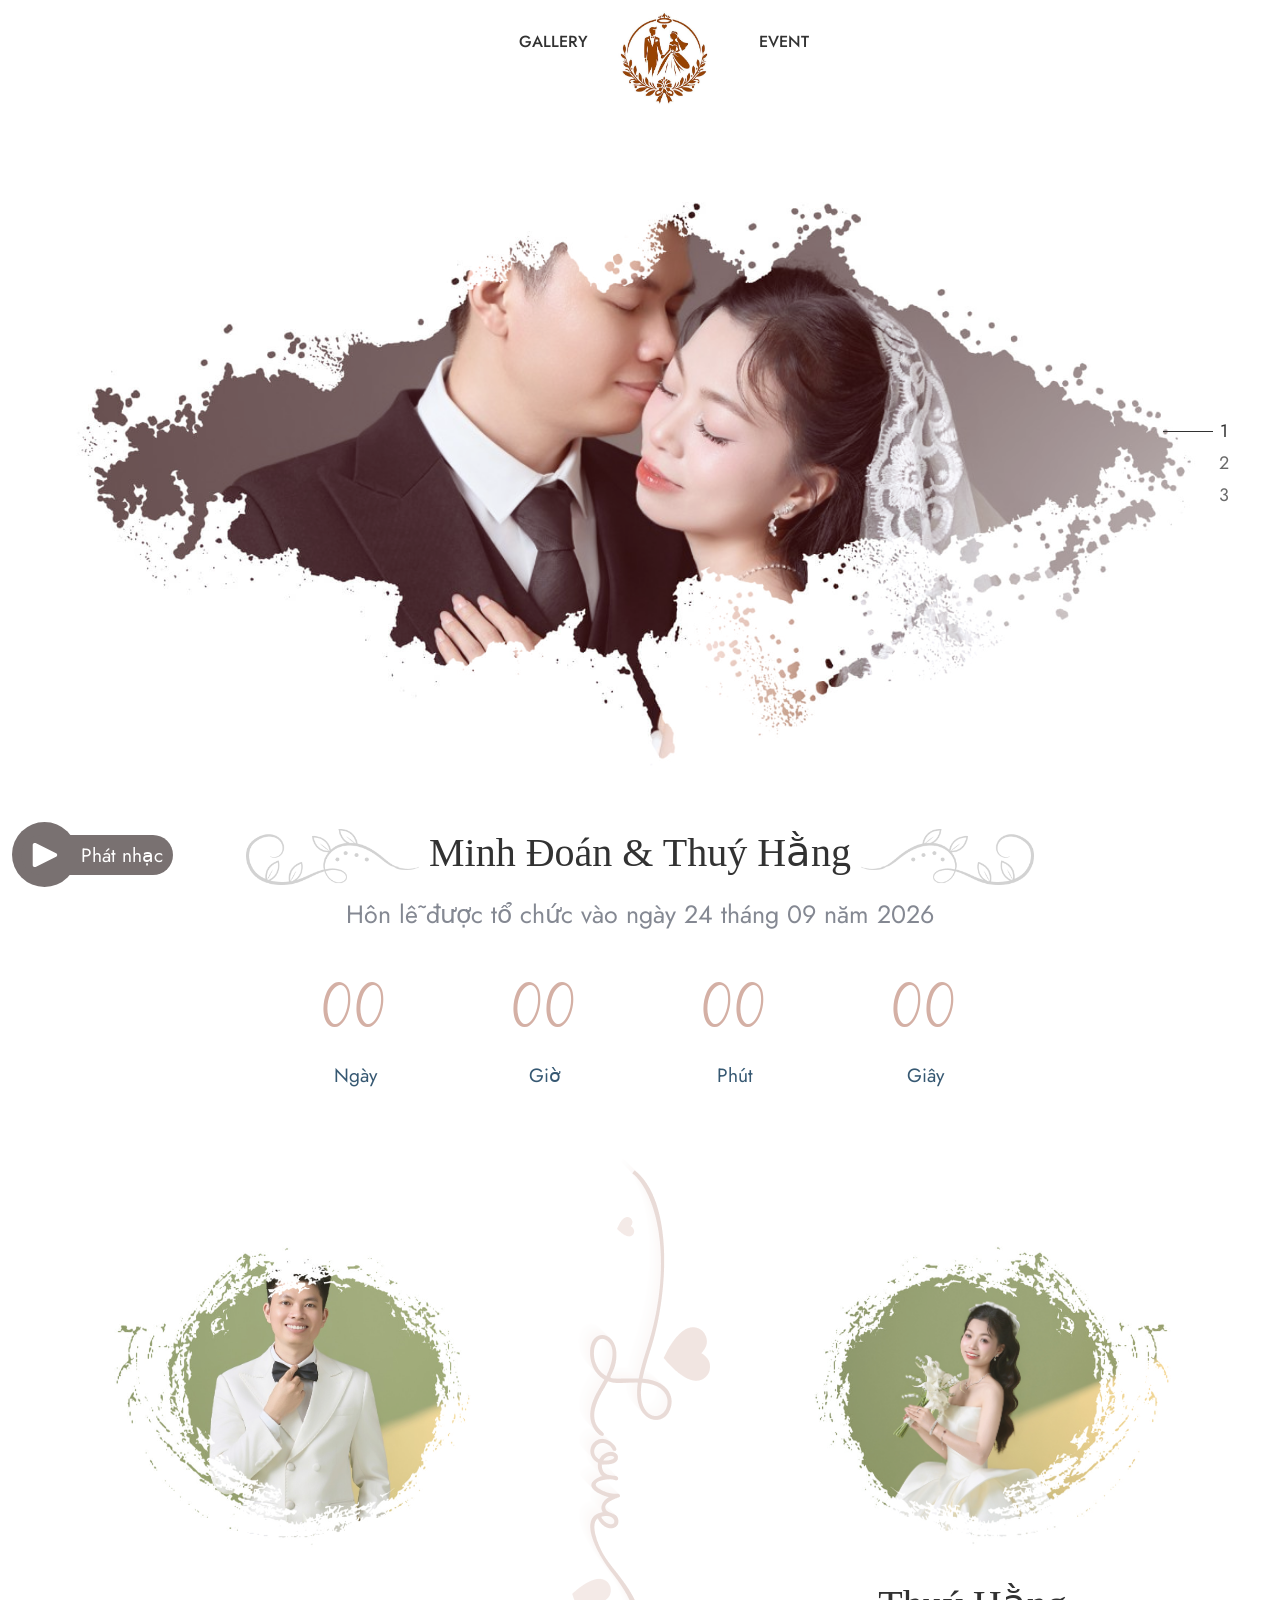
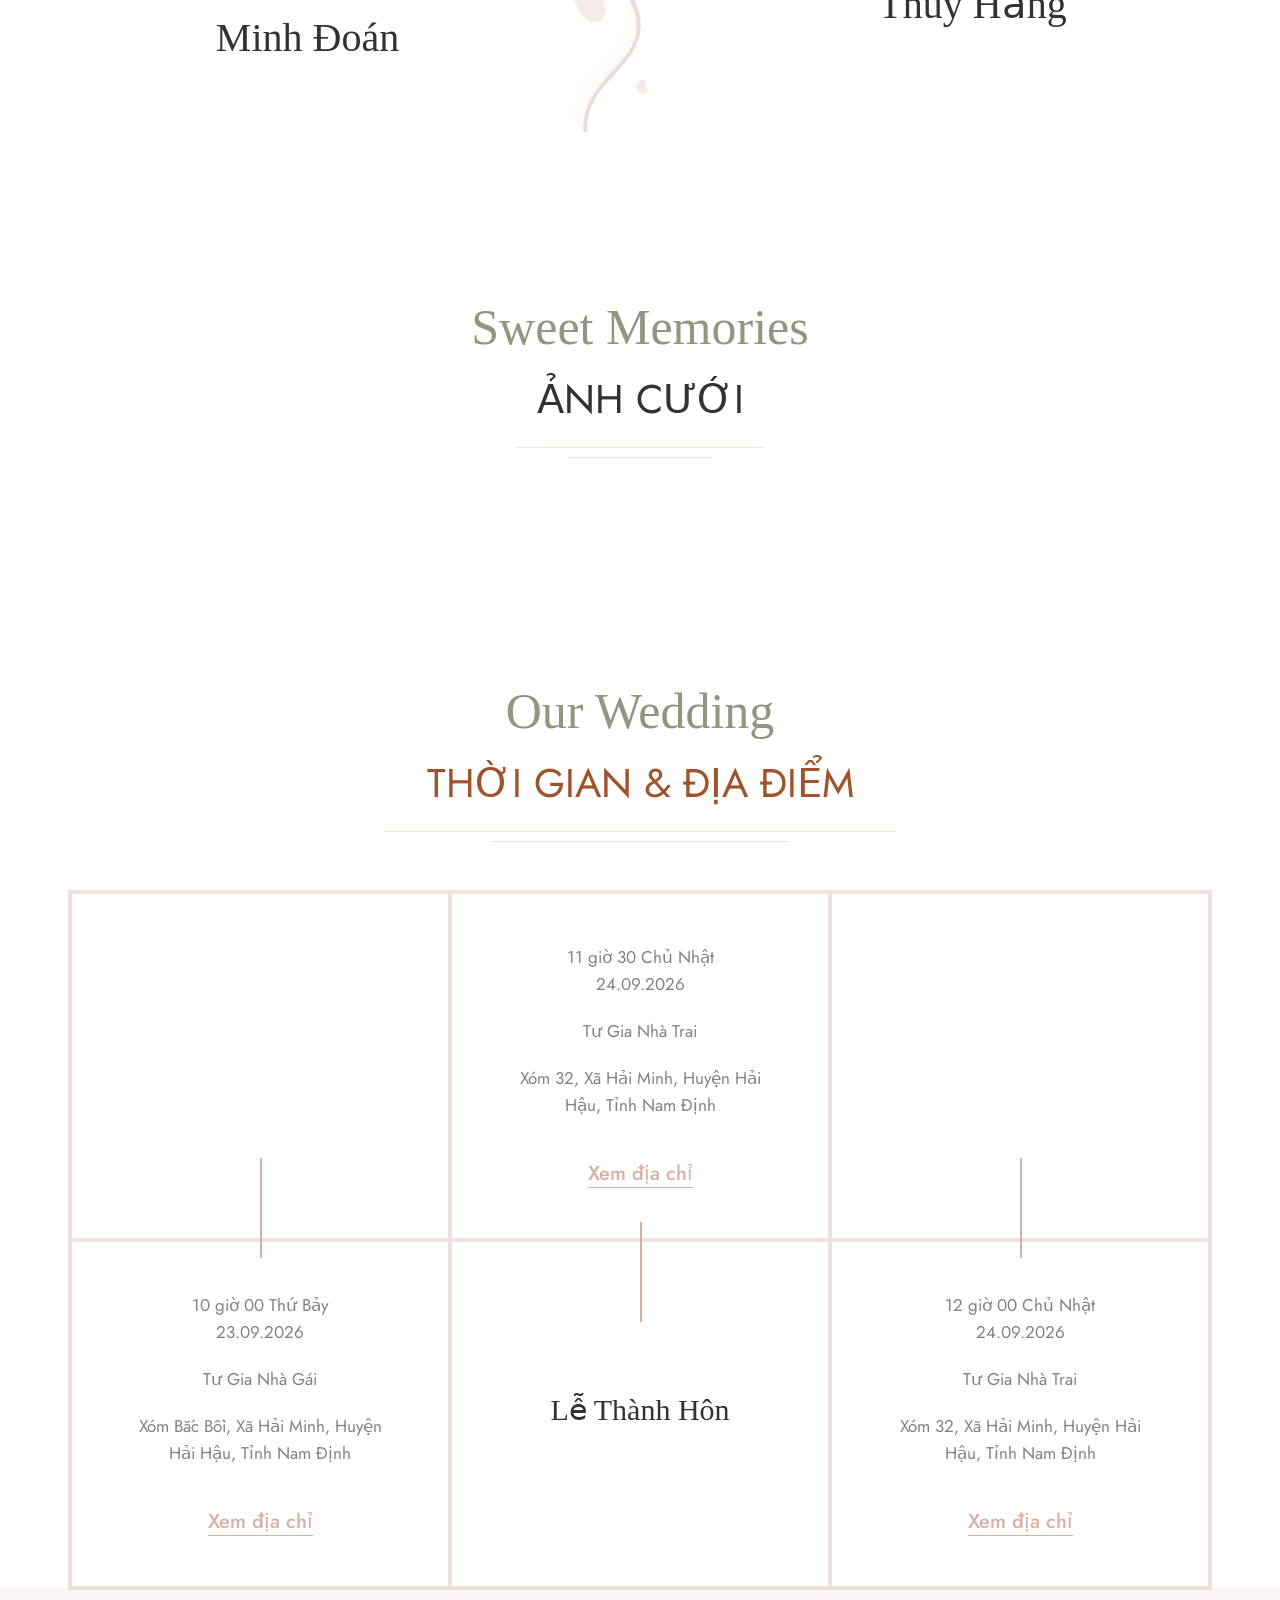
==== index.html @ 6668e382 "Update name images" ====
<!DOCTYPE html>
<html lang="en">
<head>
    <meta charset="utf-8">
    <meta http-equiv="X-UA-Compatible" content="IE=edge">
    <meta name="viewport" content="width=device-width, initial-scale=1">
    <link rel="shortcut icon" type="image/png" href="assets/images/favicon.png">
    <meta property="og:locale" content="vi_VN" />
    <meta property="og:type" content="article" />
    <meta property="og:title" content="Hằng 💕 Đoán" />
    <meta property="og:url" content="https://hangdoan.online" />
    <meta property="og:site_name" content="Hằng 💕 Đoán" />
    <meta property="og:image:width" content="400" />
    <meta property="og:image:height" content="400" />
    <title>Hằng 💕 Đoán</title>
    <link href="assets/css/themify-icons.css" rel="stylesheet">
    <link href="assets/css/font-awesome.min.css" rel="stylesheet">
    <link href="assets/css/flaticon.css" rel="stylesheet">
    <link href="assets/css/magnific-popup.css" rel="stylesheet">
    <link href="assets/css/bootstrap.min.css" rel="stylesheet">
    <link href="assets/css/animate.css" rel="stylesheet">
    <link href="assets/css/owl.carousel.css" rel="stylesheet">
    <link href="assets/css/owl.theme.css" rel="stylesheet">
    <link href="assets/css/slick.css" rel="stylesheet">
    <link href="assets/css/slick-theme.css" rel="stylesheet">
    <link href="assets/css/swiper.min.css" rel="stylesheet">
    <link href="assets/css/nice-select.css" rel="stylesheet">
    <link href="assets/css/owl.transitions.css" rel="stylesheet">
    <link href="assets/css/jquery.fancybox.css" rel="stylesheet">
    <link href="assets/css/odometer-theme-default.css" rel="stylesheet">
    <link href="assets/css/jquery-ui.css" rel="stylesheet">
    <link href="assets/sass/style.css" rel="stylesheet">
    <style>
        /* Thiết lập giao diện cho nút tạm dừng và play */
        .tdk-music {
            position: fixed;
            z-index: 99999;
            left: 0;
            bottom: 0;
            width: 90px;
            height: 90px;
        }
        .tdk-music svg {
            fill: white;
            position: absolute;
            top: calc(50% - 20px);
            left: calc(50% - 20px);
            width: 40px;
            height: 40px;
        }
        .tdk-bg-player {
            width: 65px;
            height: 65px;
            top: 12px;
            left: 12px;
            position: absolute;
            box-shadow: 0 0 0 0 #c31d1d;
            background-color: rgba(121, 113, 113, 1.0);
            border-radius: 50%;
            border: 2px solid transparent;
            transition: all .5s;
            transform-origin: 50% 50%;
        }
        .tdk-player-text {
            color: white;
            white-space: nowrap;
            position: absolute;
            top: 25px;
            left: 21px;
            height: 40px;
            line-height: 40px;
            background-color: rgba(121, 113, 113, 1.0);
            padding: 0 10px 0 60px;
            border-radius: 30px;
        }
        .tdk-music .tdk-icon-pause {
            display: none;
        }
        .tdk-music.playing .tdk-bg-player {
            animation: zoom 1.3s infinite;
        }
        .tdk-music.playing .tdk-icon-play {
            display: none;
        }
        .tdk-music.playing .tdk-icon-pause {
            display: inline;
        }

        @keyframes zoom {
            0% {
                transform: scale(0.9);
            }
            70% {
                transform: scale(1);
                box-shadow: 0 0 0 15px transparent;
            }
            100% {
                transform: scale(0.9);
                box-shadow: 0 0 0 0 transparent;
            }
        }
    </style>


    <!-- Nút tạm dừng và play là hình ảnh SVG -->
    <div class="tdk-music" onclick="toggleMusic()">
        <div class="tdk-bg-player"></div>
        <div class="tdk-player-text">Phát nhạc</div>
        <svg xmlns="http://www.w3.org/2000/svg" class="tdk-icon-play" width="26" height="26" viewBox="0 0 26 26">
            <path d="M20.208,11.857L6.902,5.26C6.499,5.057,6.018,5.079,5.634,5.312c-0.386,0.232-0.619,0.646-0.619,1.09V19.6 c0,0.443,0.233,0.856,0.619,1.089c0.208,0.126,0.444,0.19,0.683,0.19c0.201,0,0.401-0.046,0.586-0.138l13.306-6.599 c0.438-0.218,0.716-0.658,0.716-1.143S20.646,12.075,20.208,11.857z"></path>
        </svg>
        <svg xmlns="http://www.w3.org/2000/svg" class="tdk-icon-pause" width="26" height="26" viewBox="0 0 26 26">
            <path d="M 7 5 C 6.449 5 6 5.449 6 6 L 6 20 C 6 20.551 6.449 21 7 21 L 10 21 C 10.551 21 11 20.551 11 20 L 11 6 C 11 5.449 10.551 5 10 5 L 7 5 z M 16 5 C 15.449 5 15 5.449 15 6 L 15 20 C 15 20.551 15.449 21 16 21 L 19 21 C 19.551 21 20 20.551 20 20 L 20 6 C 20 5.449 19.551 5 19 5 L 16 5 z"></path>
        </svg>
    </div>

    <!-- Trình phát nhạc được ẩn -->
    <audio id="musicPlayer" loop="true" allow="autoplay" autoplay="true" src="assets/IDo.mp3"></audio>

    <script>
        var musicPlayer = document.getElementById("musicPlayer");
        var playPauseButton = document.querySelector(".tdk-music");
        var isPlaying = false; // Ban đầu là không đang phát

        // Hàm để bật hoặc tạm dừng trình phát nhạc và thay đổi hình ảnh của nút
        function toggleMusic() {
            if (isPlaying) {
                musicPlayer.pause();
                playPauseButton.classList.remove("playing");
            } else {
                musicPlayer.play();
                playPauseButton.classList.add("playing");
            }
            isPlaying = !isPlaying; // Chuyển trạng thái đang phát hoặc tạm dừng
        }
    </script>
    <!-- <script>
        // Đặt hàm toggleMusic() vào hàm setTimeout() để chạy sau 3 giây
        setTimeout(function() {
            toggleMusic();
        }, 3000);
    </script> -->

    <script>
        // Phát nhạc ngay khi người dùng nhấp/chạm vào bất kỳ vị trí nào trên trang lần đầu
        function enableAutoplayOnInteraction() {
            musicPlayer.play().then(function() {
                isPlaying = true;
                playPauseButton.classList.add("playing");
            }).catch(function(error) {
                console.log("Phát nhạc bị chặn:", error);
            });

            // Xóa sự kiện sau khi đã kích hoạt lần đầu
            document.removeEventListener('click', enableAutoplayOnInteraction);
            document.removeEventListener('touchstart', enableAutoplayOnInteraction);
        }

        // Lắng nghe sự kiện tương tác đầu tiên
        document.addEventListener('click', enableAutoplayOnInteraction);
        document.addEventListener('touchstart', enableAutoplayOnInteraction);
    </script>
</head>

<body>

    <!-- start page-wrapper -->
    <div class="page-wrapper">
        <!-- start preloader -->
        <div class="preloader">
            <div class="vertical-centered-box">
                <div class="content">
                    <div class="loader-circle"></div>
                    <div class="loader-line-mask">
                        <div class="loader-line"></div>
                    </div>
                    <img src="assets/images/preloader.svg" alt="">
                </div>
            </div>
        </div>
        <!-- end preloader -->
        <!-- Start header -->
        <header id="header">
            <div class="wpo-site-header wpo-header-style-1" id="sticky-header">
                <nav class="navigation navbar navbar-expand-lg navbar-light">
                    <div class="container-fluid">
                        <div class="row align-items-center">
                            <div class="col-md-5 col-5 d-lg-none d-block">
                                <div class="mobail-menu">
                                    <button type="button" class="navbar-toggler open-btn">
                                        <span class="sr-only">Toggle navigation</span>
                                        <span class="icon-bar first-angle"></span>
                                        <span class="icon-bar middle-angle"></span>
                                        <span class="icon-bar last-angle"></span>
                                    </button>
                                </div>
                            </div>
                            <div class="col-lg-2 col-md-6 col-6 d-lg-block d-none">
                                
                            </div>
                            <div class="col-md-7 col-7 d-lg-none dl-block">
                                <div class="navbar-header">
                                    <a class="navbar-brand" href="invitation.html"><img src="assets/images/logo.png" alt="Hằng Đoán Wedding"></a>
                                </div>
                            </div>
                            <div class="col-lg-8 col-md-1 col-1">
                                <div id="navbar" class="collapse navbar-collapse navigation-holder">
                                    <button class="menu-close"><i class="ti-close"></i></button>
                                    <ul class="nav navbar-nav mb-2 mb-lg-0">
                                        <li><a href="index.html#gallery">Gallery</a></li>
                                        <li><a href="index.html#event">Event</a></li>
                                        
                                    </ul>

                                </div><!-- end of nav-collapse -->
                            </div>
                        </div>
                    </div><!-- end of container -->
                </nav>
            </div>
        </header>
        <!-- end of header -->
        <!-- start of hero -->
        <section class="wpo-hero-slider wpo-hero-style-3">
            <h2 class="hidden">some</h2>
            <div class="swiper-container">
                <div class="swiper-wrapper">
                    <div class="swiper-slide">
                        <div class="slide-inner slide-bg-image" data-background="assets/images/slider/slide-1.jpg">
                        </div> <!-- end slide-inner -->
                    </div> <!-- end swiper-slide -->

                    <div class="swiper-slide">
                        <div class="slide-inner slide-bg-image" data-background="assets/images/slider/slide-2.jpg">
                        </div> <!-- end slide-inner -->
                    </div> <!-- end swiper-slide -->

                    <div class="swiper-slide">
                        <div class="slide-inner slide-bg-image" data-background="assets/images/slider/slide-3.jpg">
                        </div> <!-- end slide-inner -->
                    </div> <!-- end swiper-slide -->

                </div>
                <!-- end swiper-wrapper -->

                <!-- swipper controls -->
                <div class="swiper-pagination"></div>
            </div>
        </section>
        <!-- end of hero slider -->
        <!-- start wpo-wedding-date -->
        <section class="wpo-wedding-date">
            <div class="container">
                <h2 class="wow fadeInUp" data-wow-duration="1000ms">
                    <span class="shape-1"><img src="assets/images/slider/shape.png" alt=""></span>
                    Minh Đoán & Thuý Hằng
                    <span class="shape-2"><img src="assets/images/slider/shape2.png" alt=""> </span>
                </h2>
                <p class="wow fadeInUp" data-wow-duration="1200ms">Hôn lễ được tổ chức vào ngày 24 tháng 09 năm 2026</p>
                <div class="row wow fadeInUp" data-wow-duration="1400ms">
                    <div class="col col-xs-12">
                        <div class="clock-grids">
                            <div id="clock" data-date="2026/09/24 11:00"></div>
                        </div>
                    </div>
                </div>
            </div> <!-- end container -->
        </section>
        <!-- end wpo-wedding-date -->
        <!-- start couple-section -->
        <section class="wpo-couple-section section-padding" id="couple">
            <div class="container">
                <div class="couple-area clearfix">
                    <div class="row align-items-center">
                        <div class="col col-md-5 col-12">
                            <div class="couple-item wow fadeInLeftSlow" data-wow-duration="1700ms">
                                <div class="couple-img">
                                    <img src="assets/images/couple/ChuRe.jpg" alt="" style="max-width: 400px; max-height: 400px;">
                                </div>
                                <div class="couple-text">
                                    <h3>Minh Đoán</h3>
                                </div>
                            </div>
                        </div>
                        <div class="col col-md-2 col-12">
                            <div class="middle-couple-shape wow fadeInUp" data-wow-duration="1000ms">
                                <div class="shape">
                                    <img src="assets/images/couple/shape.png" alt="">
                                </div>
                            </div>
                        </div>
                        <div class="col col-md-5 col-12">
                            <div class="couple-item wow fadeInRightSlow" data-wow-duration="1700ms">
                                <div class="couple-img">
                                    <img src="assets/images/couple/CoDau.jpg" alt="" style="max-width: 400px; max-height: 400px;">
                                </div>
                                <div class="couple-text">
                                    <h3>Thuý Hằng</h3>                                   
                                </div>
                            </div>
                        </div>
                    </div>
                </div>
            </div> <!-- end container -->
        </section>
        <!-- end couple-section -->
        
        <!-- end story-section -->
        <!-- start wpo-portfolio-section -->
        <section class="wpo-portfolio-section-s2 pb-0 section-padding" id="gallery">
            <div class="container">
                <div class="wpo-section-title">
                    <h4><a href="https://photos.app.goo.gl/itR26jXCSneDteoV9" style="color: #939580;">Sweet Memories</a></h4>
                    <h2>Ảnh cưới</h2>
                </div>
                <div class="sortable-gallery">
                    <div class="gallery-filters"></div>
                    <div class="row">
                        <div class="col-lg-12">
                            <div class="portfolio-grids gallery-container clearfix">                                
                                <div class="grid">
                                    <div class="img-holder">
                                        <a href="assets/images/portfolio/1.jpg" class="fancybox"
                                            data-fancybox-group="gall-1">
                                            <img src="assets/images/portfolio/1.jpg" alt class="img img-responsive">
                                            <div class="hover-content">
                                                <i class="ti-plus"></i>
                                            </div>
                                        </a>
                                    </div>
                                </div>

                                <div class="grid">
                                    <div class="img-holder">
                                        <a href="assets/images/portfolio/1.jpg" class="fancybox"
                                            data-fancybox-group="gall-1">
                                            <img src="assets/images/portfolio/2.jpg" alt class="img img-responsive">
                                            <div class="hover-content">
                                                <i class="ti-plus"></i>
                                            </div>
                                        </a>
                                    </div>
                                </div>

                                <div class="grid">
                                    <div class="img-holder">
                                        <a href="assets/images/portfolio/3.jpg" class="fancybox"
                                            data-fancybox-group="gall-1">
                                            <img src="assets/images/portfolio/3.jpg" alt class="img img-responsive">
                                            <div class="hover-content">
                                                <i class="ti-plus"></i>
                                            </div>
                                        </a>
                                    </div>
                                </div>
                                
                                
                                <div class="grid">
                                    <div class="img-holder">
                                        <a href="assets/images/portfolio/4.jpg" class="fancybox"
                                            data-fancybox-group="gall-1">
                                            <img src="assets/images/portfolio/4.jpg" alt class="img img-responsive">
                                            <div class="hover-content">
                                                <i class="ti-plus"></i>
                                            </div>
                                        </a>
                                    </div>
                                </div>                                
                            </div>
                        </div>
                    </div>
                </div>
                
            </div> <!-- end container -->
        </section>
        <!-- end wpo-portfolio-section -->


        <!-- start wpo-event-section -->
        <section class="wpo-event-section section-padding pb-0" id="event">
            <div class="container">
                <div class="wpo-section-title">
                    <h4>Our Wedding</h4>
                    <h2><a href="invitation.html" style="color: sienna;">Thời gian & địa điểm</a></h2>
                </div>
                <div class="wpo-event-wrap">
                    <div class="row">
                        <div class="col col-lg-4 col-md-6 col-12">
                            <div class="wpo-event-item">
                                <div class="wpo-event-img">
                                    <img src="assets/images/event/1.jpg" alt="">
                                </div>
                                <div class="wpo-event-text">
                                    <ul>
                                        <li>10 giờ 00 Thứ Bảy <br/> 23.09.2026</li>
                                        <li>Tư Gia Nhà Gái</li>
                                        <li>Xóm Bắc Bồi, Xã Hải Minh, Huyện Hải Hậu, Tỉnh Nam Định</li>
                                        <li> <a target="_blank" href="https://maps.app.goo.gl/AHfvJBQJt8uPPumu7">Xem địa chỉ</a></li>
                                    </ul>
                                </div>
                            </div>
                        </div>
                        <div class="col col-lg-4 col-md-6 col-12">
                            <div class="wpo-event-item">
                                <div class="wpo-event-img">
                                    <img src="assets/images/event/2.jpg" alt="">
                                    <div class="title"><h2>Lễ Thành Hôn</h2></div>
                                </div>
                                <div class="wpo-event-text">
                                    <ul>
                                        <li>11 giờ 30 Chủ Nhật 
                                            <br/>24.09.2026</li>
                                        <li>Tư Gia Nhà Trai</li>
                                        <li>Xóm 32, Xã Hải Minh, Huyện Hải Hậu, Tỉnh Nam Định</li> 
                                        <li> <a target="_blank"
                                                href="https://maps.app.goo.gl/AHfvJBQJt8uPPumu7">Xem địa chỉ</a></li>
                                    </ul>
                                </div>
                            </div>
                        </div>
                        <div class="col col-lg-4 col-md-6 col-12">
                            <div class="wpo-event-item">
                                <div class="wpo-event-img">
                                    <img src="assets/images/event/3.jpg" alt="">
                                </div>
                                <div class="wpo-event-text">
                                    <ul>
                                        <li>12 giờ 00 Chủ Nhật 
                                            <br/>24.09.2026</li>
                                        <li>Tư Gia Nhà Trai</li>
                                        <li>Xóm 32, Xã Hải Minh, Huyện Hải Hậu, Tỉnh Nam Định</li> 
                                        <li> <a target="_blank"
                                                href="https://maps.app.goo.gl/AHfvJBQJt8uPPumu7">Xem địa chỉ</a></li>
                                    </ul>
                                </div>
                            </div>
                        </div>
                    </div>
                </div>

            </div> <!-- end container -->
        </section>
        <!-- end wpo-event-section -->
        <div class="wpo-site-footer text-center" >
            <div class="container">
                <div class="row">
                    <div class="col-12">
                        <div class="footer-image">
                            <a class="logo" href="index.html"><img src="assets/images/qr.png" alt="" style="max-width: 200px; display: none;"></a>
                        </div>
                    </div>
                </div>
            </div>
        </div>
    </div>
    <!-- end of page-wrapper -->
    <div class="snowflakes" aria-hidden="true">
        <div class="snowflake" style="font-size: 15px;">♥️</div>
        <div class="snowflake">❅</div>
        <div class="snowflake" style="font-size: 10px;">♥️ </div>
        <div class="snowflake">❅</div>
        <div class="snowflake" style="font-size: 16px;">♥️</div>
        <div class="snowflake" style="font-size: 22px;">♥️</div>
        <div class="snowflake" style="font-size: 18px;">♥️</div>
        <div class="snowflake" style="font-size: 20px;">♥️</div>
        <div class="snowflake" style="font-size: 16px;">♥️</div>
        <div class="snowflake" style="font-size: 20px;">♥️</div>
        </div>
        <style>
          @-webkit-keyframes snowflakes-fall {
            0% {top:-10%}
            100% {top:100%}
          }
          @-webkit-keyframes snowflakes-shake {
            0%,100% {-webkit-transform:translateX(0);transform:translateX(0)}
            50% {-webkit-transform:translateX(80px);transform:translateX(80px)}
          }
          @keyframes snowflakes-fall {
            0% {top:-10%}
            100% {top:100%}
          }
          @keyframes snowflakes-shake {
            0%,100%{ transform:translateX(0)}
            50% {transform:translateX(80px)}
          }
          .snowflake {
            color: #fff;
            font-size: 1em;
            font-family: Arial, sans-serif;
            text-shadow: 0 0 5px #000;
            position:fixed;
            top:-10%;
            z-index:9999;
            -webkit-user-select:none;
            -moz-user-select:none;
            -ms-user-select:none;
            user-select:none;
            cursor:default;
            -webkit-animation-name:snowflakes-fall,snowflakes-shake;
            -webkit-animation-duration:10s,3s;
            -webkit-animation-timing-function:linear,ease-in-out;
            -webkit-animation-iteration-count:infinite,infinite;
            -webkit-animation-play-state:running,running;
            animation-name:snowflakes-fall,snowflakes-shake;
            animation-duration:10s,3s;
            animation-timing-function:linear,ease-in-out;
            animation-iteration-count:infinite,infinite;
            animation-play-state:running,running;
          }
          .snowflake:nth-of-type(0){
            left:1%;-webkit-animation-delay:0s,0s;animation-delay:0s,0s
          }
          .snowflake:nth-of-type(1){
            left:10%;-webkit-animation-delay:1s,1s;animation-delay:1s,1s
          }
          .snowflake:nth-of-type(2){
            left:20%;-webkit-animation-delay:6s,.5s;animation-delay:6s,.5s
          }
          .snowflake:nth-of-type(3){
            left:30%;-webkit-animation-delay:4s,2s;animation-delay:4s,2s
          }
          .snowflake:nth-of-type(4){
            left:40%;-webkit-animation-delay:2s,2s;animation-delay:2s,2s
          }
          .snowflake:nth-of-type(5){
            left:50%;-webkit-animation-delay:8s,3s;animation-delay:8s,3s
          }
          .snowflake:nth-of-type(6){
            left:60%;-webkit-animation-delay:6s,2s;animation-delay:6s,2s
          }
          .snowflake:nth-of-type(7){
            left:70%;-webkit-animation-delay:2.5s,1s;animation-delay:2.5s,1s
          }
          .snowflake:nth-of-type(8){
            left:80%;-webkit-animation-delay:1s,0s;animation-delay:1s,0s
          }
          .snowflake:nth-of-type(9){
            left:90%;-webkit-animation-delay:3s,1.5s;animation-delay:3s,1.5s
          }
          .snowflake:nth-of-type(10){
            left:25%;-webkit-animation-delay:2s,0s;animation-delay:2s,0s
          }
          .snowflake:nth-of-type(11){
            left:65%;-webkit-animation-delay:4s,2.5s;animation-delay:4s,2.5s
          }


        </style></div>
    <!-- All JavaScript files
    ================================================== -->
    <script src="assets/js/jquery.min.js"></script>
    <script src="assets/js/bootstrap.bundle.min.js"></script>
    <!-- Plugins for this template -->
    <script src="assets/js/modernizr.custom.js"></script>
    <script src="assets/js/jquery.dlmenu.js"></script>
    <script src="assets/js/jquery-plugin-collection.js"></script>
    <!-- Custom script for this template -->
    <script src="assets/js/script.js"></script>

</body>


</html>
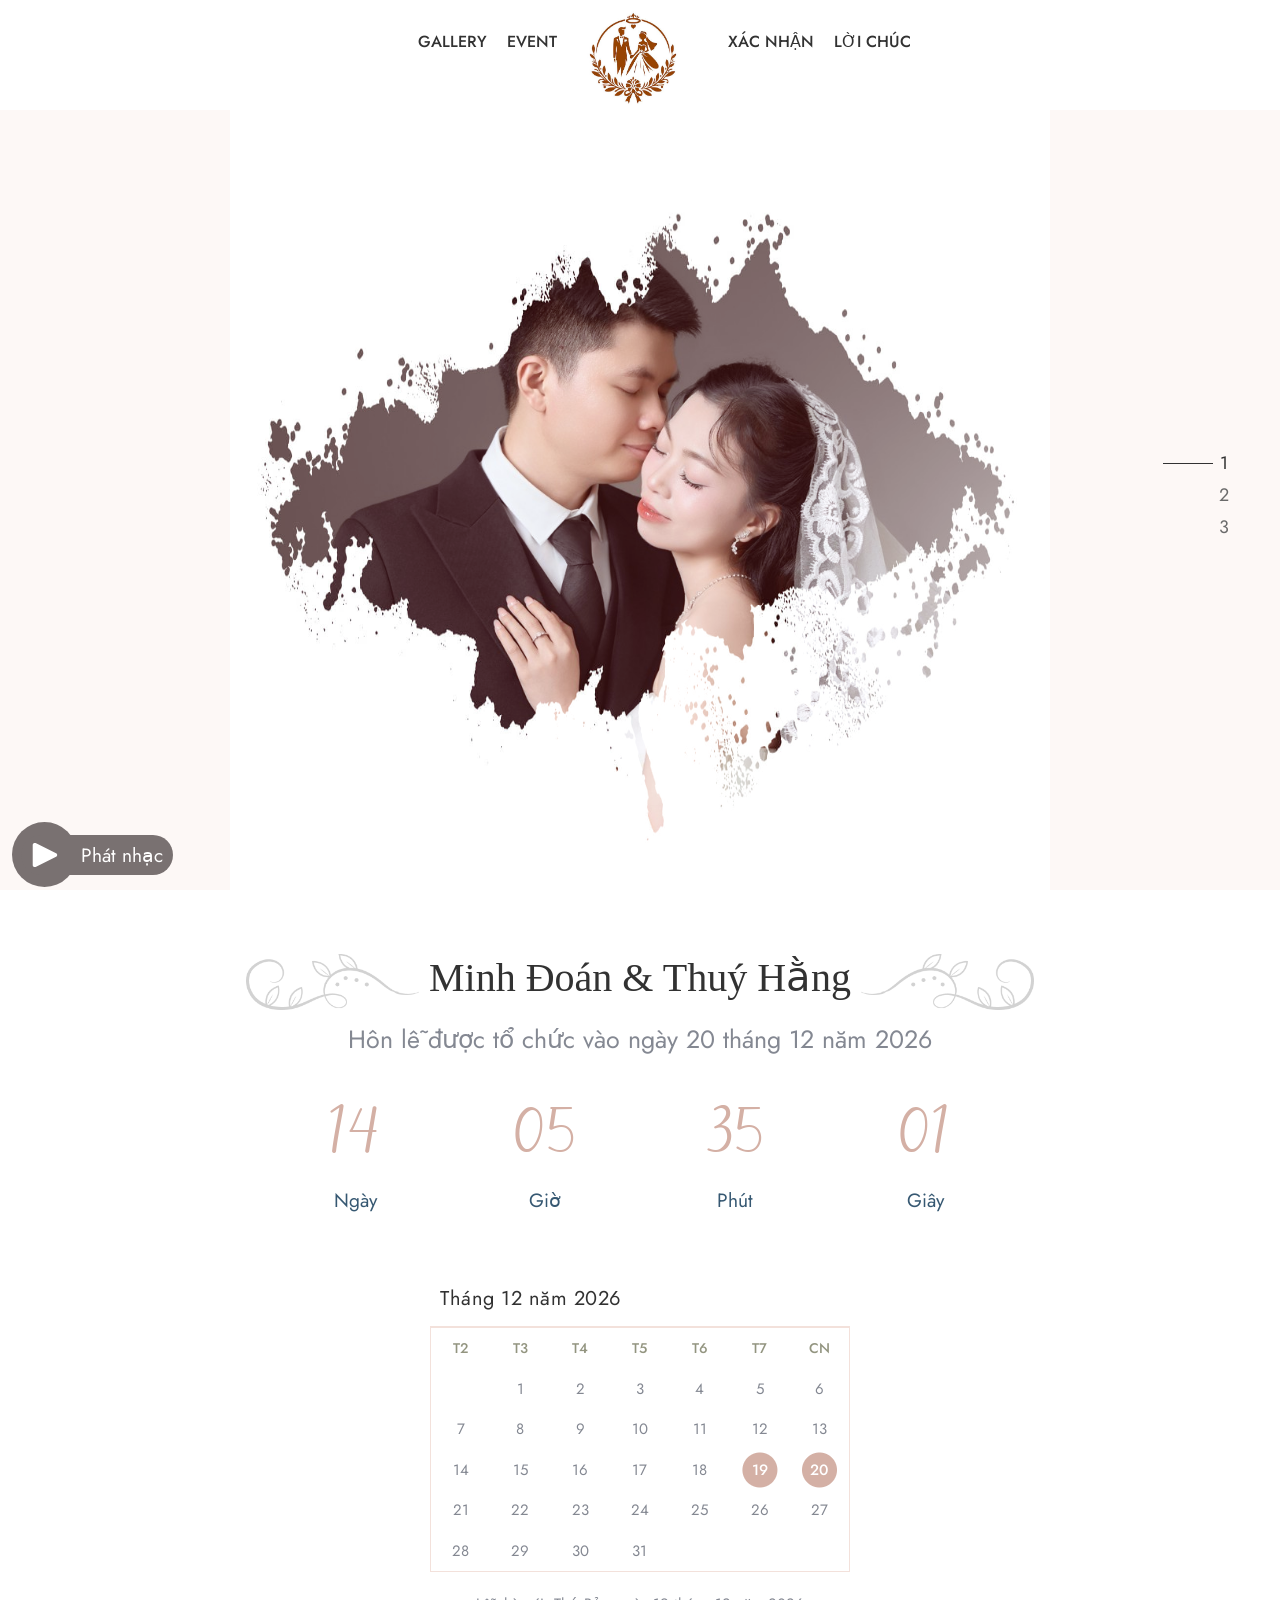
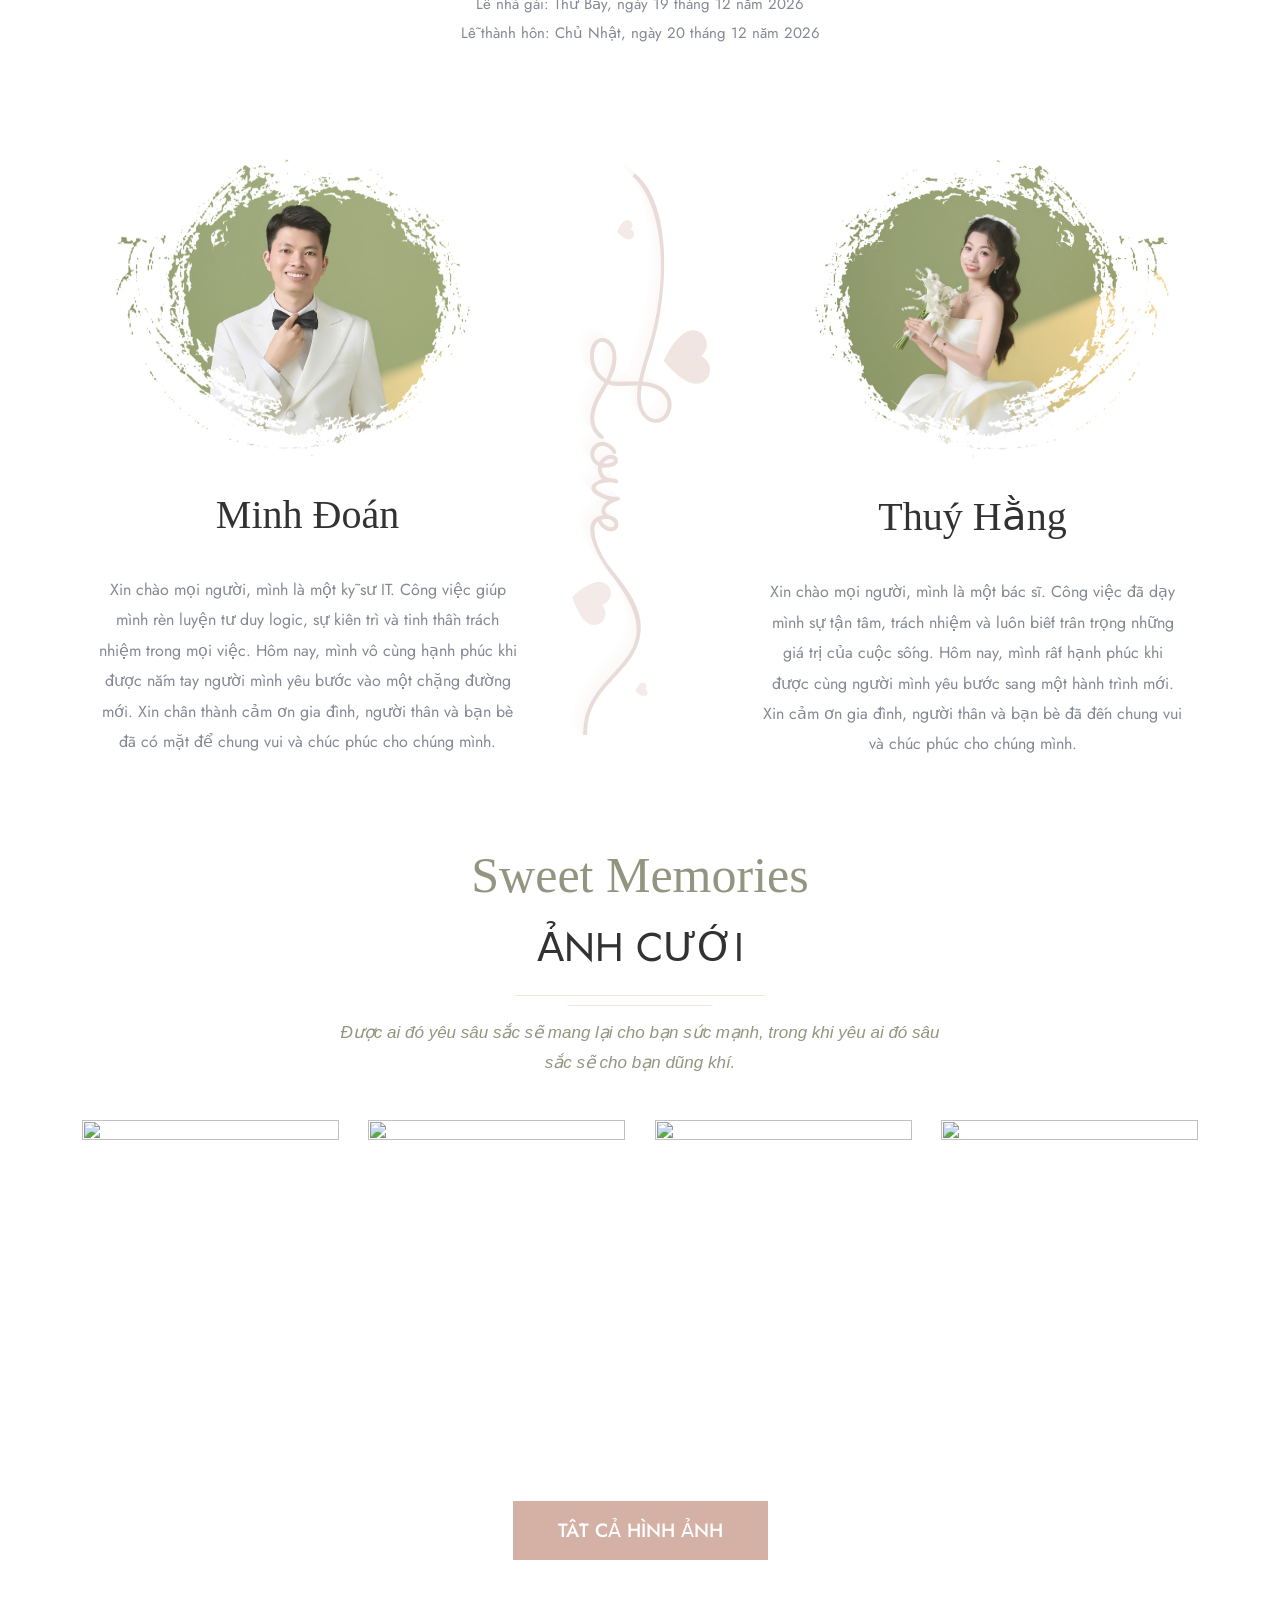
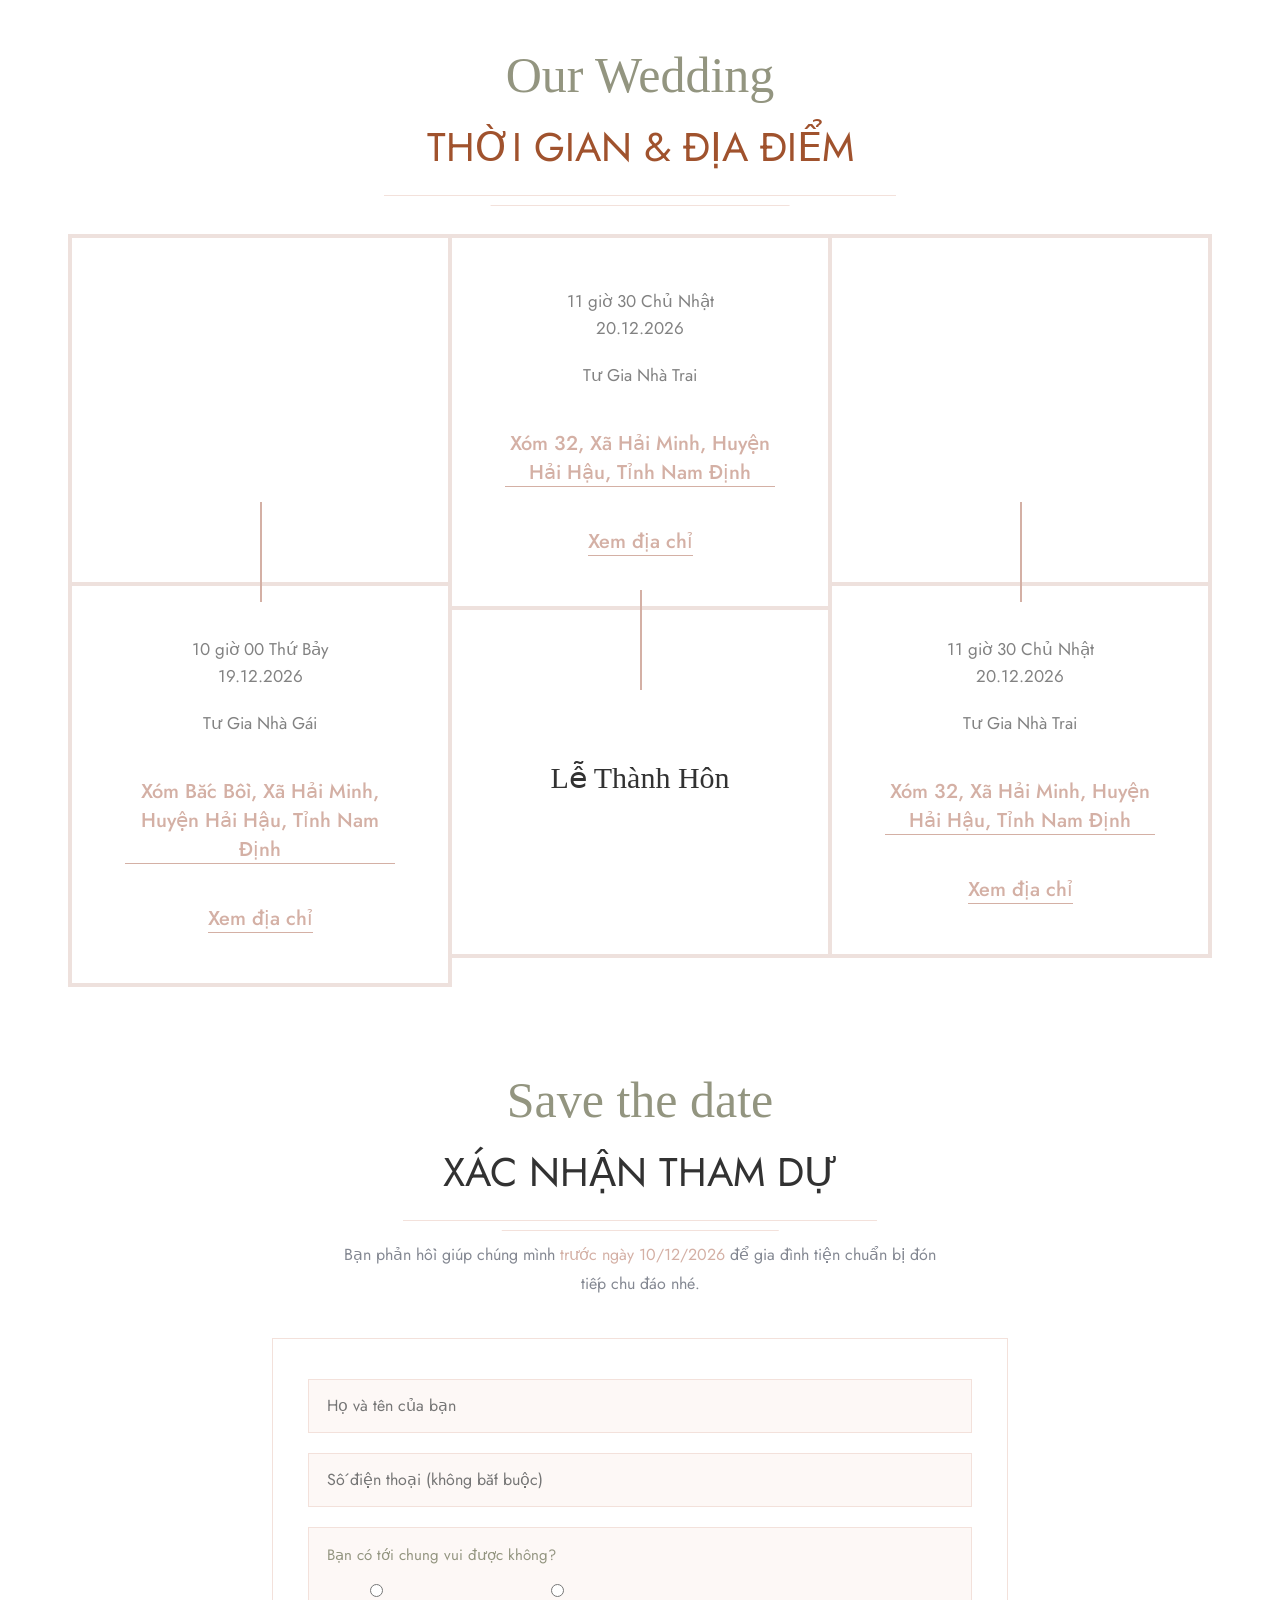
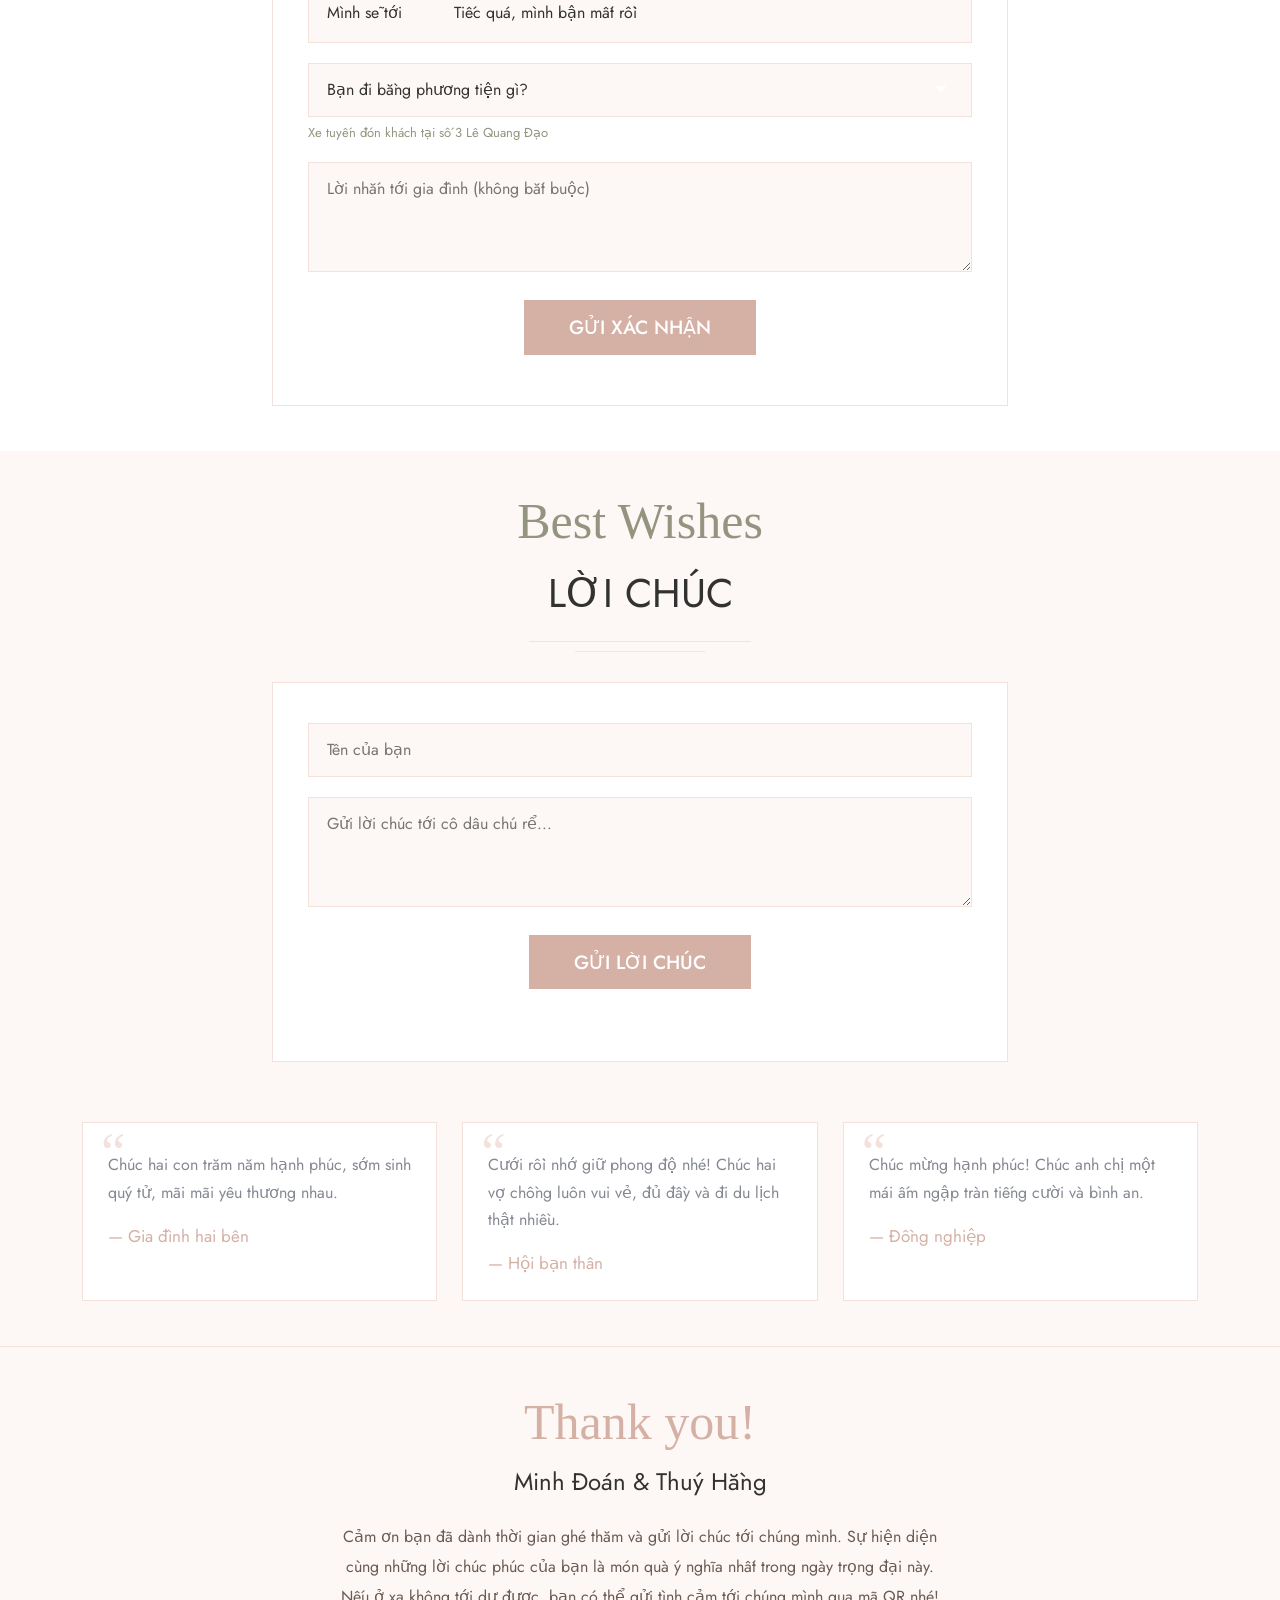
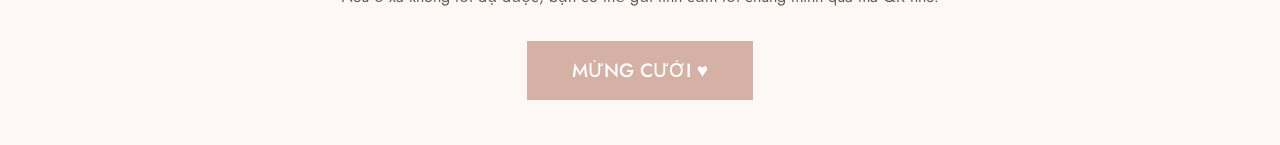
==== commit f5a9b10f: "update loi chuc" ====
--- a/index.html
+++ b/index.html
@@ -30,6 +30,7 @@
     <link href="assets/css/odometer-theme-default.css" rel="stylesheet">
     <link href="assets/css/jquery-ui.css" rel="stylesheet">
     <link href="assets/sass/style.css" rel="stylesheet">
+    <link href="assets/css/wedding-custom.css" rel="stylesheet">
     <style>
         /* Thiết lập giao diện cho nút tạm dừng và play */
         .tdk-music {
@@ -209,7 +210,9 @@
                                     <ul class="nav navbar-nav mb-2 mb-lg-0">
                                         <li><a href="index.html#gallery">Gallery</a></li>
                                         <li><a href="index.html#event">Event</a></li>
-                                        
+                                        <li><a href="index.html#rsvp">Xác nhận</a></li>
+                                        <li><a href="index.html#wishes">Lời chúc</a></li>
+
                                     </ul>
 
                                 </div><!-- end of nav-collapse -->
@@ -256,12 +259,18 @@
                     Minh Đoán & Thuý Hằng
                     <span class="shape-2"><img src="assets/images/slider/shape2.png" alt=""> </span>
                 </h2>
-                <p class="wow fadeInUp" data-wow-duration="1200ms">Hôn lễ được tổ chức vào ngày 24 tháng 09 năm 2026</p>
+                <p class="wow fadeInUp" data-wow-duration="1200ms">Hôn lễ được tổ chức vào ngày 20 tháng 12 năm 2026</p>
                 <div class="row wow fadeInUp" data-wow-duration="1400ms">
                     <div class="col col-xs-12">
                         <div class="clock-grids">
-                            <div id="clock" data-date="2026/09/24 11:00"></div>
-                        </div>
+                            <div id="clock" data-date="2026/12/20 11:30"></div>
+                        </div>
+                    </div>
+                </div>
+                <div class="row wow fadeInUp" data-wow-duration="1600ms">
+                    <div class="col col-xs-12">
+                        <!-- Bảng lịch tự dựng từ WEDDING_DAY trong wedding-config.js -->
+                        <div class="wedding-calendar" id="wedding-calendar"></div>
                     </div>
                 </div>
             </div> <!-- end container -->
@@ -279,6 +288,7 @@
                                 </div>
                                 <div class="couple-text">
                                     <h3>Minh Đoán</h3>
+                                    <p class="couple-intro" id="groom-intro"></p>
                                 </div>
                             </div>
                         </div>
@@ -295,7 +305,8 @@
                                     <img src="assets/images/couple/CoDau.jpg" alt="" style="max-width: 400px; max-height: 400px;">
                                 </div>
                                 <div class="couple-text">
-                                    <h3>Thuý Hằng</h3>                                   
+                                    <h3>Thuý Hằng</h3>
+                                    <p class="couple-intro" id="bride-intro"></p>
                                 </div>
                             </div>
                         </div>
@@ -307,11 +318,13 @@
         
         <!-- end story-section -->
         <!-- start wpo-portfolio-section -->
-        <section class="wpo-portfolio-section-s2 pb-0 section-padding" id="gallery">
+        <section class="wpo-portfolio-section-s2 section-padding" id="gallery">
             <div class="container">
                 <div class="wpo-section-title">
-                    <h4><a href="https://photos.app.goo.gl/itR26jXCSneDteoV9" style="color: #939580;">Sweet Memories</a></h4>
+                    <h4><a href="gallery.html" style="color: #939580;">Sweet Memories</a></h4>
                     <h2>Ảnh cưới</h2>
+                    <p class="gallery-quote">Được ai đó yêu sâu sắc sẽ mang lại cho bạn sức mạnh,
+                        trong khi yêu ai đó sâu sắc sẽ cho bạn dũng khí.</p>
                 </div>
                 <div class="sortable-gallery">
                     <div class="gallery-filters"></div>
@@ -332,7 +345,7 @@
 
                                 <div class="grid">
                                     <div class="img-holder">
-                                        <a href="assets/images/portfolio/1.jpg" class="fancybox"
+                                        <a href="assets/images/portfolio/2.jpg" class="fancybox"
                                             data-fancybox-group="gall-1">
                                             <img src="assets/images/portfolio/2.jpg" alt class="img img-responsive">
                                             <div class="hover-content">
@@ -370,14 +383,16 @@
                         </div>
                     </div>
                 </div>
-                
+                <div class="gallery-more text-center">
+                    <a class="theme-btn" href="gallery.html">Tất cả hình ảnh</a>
+                </div>
             </div> <!-- end container -->
         </section>
         <!-- end wpo-portfolio-section -->
 
 
         <!-- start wpo-event-section -->
-        <section class="wpo-event-section section-padding pb-0" id="event">
+        <section class="wpo-event-section section-padding" id="event">
             <div class="container">
                 <div class="wpo-section-title">
                     <h4>Our Wedding</h4>
@@ -392,10 +407,12 @@
                                 </div>
                                 <div class="wpo-event-text">
                                     <ul>
-                                        <li>10 giờ 00 Thứ Bảy <br/> 23.09.2026</li>
+                                        <li>10 giờ 00 Thứ Bảy <br/> 19.12.2026</li>
                                         <li>Tư Gia Nhà Gái</li>
-                                        <li>Xóm Bắc Bồi, Xã Hải Minh, Huyện Hải Hậu, Tỉnh Nam Định</li>
-                                        <li> <a target="_blank" href="https://maps.app.goo.gl/AHfvJBQJt8uPPumu7">Xem địa chỉ</a></li>
+                                        <li><a target="_blank" rel="noopener" data-map="nha-gai"
+                                                href="https://www.google.com/maps/search/?api=1&amp;query=20.2488723,106.2575322">Xóm Bắc Bồi, Xã Hải Minh, Huyện Hải Hậu, Tỉnh Nam Định</a></li>
+                                        <li> <a target="_blank" rel="noopener" data-map="nha-gai"
+                                                href="https://www.google.com/maps/search/?api=1&amp;query=20.2488723,106.2575322">Xem địa chỉ</a></li>
                                     </ul>
                                 </div>
                             </div>
@@ -408,11 +425,12 @@
                                 </div>
                                 <div class="wpo-event-text">
                                     <ul>
-                                        <li>11 giờ 30 Chủ Nhật 
-                                            <br/>24.09.2026</li>
+                                        <li>11 giờ 30 Chủ Nhật
+                                            <br/>20.12.2026</li>
                                         <li>Tư Gia Nhà Trai</li>
-                                        <li>Xóm 32, Xã Hải Minh, Huyện Hải Hậu, Tỉnh Nam Định</li> 
-                                        <li> <a target="_blank"
+                                        <li><a target="_blank" rel="noopener" data-map="nha-trai"
+                                                href="https://maps.app.goo.gl/AHfvJBQJt8uPPumu7">Xóm 32, Xã Hải Minh, Huyện Hải Hậu, Tỉnh Nam Định</a></li>
+                                        <li> <a target="_blank" rel="noopener" data-map="nha-trai"
                                                 href="https://maps.app.goo.gl/AHfvJBQJt8uPPumu7">Xem địa chỉ</a></li>
                                     </ul>
                                 </div>
@@ -425,11 +443,12 @@
                                 </div>
                                 <div class="wpo-event-text">
                                     <ul>
-                                        <li>12 giờ 00 Chủ Nhật 
-                                            <br/>24.09.2026</li>
+                                        <li>11 giờ 30 Chủ Nhật
+                                            <br/>20.12.2026</li>
                                         <li>Tư Gia Nhà Trai</li>
-                                        <li>Xóm 32, Xã Hải Minh, Huyện Hải Hậu, Tỉnh Nam Định</li> 
-                                        <li> <a target="_blank"
+                                        <li><a target="_blank" rel="noopener" data-map="nha-trai"
+                                                href="https://maps.app.goo.gl/AHfvJBQJt8uPPumu7">Xóm 32, Xã Hải Minh, Huyện Hải Hậu, Tỉnh Nam Định</a></li>
+                                        <li> <a target="_blank" rel="noopener" data-map="nha-trai"
                                                 href="https://maps.app.goo.gl/AHfvJBQJt8uPPumu7">Xem địa chỉ</a></li>
                                     </ul>
                                 </div>
@@ -441,17 +460,105 @@
             </div> <!-- end container -->
         </section>
         <!-- end wpo-event-section -->
-        <div class="wpo-site-footer text-center" >
+
+        <!-- start wpo-rsvp-section -->
+        <section class="wpo-rsvp-section section-padding" id="rsvp">
             <div class="container">
+                <div class="wpo-section-title">
+                    <h4>Save the date</h4>
+                    <h2>Xác nhận tham dự</h2>
+                    <p class="rsvp-lead">Bạn phản hồi giúp chúng mình <span id="rsvp-deadline"></span>
+                        để gia đình tiện chuẩn bị đón tiếp chu đáo nhé.</p>
+                </div>
+
+                <div class="row justify-content-center">
+                    <div class="col-lg-8 col-12">
+                        <form class="wishes-form rsvp-form" id="rsvp-form" novalidate>
+                            <div class="wishes-form-row">
+                                <input type="text" id="rsvp-name" maxlength="60" autocomplete="name"
+                                    placeholder="Họ và tên của bạn">
+                            </div>
+                            <div class="wishes-form-row">
+                                <input type="tel" id="rsvp-phone" maxlength="20" autocomplete="tel"
+                                    placeholder="Số điện thoại (không bắt buộc)">
+                            </div>
+                            <div class="wishes-form-row rsvp-choice">
+                                <span class="rsvp-label">Bạn có tới chung vui được không?</span>
+                                <label><input type="radio" name="attend" value="Có"> Mình sẽ tới</label>
+                                <label><input type="radio" name="attend" value="Không"> Tiếc quá, mình bận mất rồi</label>
+                            </div>
+                            <div class="wishes-form-row" id="rsvp-transport-row">
+                                <select id="rsvp-transport">
+                                    <option value="">Bạn đi bằng phương tiện gì?</option>
+                                </select>
+                                <span class="rsvp-hint">Xe tuyến đón khách tại số 3 Lê Quang Đạo</span>
+                            </div>
+                            <div class="wishes-form-row">
+                                <textarea id="rsvp-message" rows="2" maxlength="300"
+                                    placeholder="Lời nhắn tới gia đình (không bắt buộc)"></textarea>
+                            </div>
+                            <div class="wishes-form-row text-center">
+                                <button type="submit" class="theme-btn">Gửi xác nhận</button>
+                            </div>
+                            <p class="wishes-note" id="rsvp-note" role="status" aria-live="polite"></p>
+                        </form>
+                    </div>
+                </div>
+            </div> <!-- end container -->
+        </section>
+        <!-- end wpo-rsvp-section -->
+
+        <!-- start wpo-wishes-section -->
+        <section class="wpo-wishes-section section-padding" id="wishes">
+            <div class="container">
+                <div class="wpo-section-title">
+                    <h4>Best Wishes</h4>
+                    <h2>Lời chúc</h2>
+                </div>
+                <div class="row justify-content-center">
+                    <div class="col-lg-8 col-12">
+                        <form class="wishes-form" id="wishes-form" novalidate>
+                            <div class="wishes-form-row">
+                                <input type="text" id="wish-name" maxlength="40" placeholder="Tên của bạn"
+                                    autocomplete="name">
+                            </div>
+                            <div class="wishes-form-row">
+                                <textarea id="wish-message" rows="3" maxlength="300"
+                                    placeholder="Gửi lời chúc tới cô dâu chú rể..."></textarea>
+                            </div>
+                            <div class="wishes-form-row text-center">
+                                <button type="submit" class="theme-btn">Gửi lời chúc</button>
+                            </div>
+                            <p class="wishes-note" id="wishes-note" role="status" aria-live="polite"></p>
+                        </form>
+                    </div>
+                </div>
                 <div class="row">
                     <div class="col-12">
-                        <div class="footer-image">
-                            <a class="logo" href="index.html"><img src="assets/images/qr.png" alt="" style="max-width: 200px; display: none;"></a>
-                        </div>
+                        <div class="wishes-list" id="wishes-list"></div>
+                    </div>
+                </div>
+            </div> <!-- end container -->
+        </section>
+        <!-- end wpo-wishes-section -->
+
+        <!-- start wpo-thankyou-section: lời cảm ơn + hộp mừng cưới gộp làm một -->
+        <section class="wpo-thankyou-section">
+            <div class="container">
+                <div class="row justify-content-center">
+                    <div class="col-lg-8 col-12 text-center">
+                        <h2 class="thankyou-title">Thank you!</h2>
+                        <p class="thankyou-names">Minh Đoán &amp; Thuý Hằng</p>
+                        <p class="thankyou-text">Cảm ơn bạn đã dành thời gian ghé thăm và gửi lời chúc
+                            tới chúng mình. Sự hiện diện cùng những lời chúc phúc của bạn là món quà
+                            ý nghĩa nhất trong ngày trọng đại này. Nếu ở xa không tới dự được, bạn có
+                            thể gửi tình cảm tới chúng mình qua mã QR nhé!</p>
+                        <button type="button" class="theme-btn" id="gift-open">Mừng cưới ♥</button>
                     </div>
                 </div>
             </div>
-        </div>
+        </section>
+        <!-- end wpo-thankyou-section -->
     </div>
     <!-- end of page-wrapper -->
     <div class="snowflakes" aria-hidden="true">
@@ -546,6 +653,26 @@
 
 
         </style></div>
+    <!-- start popup mã QR mừng cưới -->
+    <div class="gift-modal" id="gift-modal" role="dialog" aria-modal="true" aria-labelledby="gift-modal-title" hidden>
+        <div class="gift-modal-overlay" data-gift-close></div>
+        <div class="gift-modal-box">
+            <button type="button" class="gift-modal-close" data-gift-close aria-label="Đóng">&times;</button>
+            <h3 id="gift-modal-title">Hộp mừng cưới</h3>
+            <p class="gift-intro" id="gift-modal-intro"></p>
+            <div class="gift-qr">
+                <img id="gift-qr-img" src="assets/images/QR.jpg" alt="Mã QR mừng cưới">
+            </div>
+            <ul class="gift-info">
+                <li id="gift-row-bank"><span>Ngân hàng</span><strong id="gift-bank"></strong></li>
+                <li id="gift-row-owner"><span>Chủ tài khoản</span><strong id="gift-owner"></strong></li>
+                <li id="gift-row-account"><span>Số tài khoản</span><strong id="gift-account"></strong></li>
+            </ul>
+            <button type="button" class="gift-copy" id="gift-copy">Sao chép số tài khoản</button>
+        </div>
+    </div>
+    <!-- end popup mã QR mừng cưới -->
+
     <!-- All JavaScript files
     ================================================== -->
     <script src="assets/js/jquery.min.js"></script>
@@ -556,6 +683,9 @@
     <script src="assets/js/jquery-plugin-collection.js"></script>
     <!-- Custom script for this template -->
     <script src="assets/js/script.js"></script>
+    <!-- Cấu hình đám cưới (link maps, thông tin mừng cưới, lời chúc mẫu) -->
+    <script src="assets/js/wedding-config.js"></script>
+    <script src="assets/js/wedding-custom.js"></script>
 
 </body>
 
--- a/assets/css/wedding-custom.css
+++ b/assets/css/wedding-custom.css
@@ -0,0 +1,877 @@
+/* =========================================================================
+   Giao diện bổ sung: Lời chúc + Hộp mừng cưới (QR) + Chỉnh khung ảnh
+   Bảng màu bám theo theme: #D4B0A5 (chính) / #939580 (phụ) / #F3E1DB (viền)
+   ========================================================================= */
+
+/* ---------- Các thông số dễ chỉnh ----------
+   Muốn ảnh to/nhỏ hơn nữa thì sửa mấy con số ở đây là đủ.            */
+:root {
+    --hero-width: 820px;       /* bề ngang khung ảnh slider đầu trang          */
+    --hero-height: 780px;      /* chiều cao khung ảnh slider (desktop)         */
+    --hero-ratio: 0.95;        /* chiều cao / bề ngang khung, dùng cho mobile  */
+    --hero-fit: cover;         /* cover = lấp đầy khung, cắt rìa.
+                                  Đổi thành contain nếu muốn thấy trọn ảnh    */
+    --gallery-ratio: 3 / 4;    /* tỉ lệ khung ảnh cưới: rộng / cao             */
+    --gallery-ratio-mobile: 3 / 4;
+    --gallery-focus: center;   /* phần ảnh được giữ lại khi cắt.
+                                  Đổi thành "center top" nếu muốn ưu tiên mặt */
+}
+
+/* ---------- Slider đầu trang ----------
+   Ảnh cưới gần vuông (khoảng 1040x1015) nhưng khung slider mặc định chiếm 90%
+   bề ngang màn hình. Với background-size: cover, trình duyệt phải phóng ảnh
+   gần 2 lần để phủ hết bề ngang -> mặt bị zoom to và cắt mất nửa chiều cao.
+   Khung mới 820x780 gần đúng tỉ lệ ảnh nên ảnh chỉ còn khoảng 0.78 lần cỡ
+   gốc và gần như không bị cắt, đồng thời viền mờ bg.jpg ôm sát ảnh.           */
+.wpo-hero-slider.wpo-hero-style-3 {
+    height: var(--hero-height);   /* dự phòng cho trình duyệt cũ */
+    /* Màn hình hẹp hơn khung thì chiều cao co theo tỉ lệ ảnh, nhờ vậy
+       ảnh không bị cắt hai bên trên điện thoại. */
+    height: min(var(--hero-height), calc(100vw * var(--hero-ratio)));
+    background: #FDF8F6;       /* nền kem cho khoảng trống hai bên */
+}
+
+/* Căn giữa bằng left/right + margin auto, KHÔNG dùng transform:
+   Swiper chạy hiệu ứng fade nên nó tự ghi đè transform của slide,
+   dùng translateX(-50%) ở đây sẽ bị mất và ảnh bị đẩy lệch sang phải. */
+.wpo-hero-slider.wpo-hero-style-3 .slide-inner {
+    left: 0;
+    right: 0;
+    width: auto;
+    max-width: var(--hero-width);
+    margin-left: auto;
+    margin-right: auto;
+    background-size: var(--hero-fit);
+    background-repeat: no-repeat;
+    background-position: center;
+}
+
+/* Lớp viền mờ có sẵn của theme (bg.jpg) kéo vừa đúng khung mới
+   để viền ôm đều cả bốn cạnh thay vì bị cắt hai bên. */
+.wpo-hero-slider.wpo-hero-style-3 .slide-inner:after {
+    background-size: 100% 100%;
+}
+
+/* ---------- Mục "Ảnh cưới": các ô bằng nhau, ảnh khít khung ----------
+   Ảnh gốc là ảnh dọc (khoảng 670x1010) nên khi kéo full chiều rộng ô thì rất
+   cao. Đưa về khung tỉ lệ cố định, ảnh lấp đầy ô và cắt bớt phần thừa.       */
+.wpo-portfolio-section-s2 .portfolio-grids .grid .img-holder a {
+    display: block;   /* bỏ khoảng hở dưới ảnh, lớp phủ khi rê chuột khít ảnh */
+}
+
+.wpo-portfolio-section-s2 .portfolio-grids .grid .img-holder img {
+    width: 100%;
+    height: auto;
+    aspect-ratio: var(--gallery-ratio);
+    -o-object-fit: cover;
+       object-fit: cover;
+    -o-object-position: var(--gallery-focus);
+       object-position: var(--gallery-focus);
+    display: block;
+}
+
+/* Màn hình nhỏ vẫn giữ 2 cột để ảnh không chiếm trọn chiều cao điện thoại */
+@media (max-width: 575px) {
+    .wpo-portfolio-section-s2 .portfolio-grids .grid {
+        width: 50%;
+    }
+
+    .wpo-portfolio-section-s2 .portfolio-grids .grid .img-holder img {
+        aspect-ratio: var(--gallery-ratio-mobile);
+    }
+}
+
+/* ---------- Bảng lịch tháng cưới ---------- */
+.wedding-calendar {
+    max-width: 420px;
+    margin: 45px auto 0;
+}
+
+.wedding-calendar-table {
+    width: 100%;
+    border-collapse: collapse;
+    background: #fff;
+    border: 1px solid #F3E1DB;
+}
+
+.wedding-calendar-table caption {
+    caption-side: top;
+    padding: 16px 10px 12px;
+    font-size: 20px;
+    color: #323232;
+    letter-spacing: .5px;
+    background: #fff;
+    border-bottom: 1px solid #F3E1DB;
+}
+
+.wedding-calendar-table th {
+    padding: 10px 0;
+    font-size: 14px;
+    font-weight: 500;
+    color: #939580;
+    text-transform: uppercase;
+}
+
+.wedding-calendar-table td {
+    padding: 9px 0;
+    text-align: center;
+    font-size: 15px;
+    color: #848892;
+    width: 14.28%;
+}
+
+.wedding-calendar-table td.is-empty {
+    color: transparent;
+}
+
+/* Vòng tròn vẽ bằng radial-gradient để nằm dưới chữ mà không cần z-index âm
+   (z-index âm sẽ bị nền trắng của bảng che mất). */
+.wedding-calendar-table td.is-marked {
+    color: #fff;
+    font-weight: 500;
+    background-image: radial-gradient(circle at center, #D4B0A5 0, #D4B0A5 17px, transparent 18px);
+    background-repeat: no-repeat;
+    background-position: center;
+}
+
+.wedding-calendar-legend {
+    list-style: none;
+    margin: 18px 0 0;
+    padding: 0;
+    text-align: center;
+}
+
+.wedding-calendar-legend li {
+    font-size: 15px;
+    color: #848892;
+    line-height: 1.9em;
+}
+
+@media (max-width: 575px) {
+    .wedding-calendar {
+        margin-top: 30px;
+    }
+
+    .wedding-calendar-table td {
+        padding: 7px 0;
+        font-size: 14px;
+    }
+
+    .wedding-calendar-table td.is-marked {
+        background-image: radial-gradient(circle at center, #D4B0A5 0, #D4B0A5 15px, transparent 16px);
+    }
+}
+
+/* ---------- Lời ngỏ của cô dâu & chú rể ---------- */
+.couple-text .couple-intro {
+    font-size: 16px;
+    line-height: 1.9em;
+    color: #848892;
+    max-width: 420px;
+    margin: 0 auto;
+    text-align: center;
+}
+
+@media (max-width: 767px) {
+    .couple-text .couple-intro {
+        font-size: 15px;
+        margin-bottom: 30px;
+    }
+}
+
+/* ---------- Câu trích và nút xem toàn bộ album ---------- */
+.wpo-section-title .gallery-quote {
+    max-width: 620px;
+    margin: 22px auto 0;
+    font-size: 17px;
+    line-height: 1.8em;
+    color: #939580;
+    font-style: italic;
+}
+
+.gallery-more {
+    margin-top: 10px;
+}
+
+/* ---------- Trang album ảnh cưới (gallery.html) ---------- */
+.wpo-album-section {
+    background: #FDF8F6;
+}
+
+.wpo-section-title .album-count {
+    margin: 14px 0 0;
+    font-size: 15px;
+    color: #939580;
+}
+
+.album-grid {
+    display: grid;
+    grid-template-columns: repeat(auto-fill, minmax(230px, 1fr));
+    gap: 20px;
+}
+
+@media (max-width: 767px) {
+    .album-grid {
+        grid-template-columns: repeat(auto-fill, minmax(140px, 1fr));
+        gap: 12px;
+    }
+}
+
+.album-item {
+    display: block;
+    width: 100%;
+    padding: 0;
+    border: 1px solid #F3E1DB;
+    background: #fff;
+    cursor: pointer;
+    overflow: hidden;
+    position: relative;
+    aspect-ratio: 2 / 3;
+}
+
+.album-item img {
+    width: 100%;
+    height: 100%;
+    -o-object-fit: cover;
+       object-fit: cover;
+    display: block;
+    -webkit-transition: -webkit-transform .45s ease;
+    transition: transform .45s ease;
+}
+
+.album-item:hover img,
+.album-item:focus img {
+    -webkit-transform: scale(1.06);
+            transform: scale(1.06);
+}
+
+.album-item:focus-visible {
+    outline: 2px solid #D4B0A5;
+    outline-offset: 2px;
+}
+
+.album-back {
+    margin-top: 55px;
+}
+
+/* ---------- Khung xem ảnh phóng to ---------- */
+.album-viewer {
+    position: fixed;
+    top: 0;
+    left: 0;
+    width: 100%;
+    height: 100%;
+    z-index: 100000;
+    display: -webkit-box;
+    display: -ms-flexbox;
+    display: flex;
+    -webkit-box-align: center;
+        -ms-flex-align: center;
+            align-items: center;
+    -webkit-box-pack: center;
+        -ms-flex-pack: center;
+            justify-content: center;
+}
+
+.album-viewer[hidden] {
+    display: none;
+}
+
+.album-viewer-overlay {
+    position: absolute;
+    top: 0;
+    left: 0;
+    width: 100%;
+    height: 100%;
+    background: rgba(30, 26, 24, .92);
+}
+
+.album-viewer-figure {
+    position: relative;
+    margin: 0;
+    padding: 0 60px;
+    text-align: center;
+    max-width: 100%;
+}
+
+@media (max-width: 767px) {
+    .album-viewer-figure {
+        padding: 0 12px;
+    }
+}
+
+.album-viewer-figure img {
+    max-width: 100%;
+    max-height: 84vh;
+    display: block;
+    margin: 0 auto;
+}
+
+.album-viewer-figure figcaption {
+    color: #F3E1DB;
+    font-size: 14px;
+    letter-spacing: 1px;
+    margin-top: 14px;
+}
+
+.album-viewer-close {
+    position: absolute;
+    top: 12px;
+    right: 20px;
+    z-index: 2;
+    background: none;
+    border: 0;
+    color: #fff;
+    font-size: 40px;
+    line-height: 1;
+    padding: 4px 12px;
+    cursor: pointer;
+    opacity: .8;
+}
+
+.album-nav {
+    position: absolute;
+    top: 50%;
+    z-index: 2;
+    -webkit-transform: translateY(-50%);
+            transform: translateY(-50%);
+    background: rgba(255, 255, 255, .12);
+    border: 0;
+    color: #fff;
+    font-size: 22px;
+    line-height: 1;
+    width: 46px;
+    height: 46px;
+    border-radius: 50%;
+    cursor: pointer;
+    -webkit-transition: background .3s;
+    transition: background .3s;
+}
+
+.album-nav:hover,
+.album-viewer-close:hover {
+    background: rgba(212, 176, 165, .85);
+    opacity: 1;
+}
+
+.album-prev {
+    left: 22px;
+}
+
+.album-next {
+    right: 22px;
+}
+
+@media (max-width: 767px) {
+    .album-nav {
+        width: 38px;
+        height: 38px;
+        font-size: 18px;
+    }
+
+    .album-prev {
+        left: 8px;
+    }
+
+    .album-next {
+        right: 8px;
+    }
+}
+
+/* =========================================================================
+   KHOẢNG CÁCH GIỮA CÁC MỤC
+   Theme để .section-padding là 120px trên và dưới, lại đặt thêm padding riêng
+   cho từng mục (couple 50, portfolio 100, event 90) nên khoảng cách giữa các
+   mục chênh nhau từ 55px tới 170px, nhìn chỗ hẫng chỗ sát.
+   Ở đây quy về một mức chung: mỗi mục cách nhau đúng 2 x --section-gap.
+   Muốn toàn trang thoáng hơn hay sát hơn, chỉ cần sửa 3 con số bên dưới.
+   ========================================================================= */
+:root {
+    --section-gap: 45px;          /* màn hình lớn   -> hai mục cách nhau 90px */
+    --section-gap-md: 35px;       /* máy tính bảng  -> 70px */
+    --section-gap-sm: 28px;       /* điện thoại     -> 56px */
+}
+
+.wpo-couple-section.section-padding,
+.wpo-portfolio-section-s2.section-padding,
+.wpo-event-section.section-padding,
+.wpo-rsvp-section.section-padding,
+.wpo-wishes-section.section-padding,
+.wpo-album-section.section-padding {
+    padding-top: var(--section-gap);
+    padding-bottom: var(--section-gap);
+}
+
+.wpo-thankyou-section {
+    background: #FDF8F6;
+    padding: var(--section-gap) 0;
+    border-top: 1px solid #F3E1DB;
+}
+
+/* Mục tên + đếm ngược + lịch: theme không cho padding nào nên nó dính sát
+   ảnh slider phía trên. */
+.wpo-wedding-date {
+    padding-top: var(--section-gap);
+    padding-bottom: var(--section-gap);
+}
+
+/* Tiêu đề mục cách nội dung 60px, quá rộng so với khoảng cách mới giữa các
+   mục. Kéo lại cho cân. */
+.wpo-section-title,
+.wpo-section-title-s2 {
+    margin-bottom: 40px;
+}
+
+@media (max-width: 767px) {
+    .wpo-section-title,
+    .wpo-section-title-s2 {
+        margin-bottom: 28px;
+    }
+}
+
+@media (max-width: 991px) {
+    .wpo-couple-section.section-padding,
+    .wpo-portfolio-section-s2.section-padding,
+    .wpo-event-section.section-padding,
+    .wpo-rsvp-section.section-padding,
+    .wpo-wishes-section.section-padding,
+    .wpo-album-section.section-padding {
+        padding-top: var(--section-gap-md);
+        padding-bottom: var(--section-gap-md);
+    }
+
+    .wpo-thankyou-section,
+    .wpo-wedding-date {
+        padding-top: var(--section-gap-md);
+        padding-bottom: var(--section-gap-md);
+    }
+}
+
+@media (max-width: 767px) {
+    .wpo-couple-section.section-padding,
+    .wpo-portfolio-section-s2.section-padding,
+    .wpo-event-section.section-padding,
+    .wpo-rsvp-section.section-padding,
+    .wpo-wishes-section.section-padding,
+    .wpo-album-section.section-padding {
+        padding-top: var(--section-gap-sm);
+        padding-bottom: var(--section-gap-sm);
+    }
+
+    .wpo-thankyou-section,
+    .wpo-wedding-date {
+        padding-top: var(--section-gap-sm);
+        padding-bottom: var(--section-gap-sm);
+    }
+}
+
+.wpo-thankyou-section .thankyou-title {
+    font-size: 50px;
+    color: #D4B0A5;
+    margin: 0 0 8px;
+}
+
+@media (max-width: 575px) {
+    .wpo-thankyou-section .thankyou-title {
+        font-size: 36px;
+    }
+}
+
+.wpo-thankyou-section .thankyou-names {
+    font-size: 24px;
+    color: #323232;
+    margin: 0 0 18px;
+}
+
+.wpo-thankyou-section .thankyou-text {
+    font-size: 16px;
+    line-height: 1.9em;
+    max-width: 620px;
+    /* Nâu ấm thay cho màu xám #848892 của theme: trên nền hồng nhạt này màu
+       xám chỉ đạt tương phản 3.4:1 nên chữ bị mờ. */
+    color: #6B5A52;
+    margin: 0 auto 28px;
+}
+
+.wpo-thankyou-section .theme-btn {
+    cursor: pointer;
+}
+
+/* ---------- Xác nhận tham dự (RSVP) ---------- */
+.wpo-rsvp-section {
+    background: #fff;
+}
+
+.wpo-section-title .rsvp-lead {
+    max-width: 620px;
+    margin: 20px auto 0;
+    font-size: 16px;
+    color: #848892;
+}
+
+.wpo-section-title .rsvp-lead span {
+    color: #D4B0A5;
+}
+
+/* Form RSVP dùng chung class .wishes-form vốn có margin-bottom 60px để tách
+   với danh sách lời chúc. Ở đây dưới form không có gì nên bỏ khoảng đó đi. */
+.wishes-form.rsvp-form {
+    margin-bottom: 0;
+}
+
+/* Dòng thông báo khi chưa có nội dung thì không chiếm chỗ */
+.rsvp-form .wishes-note:empty {
+    min-height: 0;
+    margin-top: 0;
+}
+
+.rsvp-form select {
+    width: 100%;
+    background: #FDF8F6;
+    border: 1px solid #F3E1DB;
+    color: #323232;
+    font-family: "Jost", sans-serif;
+    font-size: 16px;
+    padding: 14px 18px;
+    outline: none;
+    -webkit-appearance: none;
+       -moz-appearance: none;
+            appearance: none;
+    background-image: url(../images/select-icon.png);
+    background-repeat: no-repeat;
+    background-position: right 18px center;
+}
+
+.rsvp-form select:focus {
+    border-color: #D4B0A5;
+}
+
+.rsvp-choice {
+    background: #FDF8F6;
+    border: 1px solid #F3E1DB;
+    padding: 16px 18px;
+}
+
+.rsvp-choice .rsvp-label {
+    display: block;
+    font-size: 15px;
+    color: #939580;
+    margin-bottom: 10px;
+}
+
+.rsvp-choice label {
+    display: inline-block;
+    font-size: 16px;
+    color: #323232;
+    margin: 0 22px 0 0;
+    cursor: pointer;
+}
+
+.rsvp-choice input[type="radio"] {
+    margin-right: 6px;
+    accent-color: #D4B0A5;
+    vertical-align: middle;
+}
+
+@media (max-width: 575px) {
+    .rsvp-choice label {
+        display: block;
+        margin: 0 0 8px;
+    }
+}
+
+.rsvp-hint {
+    display: block;
+    font-size: 13px;
+    color: #939580;
+    margin-top: 6px;
+}
+
+/* ---------- Section lời chúc ---------- */
+.wpo-wishes-section {
+    background: #FDF8F6;
+}
+
+.wishes-form {
+    background: #fff;
+    border: 1px solid #F3E1DB;
+    padding: 40px 35px 30px;
+    margin-bottom: 60px;
+}
+
+@media (max-width: 575px) {
+    .wishes-form {
+        padding: 25px 20px 20px;
+        margin-bottom: 40px;
+    }
+}
+
+.wishes-form-row {
+    margin-bottom: 20px;
+}
+
+.wishes-form input,
+.wishes-form textarea {
+    width: 100%;
+    background: #FDF8F6;
+    border: 1px solid #F3E1DB;
+    color: #323232;
+    font-family: "Jost", sans-serif;
+    font-size: 16px;
+    padding: 14px 18px;
+    outline: none;
+    -webkit-transition: border-color .3s;
+    transition: border-color .3s;
+}
+
+.wishes-form input:focus,
+.wishes-form textarea:focus {
+    border-color: #D4B0A5;
+}
+
+.wishes-form textarea {
+    resize: vertical;
+    min-height: 110px;
+}
+
+.wishes-form .theme-btn {
+    cursor: pointer;
+    padding: 13px 45px;
+}
+
+.wishes-note {
+    font-size: 15px;
+    text-align: center;
+    margin: 15px 0 0;
+    min-height: 22px;
+    color: #939580;
+}
+
+.wishes-note.is-error {
+    color: #c0705c;
+}
+
+/* ---------- Danh sách lời chúc ---------- */
+.wishes-list {
+    display: -ms-grid;
+    display: grid;
+    grid-template-columns: repeat(auto-fill, minmax(280px, 1fr));
+    gap: 25px;
+}
+
+.wish-card {
+    position: relative;
+    background: #fff;
+    border: 1px solid #F3E1DB;
+    padding: 28px 25px 22px;
+}
+
+.wish-card:before {
+    content: "\201C";
+    position: absolute;
+    top: 2px;
+    left: 18px;
+    font-size: 55px;
+    line-height: 1;
+    color: #F3E1DB;
+    font-family: Georgia, serif;
+}
+
+.wish-card .wish-message {
+    font-size: 16px;
+    line-height: 1.7em;
+    color: #848892;
+    margin: 0 0 15px;
+    word-wrap: break-word;
+    overflow-wrap: break-word;
+}
+
+.wish-card .wish-name {
+    font-size: 17px;
+    color: #D4B0A5;
+    margin: 0;
+    word-wrap: break-word;
+    overflow-wrap: break-word;
+}
+
+.wish-card .wish-name:before {
+    content: "\2014\00a0";
+}
+
+.wish-card .wish-remove {
+    position: absolute;
+    top: 8px;
+    right: 10px;
+    background: none;
+    border: 0;
+    color: #d3c9c4;
+    font-size: 20px;
+    line-height: 1;
+    padding: 4px 6px;
+    cursor: pointer;
+}
+
+.wish-card .wish-remove:hover {
+    color: #c0705c;
+}
+
+.wishes-empty {
+    text-align: center;
+    color: #939580;
+}
+
+/* ---------- Popup mã QR ---------- */
+.gift-modal {
+    position: fixed;
+    top: 0;
+    left: 0;
+    width: 100%;
+    height: 100%;
+    z-index: 100000;
+    display: -webkit-box;
+    display: -ms-flexbox;
+    display: flex;
+    -webkit-box-align: center;
+        -ms-flex-align: center;
+            align-items: center;
+    -webkit-box-pack: center;
+        -ms-flex-pack: center;
+            justify-content: center;
+    padding: 20px;
+}
+
+.gift-modal[hidden] {
+    display: none;
+}
+
+.gift-modal-overlay {
+    position: absolute;
+    top: 0;
+    left: 0;
+    width: 100%;
+    height: 100%;
+    background: rgba(50, 50, 50, .65);
+}
+
+.gift-modal-box {
+    position: relative;
+    background: #fff;
+    border: 1px solid #F3E1DB;
+    width: 100%;
+    max-width: 420px;
+    max-height: 90vh;
+    overflow-y: auto;
+    padding: 35px 30px 30px;
+    text-align: center;
+    -webkit-animation: giftModalIn .3s ease-out;
+            animation: giftModalIn .3s ease-out;
+}
+
+@-webkit-keyframes giftModalIn {
+    from { opacity: 0; -webkit-transform: translateY(20px); transform: translateY(20px); }
+    to   { opacity: 1; -webkit-transform: translateY(0); transform: translateY(0); }
+}
+
+@keyframes giftModalIn {
+    from { opacity: 0; transform: translateY(20px); }
+    to   { opacity: 1; transform: translateY(0); }
+}
+
+.gift-modal-box h3 {
+    font-size: 30px;
+    margin: 0 0 12px;
+}
+
+.gift-modal-box .gift-intro {
+    font-size: 15px;
+    line-height: 1.7em;
+    margin: 0 0 22px;
+}
+
+.gift-modal-close {
+    position: absolute;
+    top: 8px;
+    right: 12px;
+    background: none;
+    border: 0;
+    font-size: 28px;
+    line-height: 1;
+    color: #b9b0ac;
+    cursor: pointer;
+    padding: 4px 8px;
+}
+
+.gift-modal-close:hover {
+    color: #D4B0A5;
+}
+
+.gift-qr {
+    display: inline-block;
+    border: 1px solid #F3E1DB;
+    padding: 10px;
+    margin-bottom: 22px;
+}
+
+.gift-qr img {
+    display: block;
+    width: 100%;
+    max-width: 280px;   /* đủ lớn để điện thoại quét được từ màn hình */
+    height: auto;
+}
+
+.gift-info {
+    list-style: none;
+    margin: 0;
+    padding: 0;
+    text-align: left;
+    border-top: 1px solid #F3E1DB;
+}
+
+.gift-info li {
+    display: -webkit-box;
+    display: -ms-flexbox;
+    display: flex;
+    -webkit-box-align: center;
+        -ms-flex-align: center;
+            align-items: center;
+    -webkit-box-pack: justify;
+        -ms-flex-pack: justify;
+            justify-content: space-between;
+    gap: 12px;
+    padding: 12px 2px;
+    border-bottom: 1px solid #F3E1DB;
+    font-size: 15px;
+}
+
+.gift-info li span {
+    color: #939580;
+    white-space: nowrap;
+}
+
+.gift-info li strong {
+    color: #323232;
+    font-weight: 500;
+    text-align: right;
+    word-break: break-all;
+}
+
+.gift-copy {
+    background: #D4B0A5;
+    color: #fff;
+    border: 0;
+    font-family: "Jost", sans-serif;
+    font-size: 13px;
+    padding: 7px 16px;
+    margin-top: 18px;
+    cursor: pointer;
+    -webkit-transition: opacity .3s;
+    transition: opacity .3s;
+}
+
+.gift-copy:hover {
+    opacity: .85;
+}
+
+body.gift-modal-open {
+    overflow: hidden;
+}
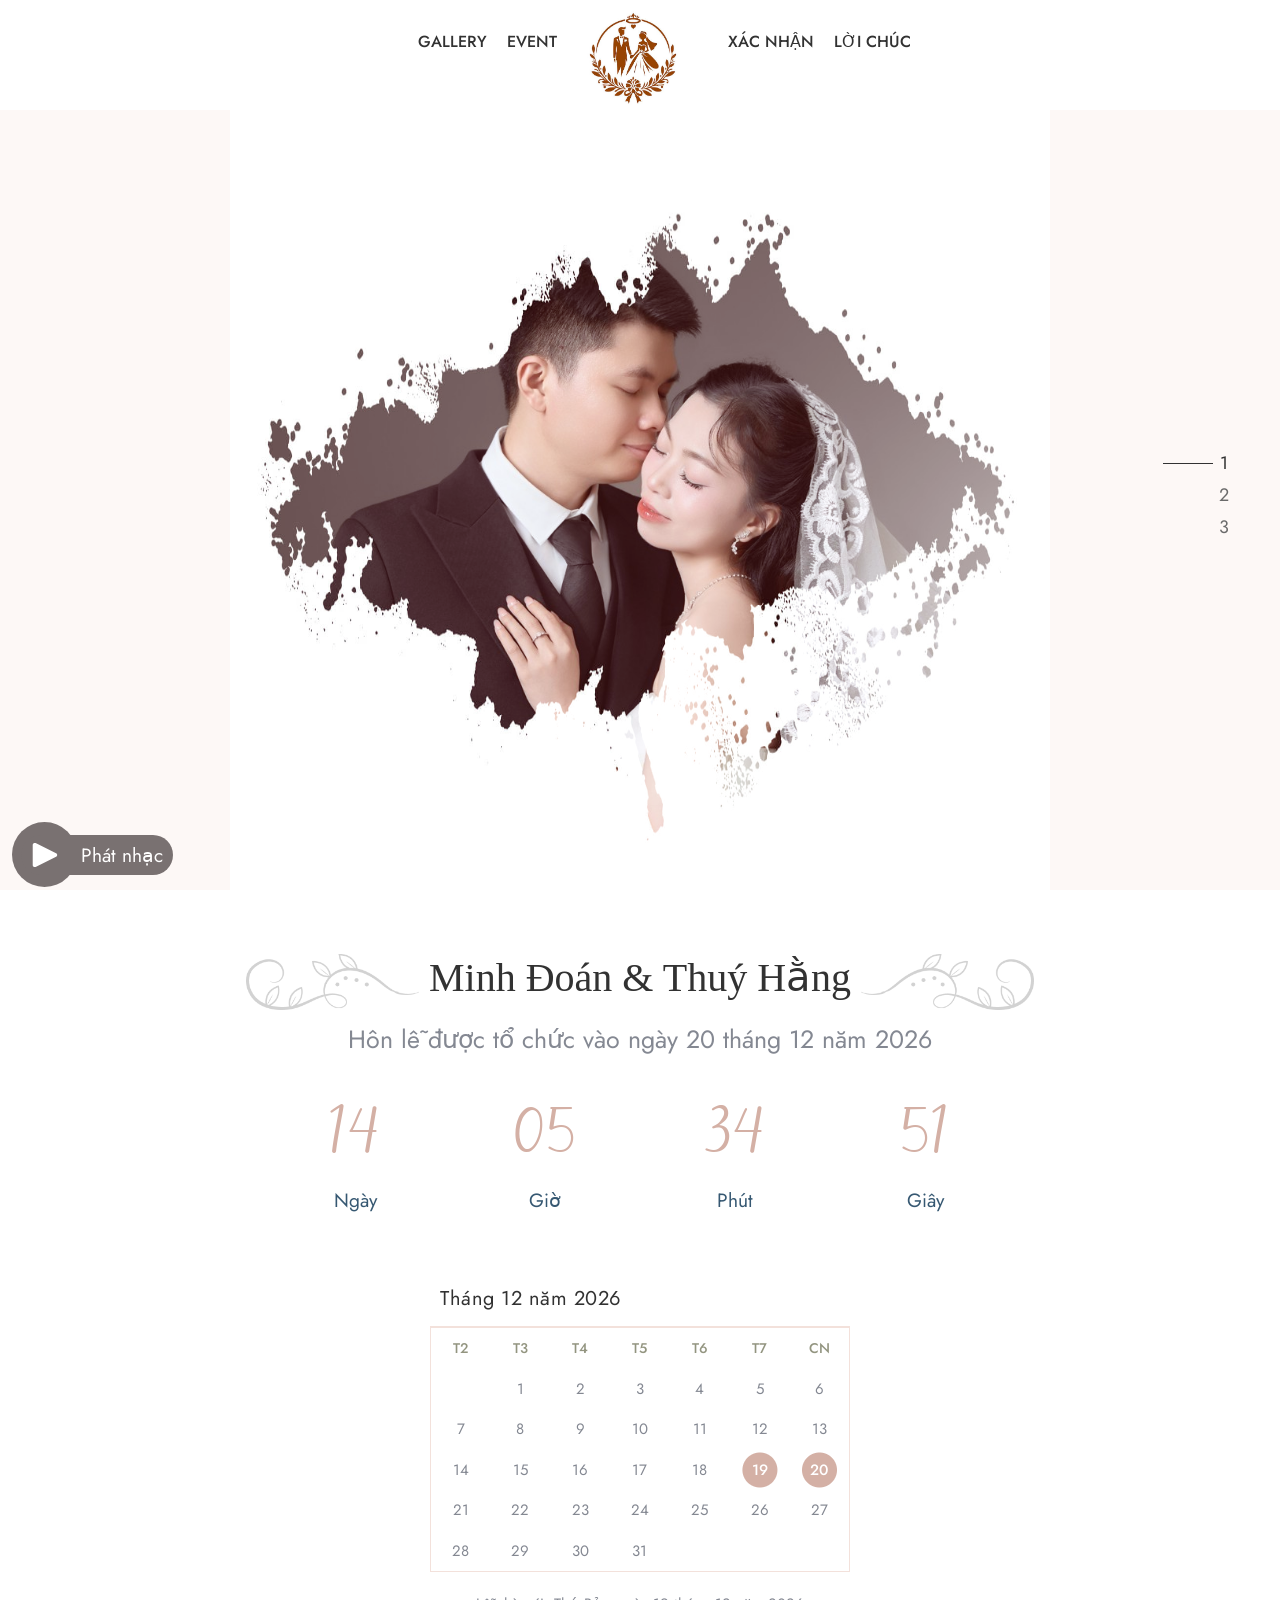
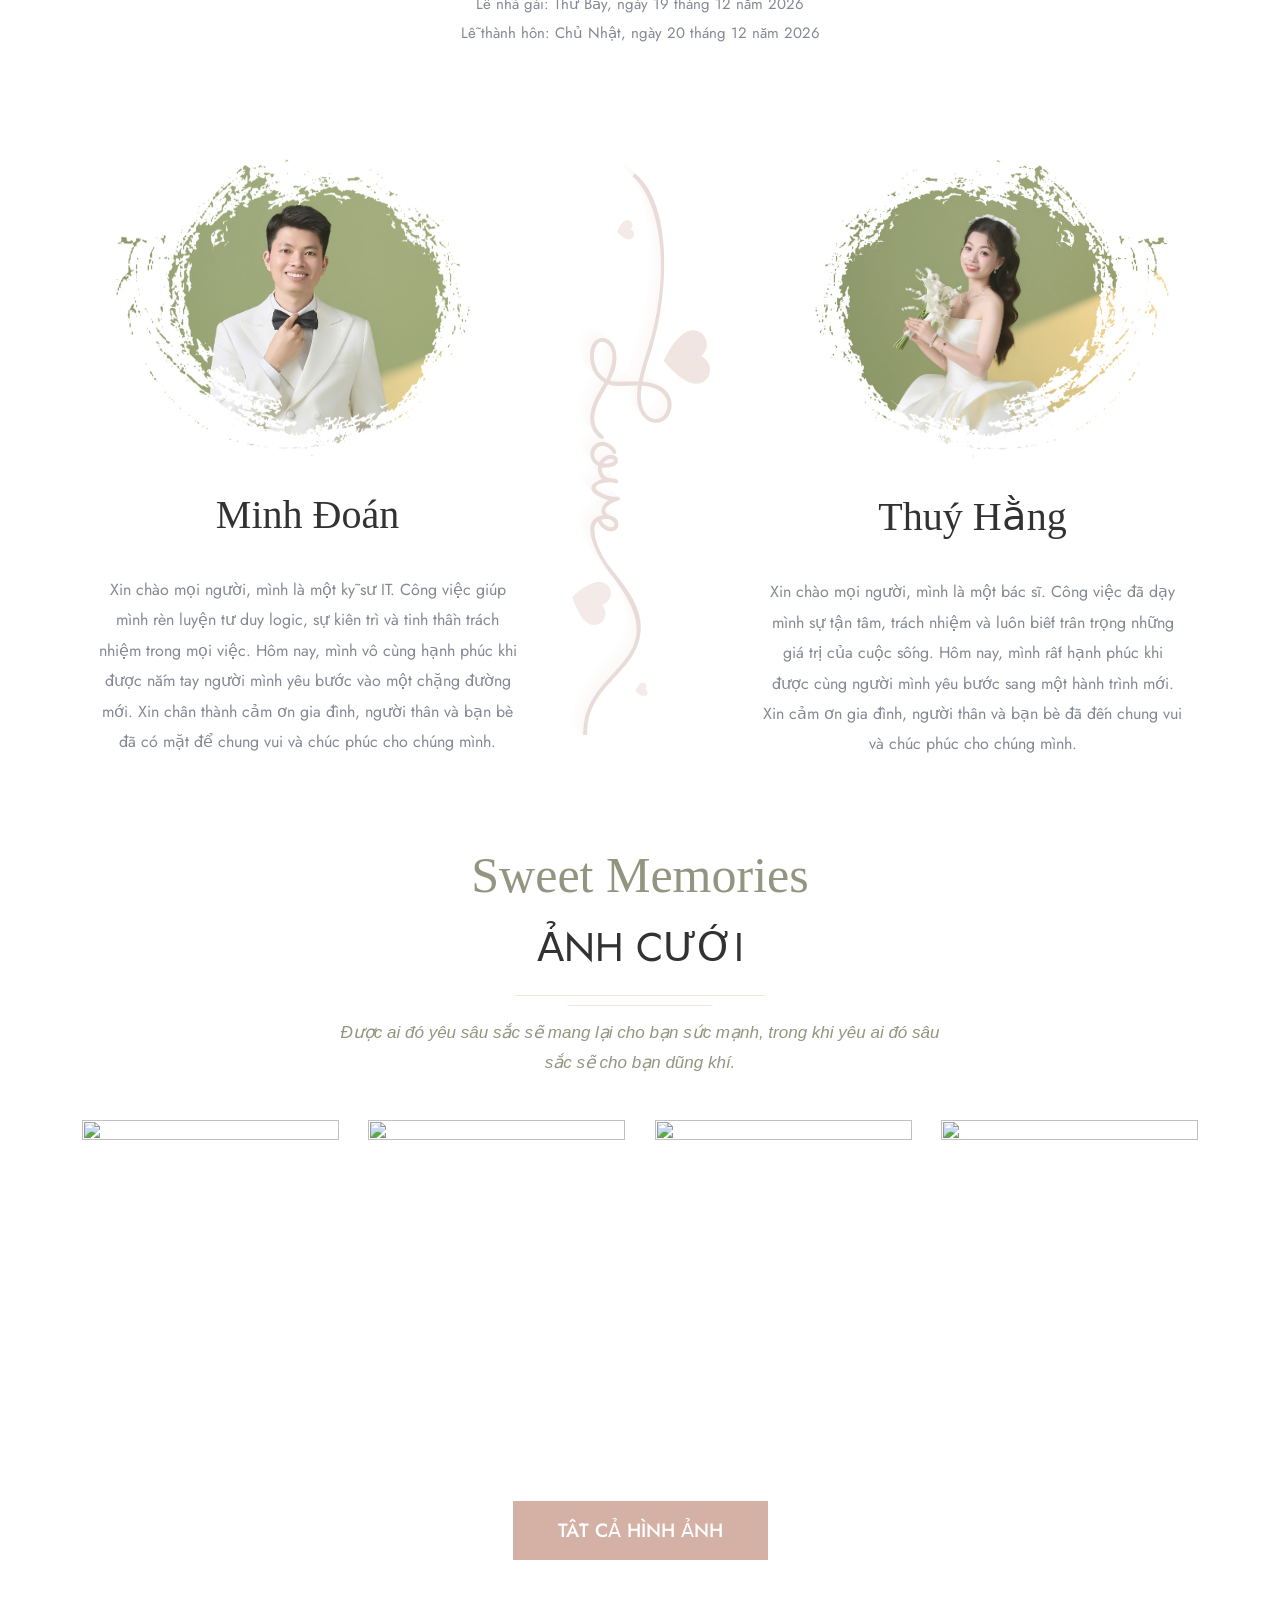
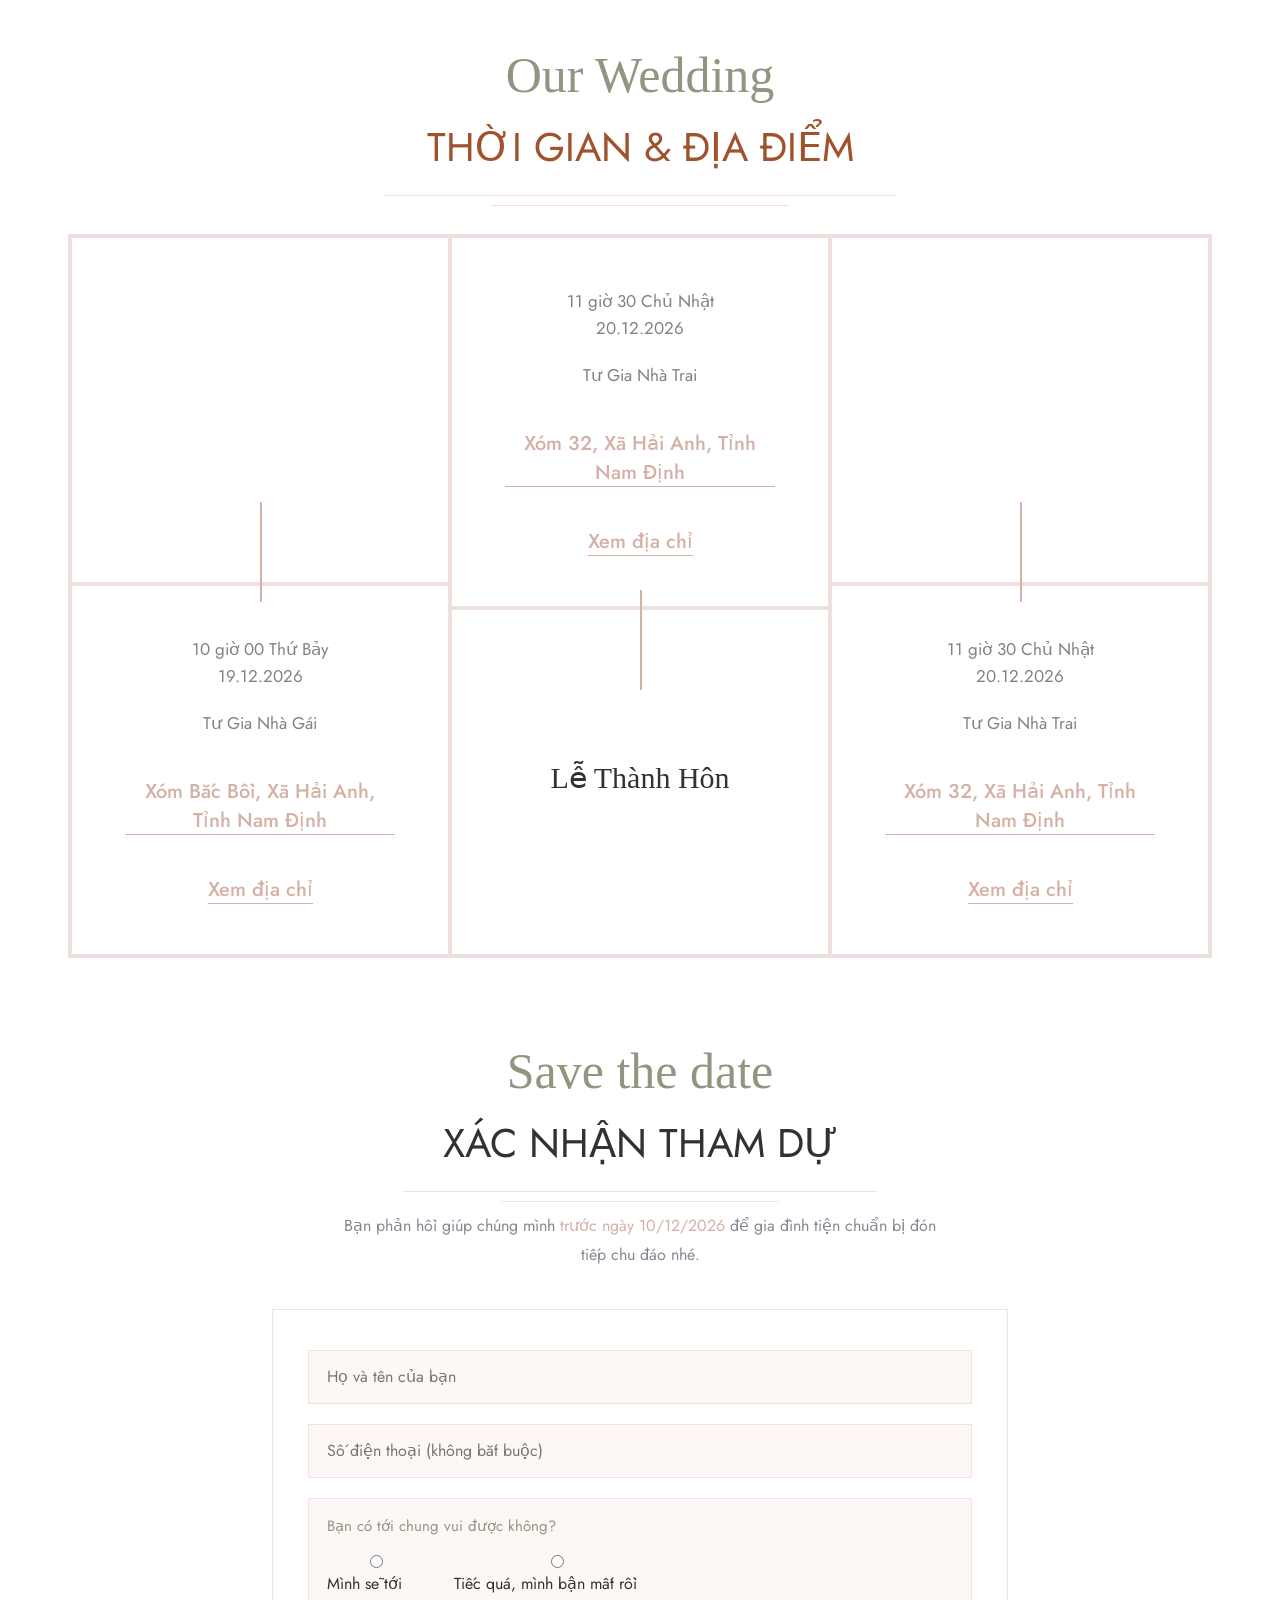
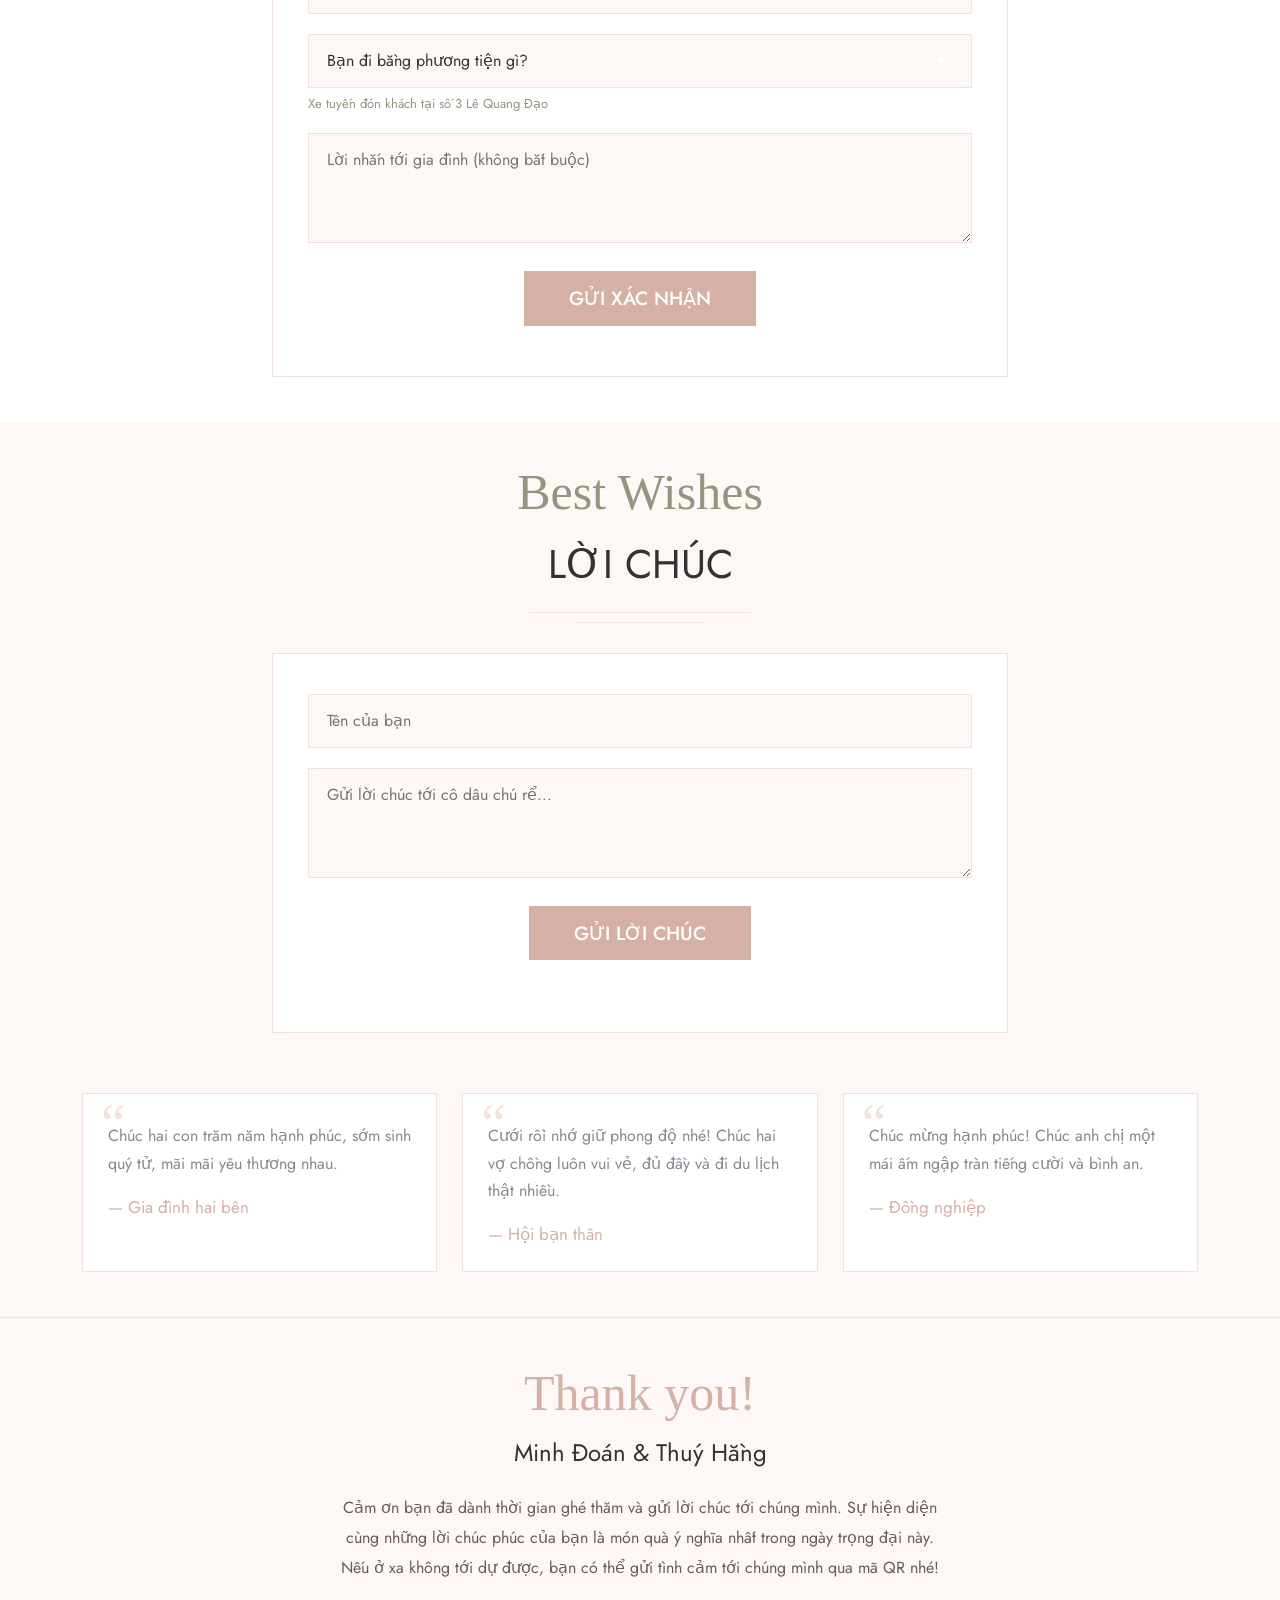
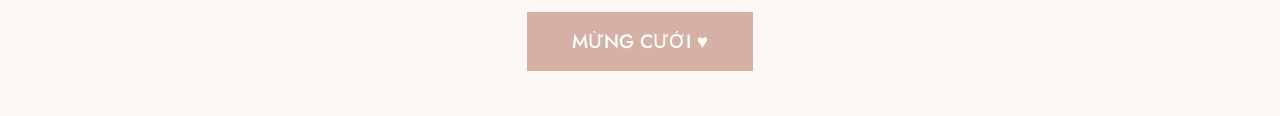
==== commit 0df8725e: "update lich" ====
--- a/index.html
+++ b/index.html
@@ -410,7 +410,7 @@
                                         <li>10 giờ 00 Thứ Bảy <br/> 19.12.2026</li>
                                         <li>Tư Gia Nhà Gái</li>
                                         <li><a target="_blank" rel="noopener" data-map="nha-gai"
-                                                href="https://www.google.com/maps/search/?api=1&amp;query=20.2488723,106.2575322">Xóm Bắc Bồi, Xã Hải Minh, Huyện Hải Hậu, Tỉnh Nam Định</a></li>
+                                                href="https://www.google.com/maps/search/?api=1&amp;query=20.2488723,106.2575322">Xóm Bắc Bồi, Xã Hải Anh, Tỉnh Nam Định</a></li>
                                         <li> <a target="_blank" rel="noopener" data-map="nha-gai"
                                                 href="https://www.google.com/maps/search/?api=1&amp;query=20.2488723,106.2575322">Xem địa chỉ</a></li>
                                     </ul>
@@ -429,7 +429,7 @@
                                             <br/>20.12.2026</li>
                                         <li>Tư Gia Nhà Trai</li>
                                         <li><a target="_blank" rel="noopener" data-map="nha-trai"
-                                                href="https://maps.app.goo.gl/AHfvJBQJt8uPPumu7">Xóm 32, Xã Hải Minh, Huyện Hải Hậu, Tỉnh Nam Định</a></li>
+                                                href="https://maps.app.goo.gl/AHfvJBQJt8uPPumu7">Xóm 32, Xã Hải Anh, Tỉnh Nam Định</a></li>
                                         <li> <a target="_blank" rel="noopener" data-map="nha-trai"
                                                 href="https://maps.app.goo.gl/AHfvJBQJt8uPPumu7">Xem địa chỉ</a></li>
                                     </ul>
@@ -447,7 +447,7 @@
                                             <br/>20.12.2026</li>
                                         <li>Tư Gia Nhà Trai</li>
                                         <li><a target="_blank" rel="noopener" data-map="nha-trai"
-                                                href="https://maps.app.goo.gl/AHfvJBQJt8uPPumu7">Xóm 32, Xã Hải Minh, Huyện Hải Hậu, Tỉnh Nam Định</a></li>
+                                                href="https://maps.app.goo.gl/AHfvJBQJt8uPPumu7">Xóm 32, Xã Hải Anh, Tỉnh Nam Định</a></li>
                                         <li> <a target="_blank" rel="noopener" data-map="nha-trai"
                                                 href="https://maps.app.goo.gl/AHfvJBQJt8uPPumu7">Xem địa chỉ</a></li>
                                     </ul>
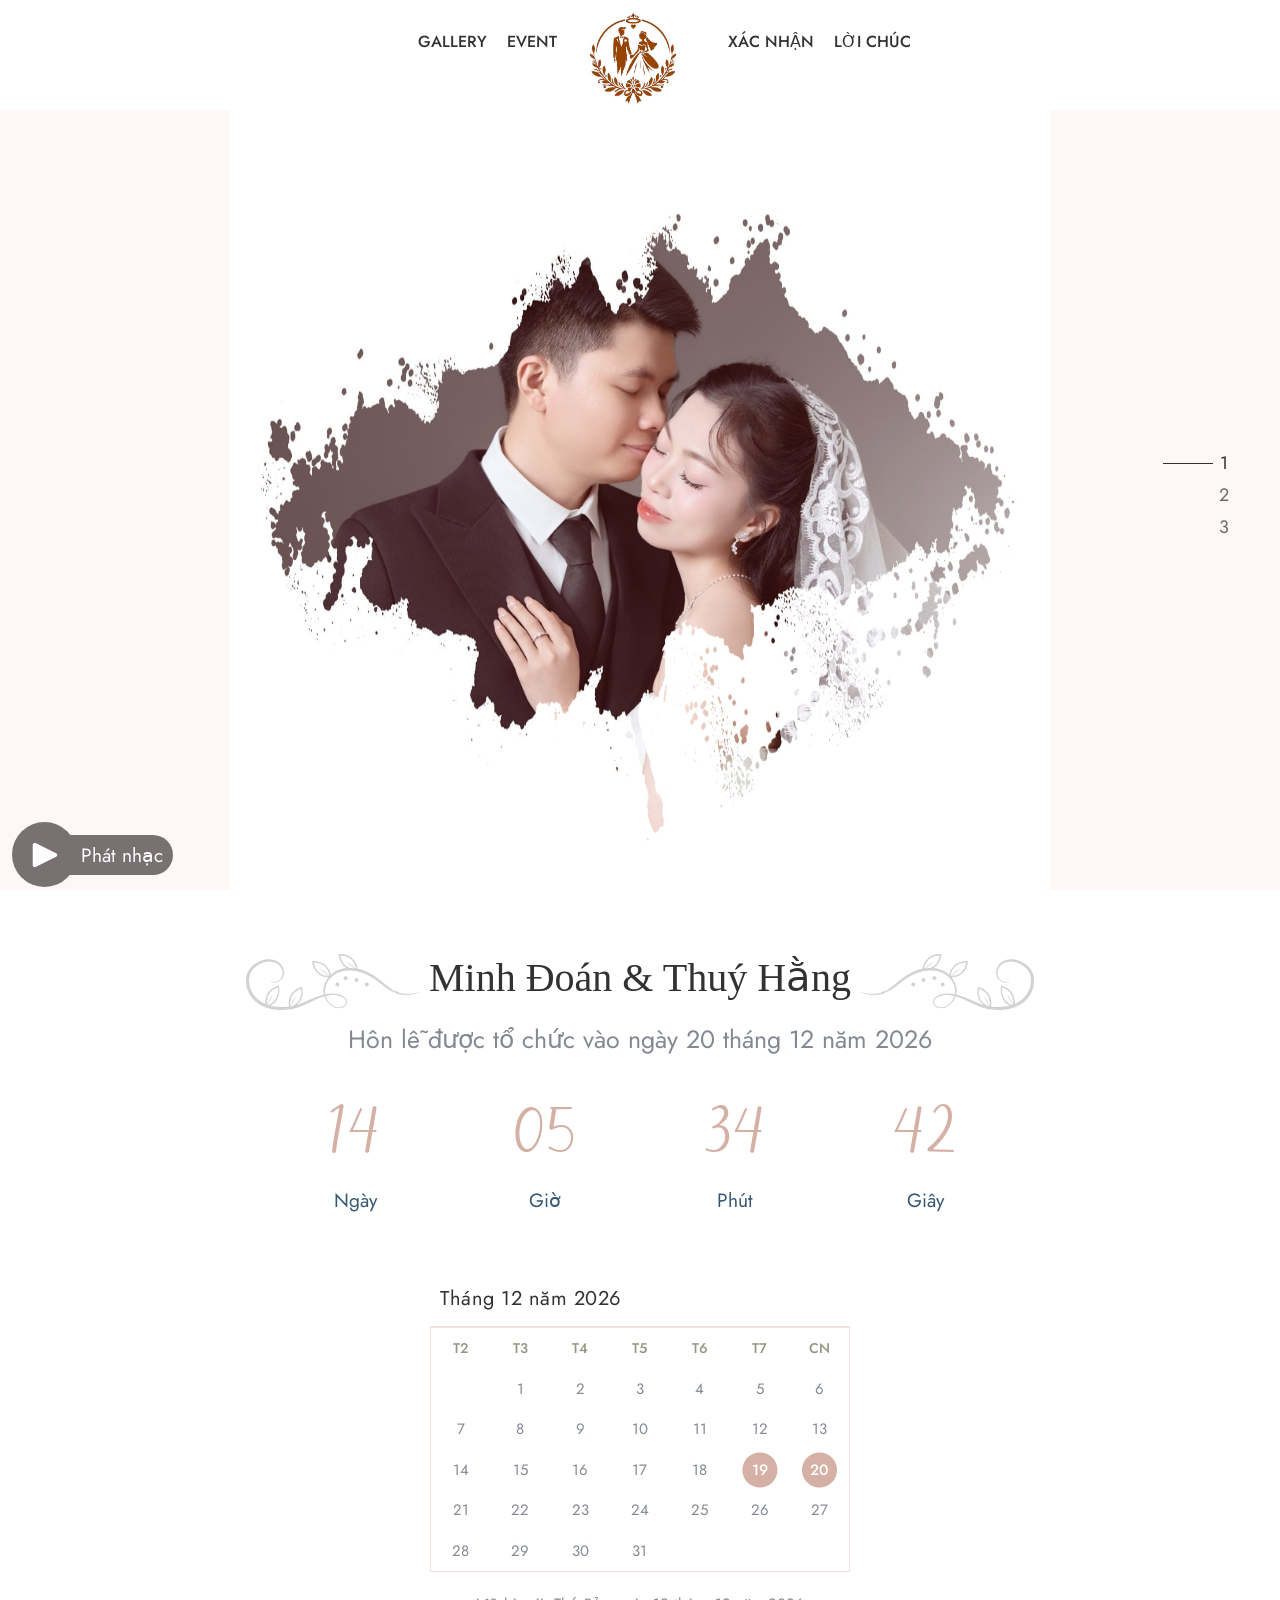
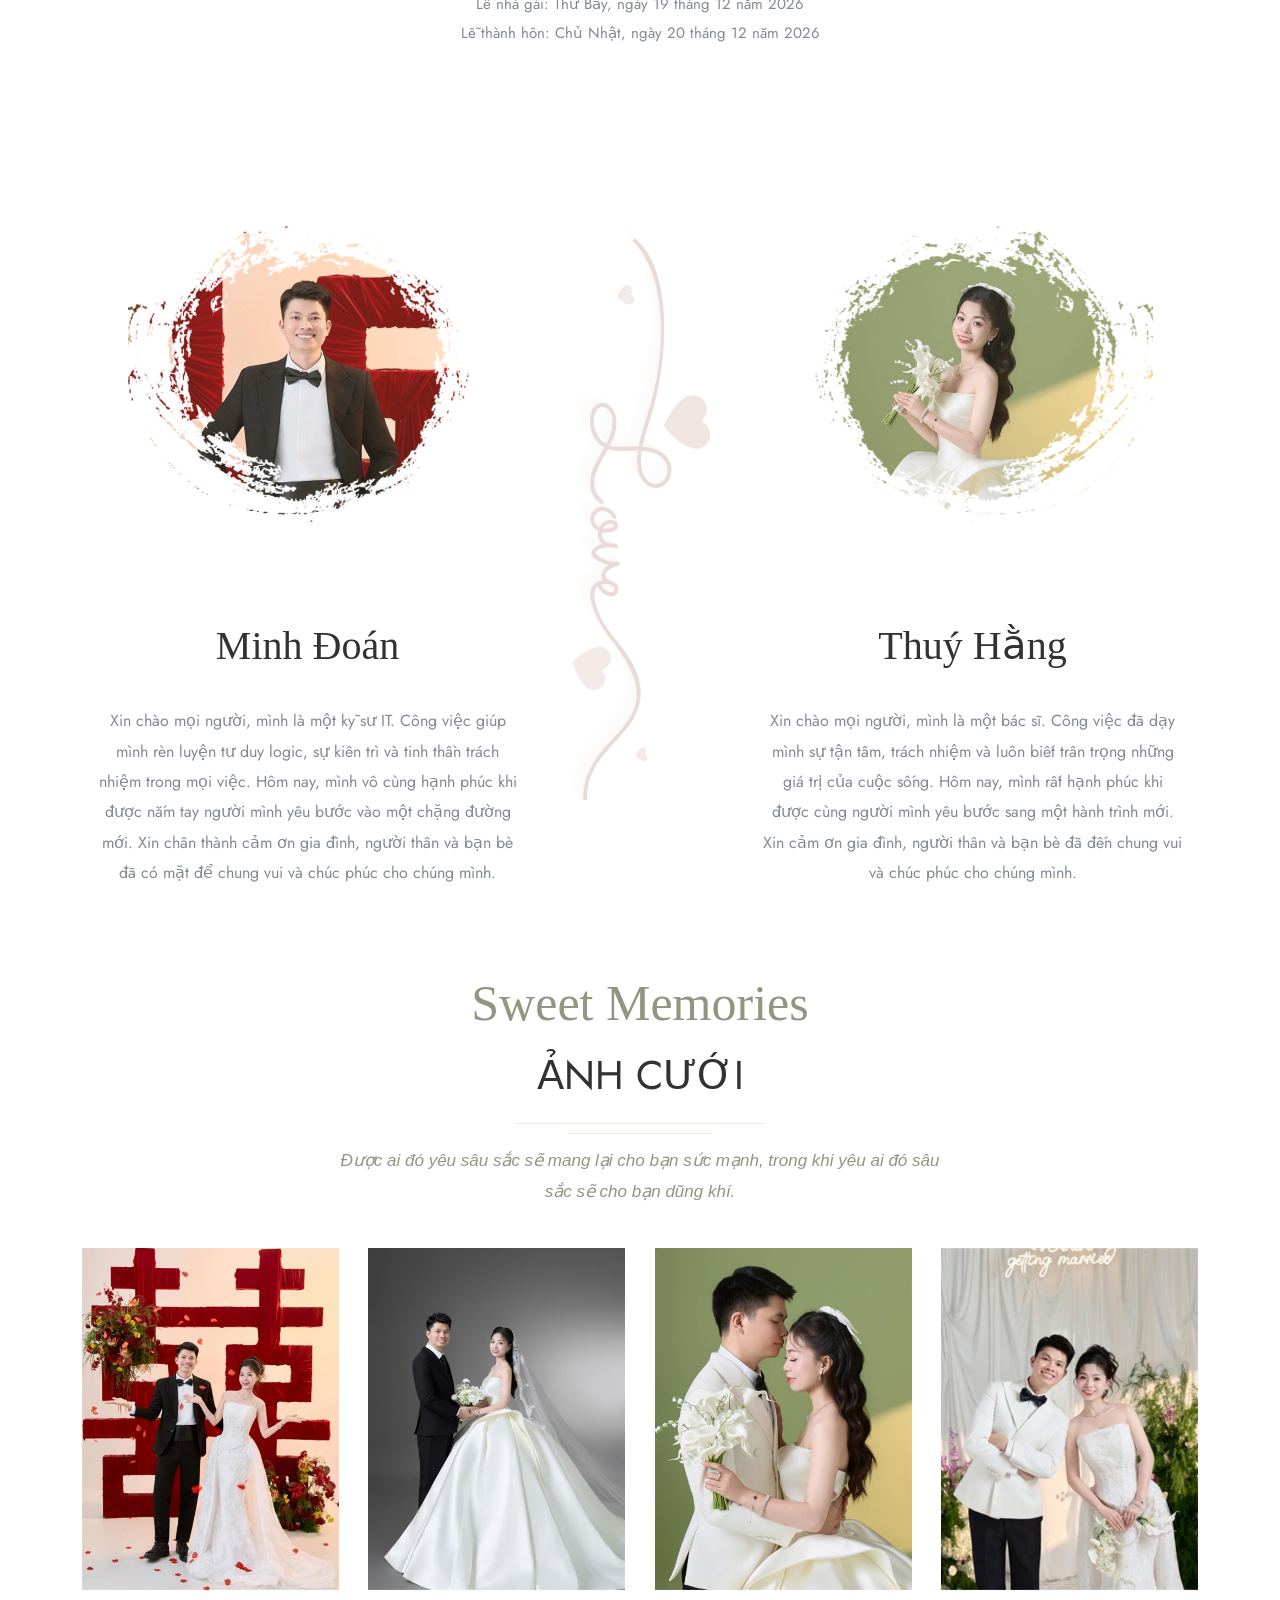
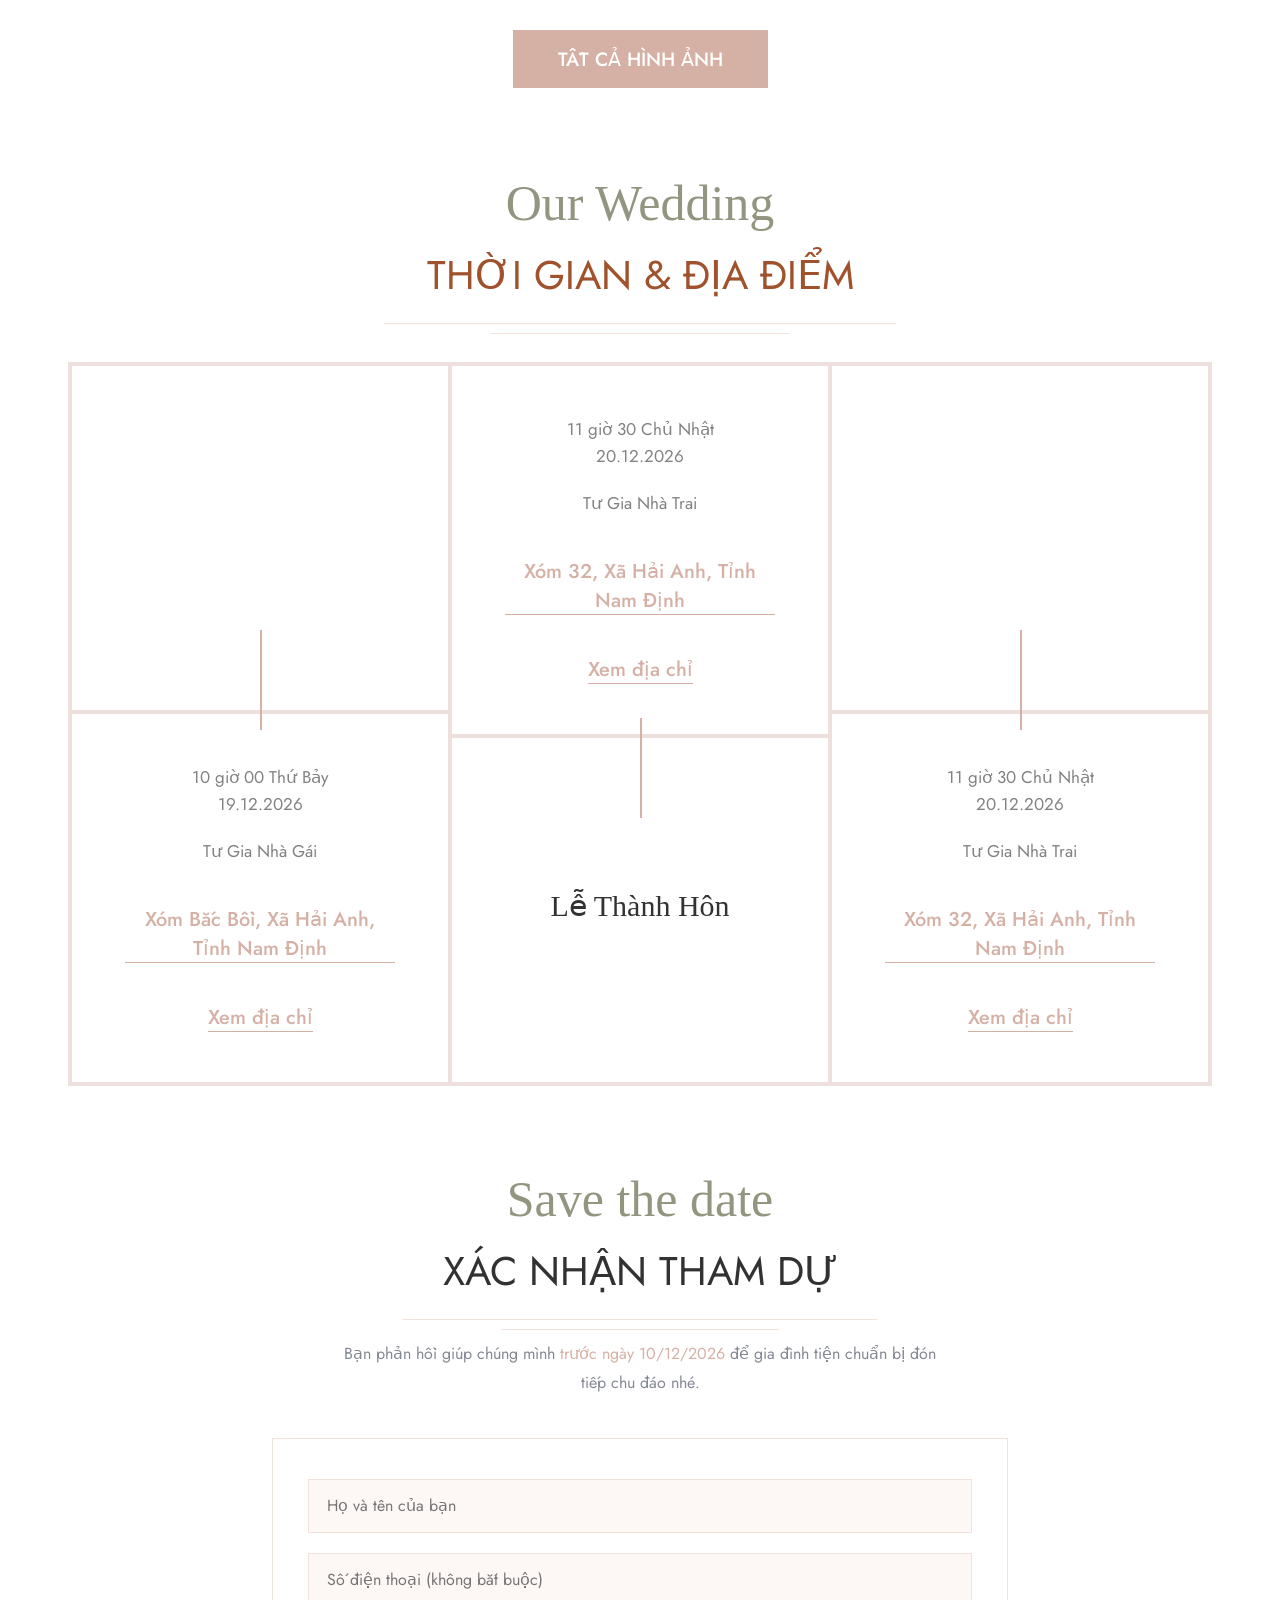
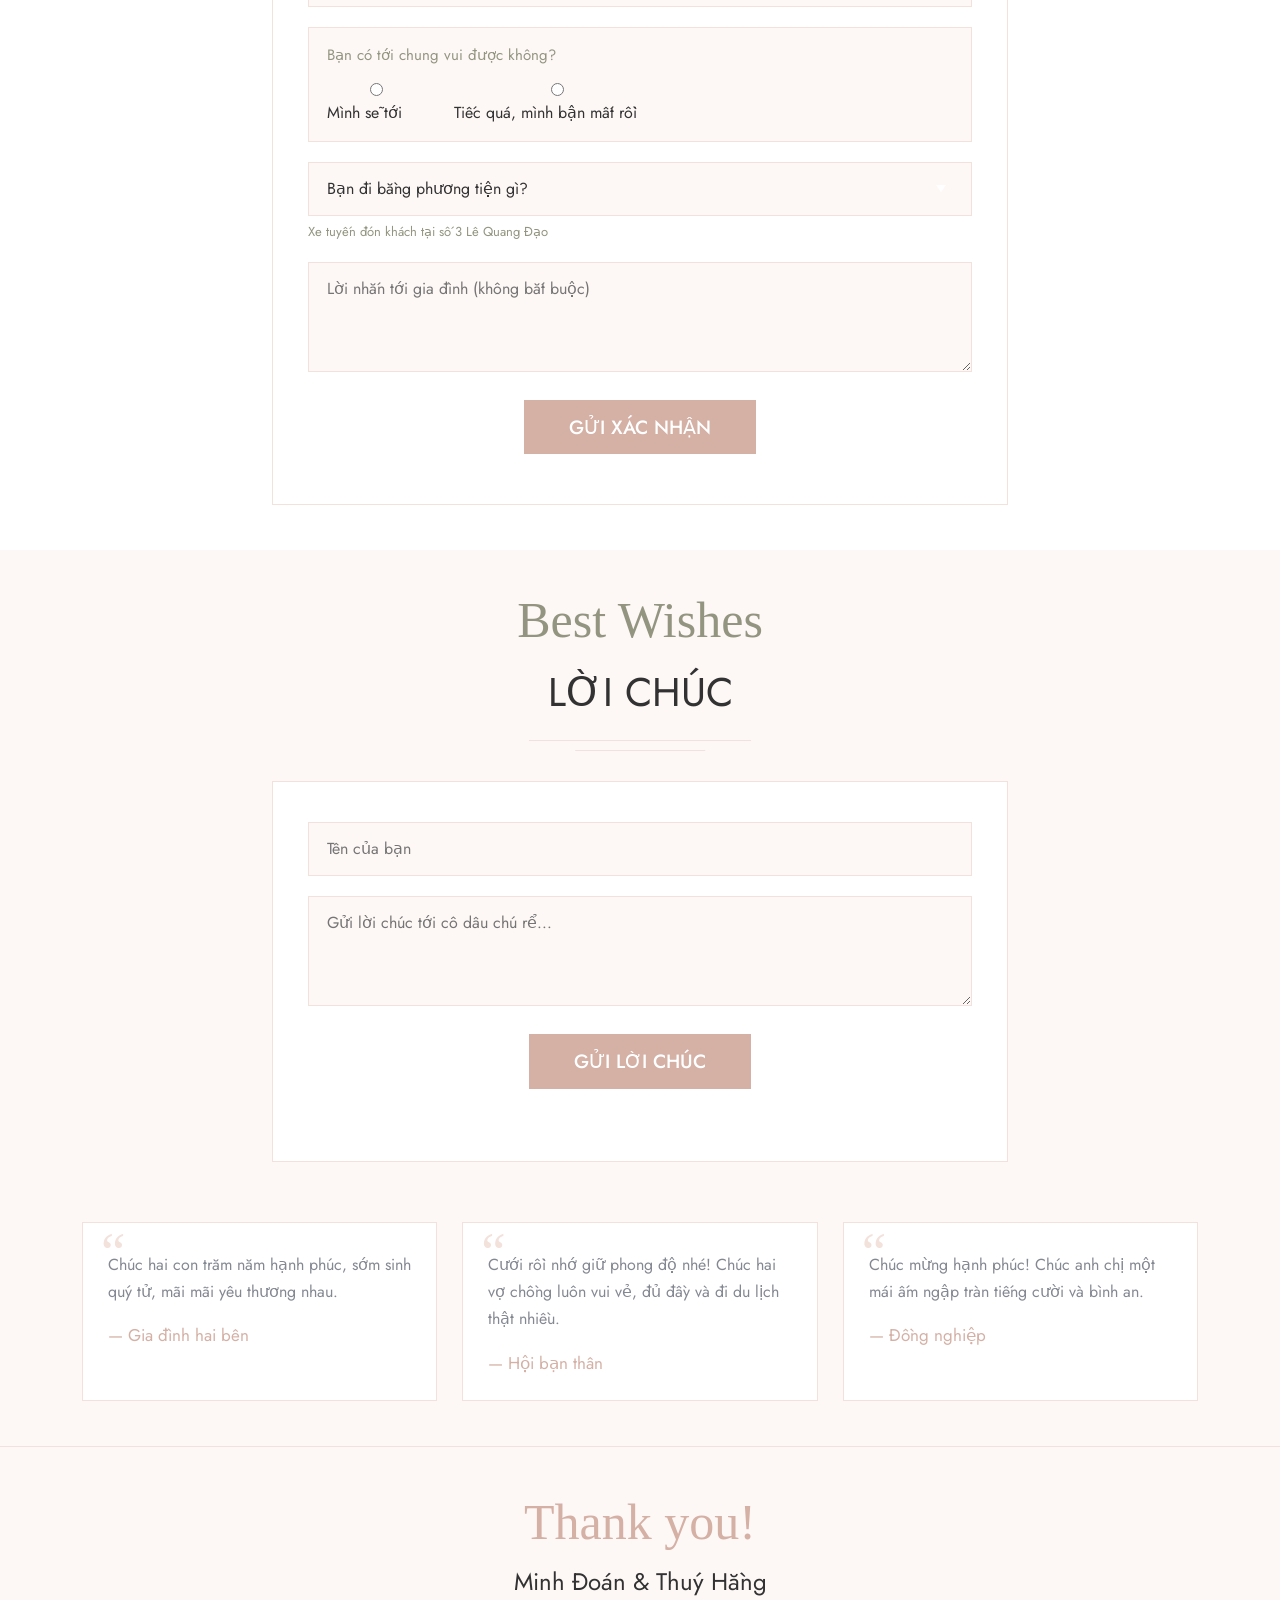
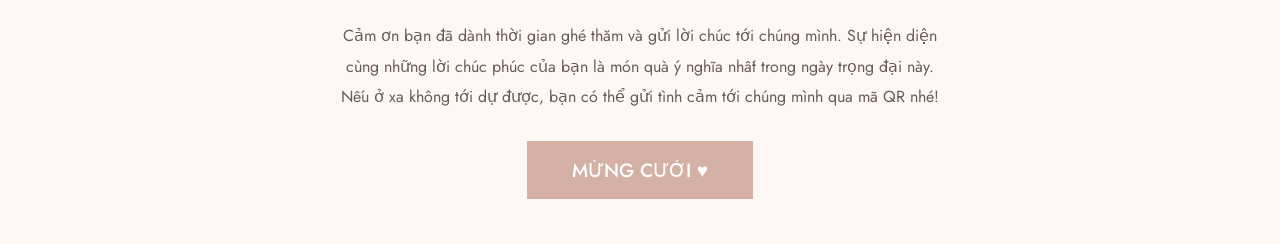
==== commit 8b35f329: "update hien thi anh" ====
--- a/index.html
+++ b/index.html
@@ -284,7 +284,7 @@
                         <div class="col col-md-5 col-12">
                             <div class="couple-item wow fadeInLeftSlow" data-wow-duration="1700ms">
                                 <div class="couple-img">
-                                    <img src="assets/images/couple/ChuRe.jpg" alt="" style="max-width: 400px; max-height: 400px;">
+                                    <img src="assets/images/couple/ChuRe.jpg" alt="Chú rể Minh Đoán">
                                 </div>
                                 <div class="couple-text">
                                     <h3>Minh Đoán</h3>
@@ -302,7 +302,7 @@
                         <div class="col col-md-5 col-12">
                             <div class="couple-item wow fadeInRightSlow" data-wow-duration="1700ms">
                                 <div class="couple-img">
-                                    <img src="assets/images/couple/CoDau.jpg" alt="" style="max-width: 400px; max-height: 400px;">
+                                    <img src="assets/images/couple/CoDau.jpg" alt="Cô dâu Thuý Hằng">
                                 </div>
                                 <div class="couple-text">
                                     <h3>Thuý Hằng</h3>
@@ -330,55 +330,52 @@
                     <div class="gallery-filters"></div>
                     <div class="row">
                         <div class="col-lg-12">
-                            <div class="portfolio-grids gallery-container clearfix">                                
+                            <!-- 4 ô ảnh, mỗi ô gắn một nhóm phông nền trong WEDDING_PREVIEW.
+                                 Ảnh do wedding-custom.js đổ vào và tự đổi theo thời gian. -->
+                            <div class="portfolio-grids gallery-container clearfix">
                                 <div class="grid">
                                     <div class="img-holder">
-                                        <a href="assets/images/portfolio/1.jpg" class="fancybox"
-                                            data-fancybox-group="gall-1">
-                                            <img src="assets/images/portfolio/1.jpg" alt class="img img-responsive">
-                                            <div class="hover-content">
+                                        <button type="button" class="preview-item" data-slot="0">
+                                            <img alt="Ảnh cưới" class="img img-responsive">
+                                            <span class="hover-content">
                                                 <i class="ti-plus"></i>
-                                            </div>
-                                        </a>
+                                            </span>
+                                        </button>
                                     </div>
                                 </div>
 
                                 <div class="grid">
                                     <div class="img-holder">
-                                        <a href="assets/images/portfolio/2.jpg" class="fancybox"
-                                            data-fancybox-group="gall-1">
-                                            <img src="assets/images/portfolio/2.jpg" alt class="img img-responsive">
-                                            <div class="hover-content">
+                                        <button type="button" class="preview-item" data-slot="1">
+                                            <img alt="Ảnh cưới" class="img img-responsive">
+                                            <span class="hover-content">
                                                 <i class="ti-plus"></i>
-                                            </div>
-                                        </a>
+                                            </span>
+                                        </button>
                                     </div>
                                 </div>
 
                                 <div class="grid">
                                     <div class="img-holder">
-                                        <a href="assets/images/portfolio/3.jpg" class="fancybox"
-                                            data-fancybox-group="gall-1">
-                                            <img src="assets/images/portfolio/3.jpg" alt class="img img-responsive">
-                                            <div class="hover-content">
+                                        <button type="button" class="preview-item" data-slot="2">
+                                            <img alt="Ảnh cưới" class="img img-responsive">
+                                            <span class="hover-content">
                                                 <i class="ti-plus"></i>
-                                            </div>
-                                        </a>
+                                            </span>
+                                        </button>
                                     </div>
                                 </div>
-                                
-                                
+
                                 <div class="grid">
                                     <div class="img-holder">
-                                        <a href="assets/images/portfolio/4.jpg" class="fancybox"
-                                            data-fancybox-group="gall-1">
-                                            <img src="assets/images/portfolio/4.jpg" alt class="img img-responsive">
-                                            <div class="hover-content">
+                                        <button type="button" class="preview-item" data-slot="3">
+                                            <img alt="Ảnh cưới" class="img img-responsive">
+                                            <span class="hover-content">
                                                 <i class="ti-plus"></i>
-                                            </div>
-                                        </a>
+                                            </span>
+                                        </button>
                                     </div>
-                                </div>                                
+                                </div>
                             </div>
                         </div>
                     </div>
@@ -653,6 +650,19 @@
 
 
         </style></div>
+    <!-- start khung xem ảnh phóng to (dùng cho 4 ảnh xem trước) -->
+    <div class="album-viewer" id="album-viewer" role="dialog" aria-modal="true" aria-label="Xem ảnh cưới" hidden>
+        <div class="album-viewer-overlay" data-album="close"></div>
+        <button type="button" class="album-viewer-close" data-album="close" aria-label="Đóng">&times;</button>
+        <button type="button" class="album-nav album-prev" data-album="prev" aria-label="Ảnh trước">&#10094;</button>
+        <button type="button" class="album-nav album-next" data-album="next" aria-label="Ảnh sau">&#10095;</button>
+        <figure class="album-viewer-figure">
+            <img id="album-viewer-img" alt="">
+            <figcaption id="album-counter"></figcaption>
+        </figure>
+    </div>
+    <!-- end khung xem ảnh phóng to -->
+
     <!-- start popup mã QR mừng cưới -->
     <div class="gift-modal" id="gift-modal" role="dialog" aria-modal="true" aria-labelledby="gift-modal-title" hidden>
         <div class="gift-modal-overlay" data-gift-close></div>
--- a/assets/css/wedding-custom.css
+++ b/assets/css/wedding-custom.css
@@ -55,8 +55,49 @@
 /* ---------- Mục "Ảnh cưới": các ô bằng nhau, ảnh khít khung ----------
    Ảnh gốc là ảnh dọc (khoảng 670x1010) nên khi kéo full chiều rộng ô thì rất
    cao. Đưa về khung tỉ lệ cố định, ảnh lấp đầy ô và cắt bớt phần thừa.       */
-.wpo-portfolio-section-s2 .portfolio-grids .grid .img-holder a {
+.wpo-portfolio-section-s2 .portfolio-grids .grid .img-holder a,
+.wpo-portfolio-section-s2 .portfolio-grids .grid .img-holder .preview-item {
     display: block;   /* bỏ khoảng hở dưới ảnh, lớp phủ khi rê chuột khít ảnh */
+}
+
+/* ---------- Bốn ô ảnh tự đổi ----------
+   Mỗi ô chứa hai thẻ ảnh chồng khít lên nhau. Khi đổi, ảnh mới hiện dần đè
+   lên ảnh cũ (cross-fade) nên mắt không thấy khoảng trống hay cú nháy nào.
+   Khung giữ tỉ lệ cố định để hai lớp ảnh luôn khít nhau.                    */
+.preview-item {
+    width: 100%;
+    padding: 0;
+    border: 0;
+    background: #FDF8F6;
+    cursor: pointer;
+    position: relative;
+    overflow: hidden;
+    aspect-ratio: var(--gallery-ratio);
+}
+
+.wpo-portfolio-section-s2 .portfolio-grids .grid .img-holder .preview-item img {
+    position: absolute;
+    left: 0;
+    top: 0;
+    width: 100%;
+    height: 100%;
+    aspect-ratio: auto;          /* chiều cao đã do khung quyết định */
+    -o-object-fit: cover;
+       object-fit: cover;
+    -webkit-transition: opacity 1.1s ease-in-out;
+    transition: opacity 1.1s ease-in-out;
+    will-change: opacity;
+}
+
+.preview-item:focus-visible {
+    outline: 2px solid #D4B0A5;
+    outline-offset: 2px;
+}
+
+@media (max-width: 575px) {
+    .preview-item {
+        aspect-ratio: var(--gallery-ratio-mobile);
+    }
 }
 
 .wpo-portfolio-section-s2 .portfolio-grids .grid .img-holder img {
@@ -160,6 +201,46 @@
     .wedding-calendar-table td.is-marked {
         background-image: radial-gradient(circle at center, #D4B0A5 0, #D4B0A5 15px, transparent 16px);
     }
+}
+
+/* ---------- Khung ảnh cô dâu & chú rể ----------
+   Chỉ chỉnh CÁCH HIỂN THỊ, hai file ảnh gốc không hề bị sửa.
+
+   Cách cũ để ảnh tự co theo max-width/max-height 400px nên sinh hai lỗi:
+   - Ảnh hẹp hơn khung chứa nó, trong khi lớp mask lại phủ theo khung -> hai
+     thứ lệch nhau, phần dôi dồn về một bên (rìa thừa bên phải ảnh cô dâu).
+   - Hai ảnh khác tỉ lệ (chú rể dọc, cô dâu ngang) nên ra hai khung to nhỏ
+     khác nhau, mask vuông lúc thì hụt lúc thì tràn.
+   Nay cố định khung chung cho cả hai, ảnh lấp đầy khung, mask phủ theo cover
+   nên vòng tròn luôn tròn đều và ôm khít.                                    */
+:root {
+    --couple-ratio: 4 / 5;     /* tỉ lệ khung ảnh: rộng / cao */
+    --couple-width: 360px;     /* bề ngang tối đa của khung   */
+}
+
+.wpo-couple-section .couple-area .couple-item .couple-img {
+    width: 100%;
+    max-width: var(--couple-width);
+    margin-left: auto;
+    margin-right: auto;
+    aspect-ratio: var(--couple-ratio);
+    overflow: hidden;
+}
+
+.wpo-couple-section .couple-area .couple-item .couple-img img {
+    width: 100%;
+    height: 100%;
+    -o-object-fit: cover;
+       object-fit: cover;
+    display: block;
+}
+
+/* Mask phủ kín khung mà vẫn giữ hình tròn.
+   Dùng cover chứ KHÔNG dùng 100% 100%: cover phóng to mask theo đúng tỉ lệ
+   vuông gốc rồi cắt bớt phần thừa nên vòng tròn tròn đều. Còn 100% 100% sẽ
+   kéo giãn mask cho vừa khung dọc, làm vòng tròn bị bó thành hình oval. */
+.wpo-couple-section .couple-area .couple-item .couple-img:after {
+    background-size: cover;
 }
 
 /* ---------- Lời ngỏ của cô dâu & chú rể ---------- */
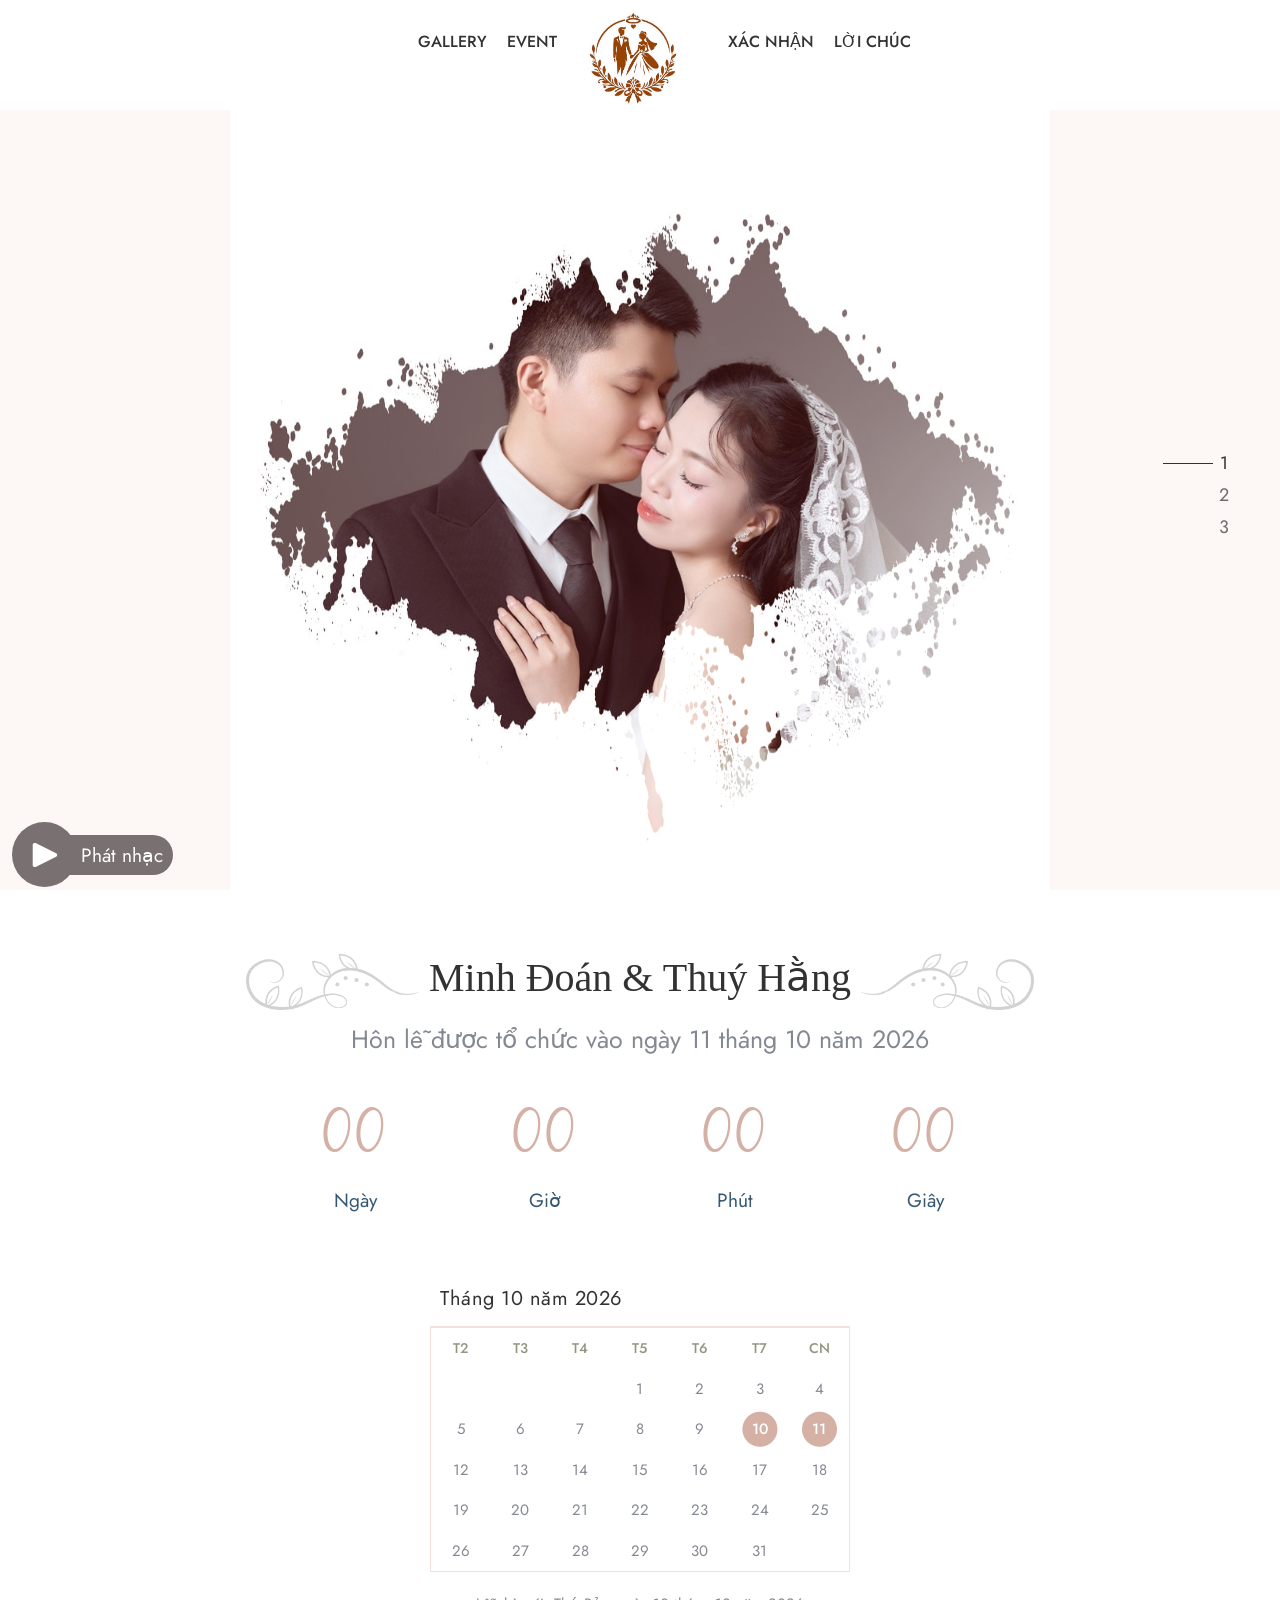
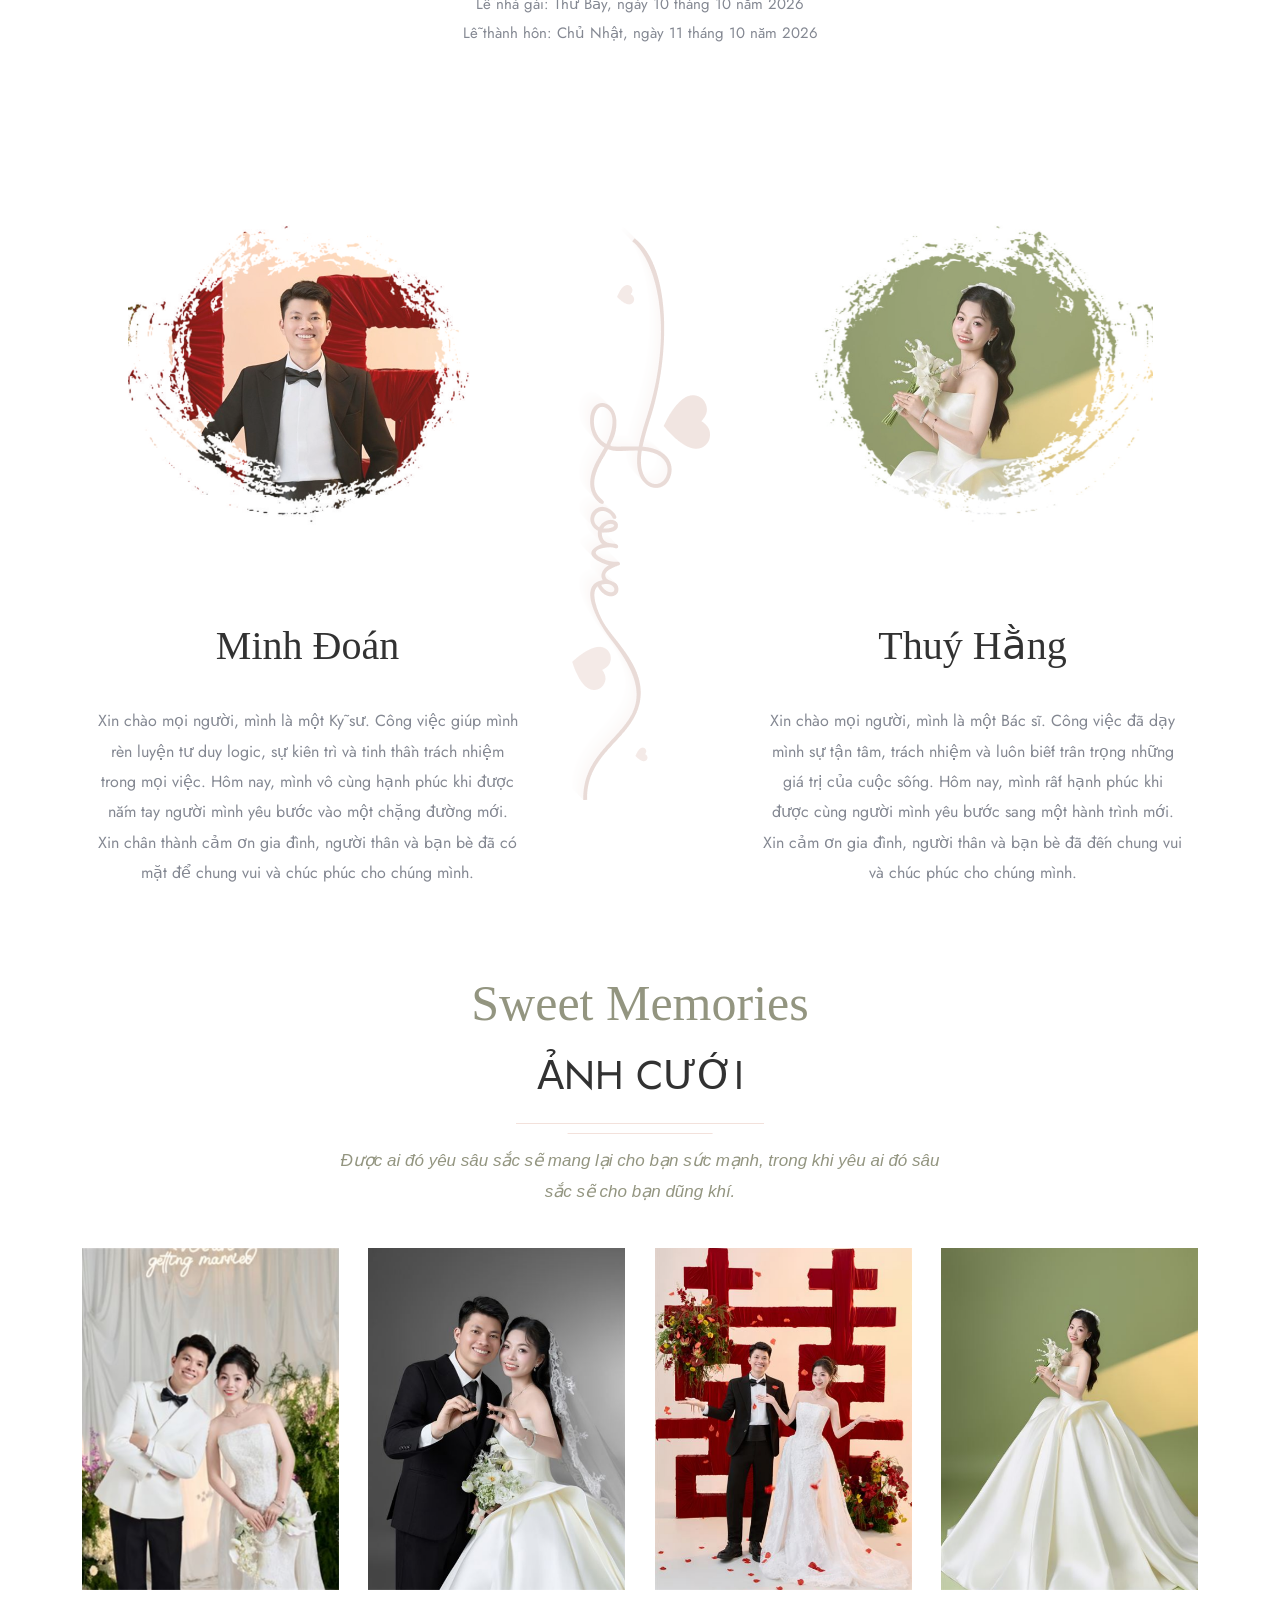
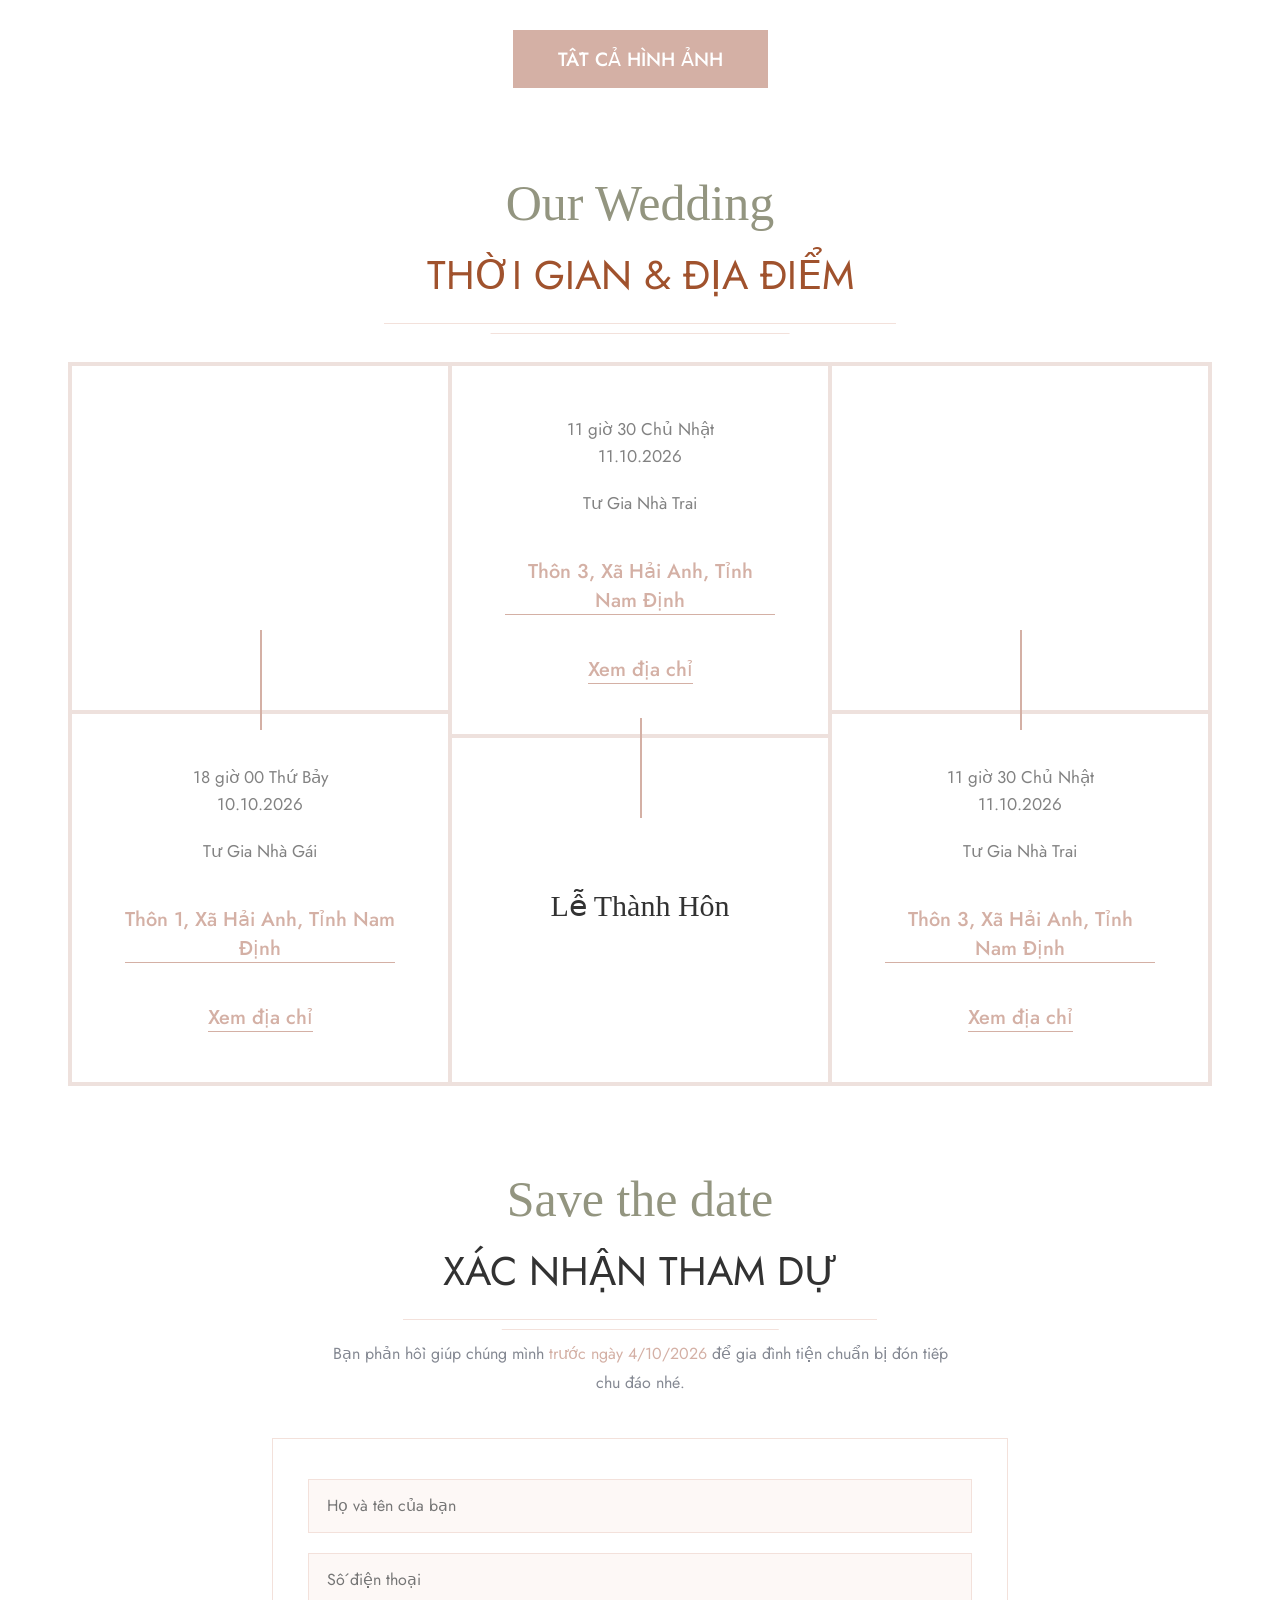
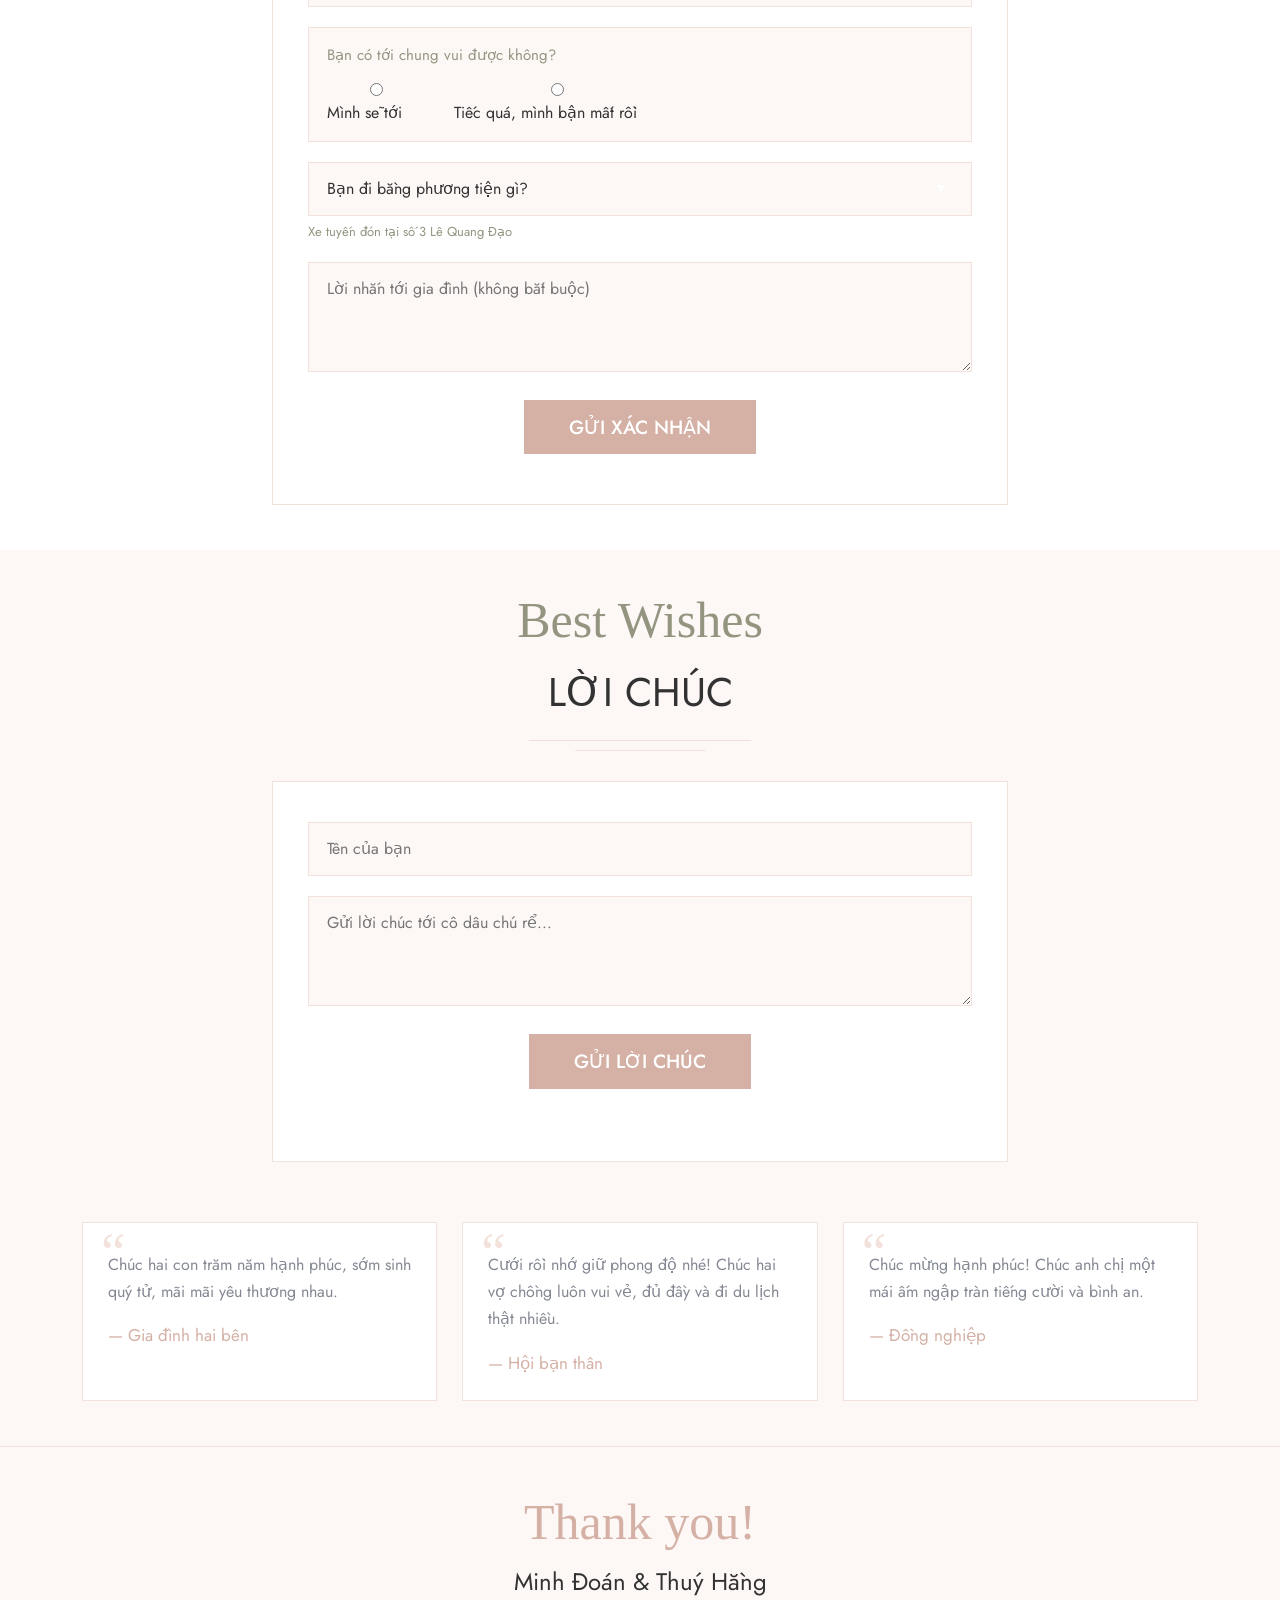
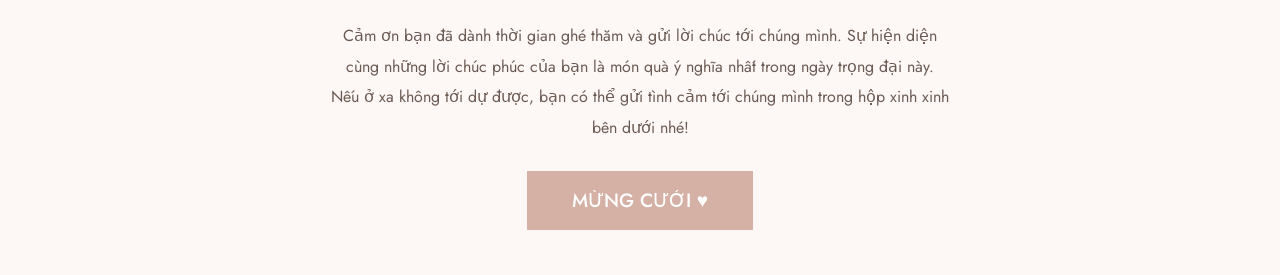
==== commit cd4080f7: "Update ngay" ====
--- a/index.html
+++ b/index.html
@@ -259,11 +259,11 @@
                     Minh Đoán & Thuý Hằng
                     <span class="shape-2"><img src="assets/images/slider/shape2.png" alt=""> </span>
                 </h2>
-                <p class="wow fadeInUp" data-wow-duration="1200ms">Hôn lễ được tổ chức vào ngày 20 tháng 12 năm 2026</p>
+                <p class="wow fadeInUp" data-wow-duration="1200ms">Hôn lễ được tổ chức vào ngày 11 tháng 10 năm 2026</p>
                 <div class="row wow fadeInUp" data-wow-duration="1400ms">
                     <div class="col col-xs-12">
                         <div class="clock-grids">
-                            <div id="clock" data-date="2026/12/20 11:30"></div>
+                            <div id="clock" data-date="2026/10/11 11:30"></div>
                         </div>
                     </div>
                 </div>
@@ -404,10 +404,10 @@
                                 </div>
                                 <div class="wpo-event-text">
                                     <ul>
-                                        <li>10 giờ 00 Thứ Bảy <br/> 19.12.2026</li>
+                                        <li>18 giờ 00 Thứ Bảy <br/> 10.10.2026</li>
                                         <li>Tư Gia Nhà Gái</li>
                                         <li><a target="_blank" rel="noopener" data-map="nha-gai"
-                                                href="https://www.google.com/maps/search/?api=1&amp;query=20.2488723,106.2575322">Xóm Bắc Bồi, Xã Hải Anh, Tỉnh Nam Định</a></li>
+                                                href="https://www.google.com/maps/search/?api=1&amp;query=20.2488723,106.2575322">Thôn 1, Xã Hải Anh, Tỉnh Nam Định</a></li>
                                         <li> <a target="_blank" rel="noopener" data-map="nha-gai"
                                                 href="https://www.google.com/maps/search/?api=1&amp;query=20.2488723,106.2575322">Xem địa chỉ</a></li>
                                     </ul>
@@ -423,10 +423,10 @@
                                 <div class="wpo-event-text">
                                     <ul>
                                         <li>11 giờ 30 Chủ Nhật
-                                            <br/>20.12.2026</li>
+                                            <br/>11.10.2026</li>
                                         <li>Tư Gia Nhà Trai</li>
                                         <li><a target="_blank" rel="noopener" data-map="nha-trai"
-                                                href="https://maps.app.goo.gl/AHfvJBQJt8uPPumu7">Xóm 32, Xã Hải Anh, Tỉnh Nam Định</a></li>
+                                                href="https://maps.app.goo.gl/AHfvJBQJt8uPPumu7">Thôn 3, Xã Hải Anh, Tỉnh Nam Định</a></li>
                                         <li> <a target="_blank" rel="noopener" data-map="nha-trai"
                                                 href="https://maps.app.goo.gl/AHfvJBQJt8uPPumu7">Xem địa chỉ</a></li>
                                     </ul>
@@ -441,10 +441,10 @@
                                 <div class="wpo-event-text">
                                     <ul>
                                         <li>11 giờ 30 Chủ Nhật
-                                            <br/>20.12.2026</li>
+                                            <br/>11.10.2026</li>
                                         <li>Tư Gia Nhà Trai</li>
                                         <li><a target="_blank" rel="noopener" data-map="nha-trai"
-                                                href="https://maps.app.goo.gl/AHfvJBQJt8uPPumu7">Xóm 32, Xã Hải Anh, Tỉnh Nam Định</a></li>
+                                                href="https://maps.app.goo.gl/AHfvJBQJt8uPPumu7">Thôn 3, Xã Hải Anh, Tỉnh Nam Định</a></li>
                                         <li> <a target="_blank" rel="noopener" data-map="nha-trai"
                                                 href="https://maps.app.goo.gl/AHfvJBQJt8uPPumu7">Xem địa chỉ</a></li>
                                     </ul>
@@ -477,7 +477,7 @@
                             </div>
                             <div class="wishes-form-row">
                                 <input type="tel" id="rsvp-phone" maxlength="20" autocomplete="tel"
-                                    placeholder="Số điện thoại (không bắt buộc)">
+                                    placeholder="Số điện thoại">
                             </div>
                             <div class="wishes-form-row rsvp-choice">
                                 <span class="rsvp-label">Bạn có tới chung vui được không?</span>
@@ -488,7 +488,7 @@
                                 <select id="rsvp-transport">
                                     <option value="">Bạn đi bằng phương tiện gì?</option>
                                 </select>
-                                <span class="rsvp-hint">Xe tuyến đón khách tại số 3 Lê Quang Đạo</span>
+                                <span class="rsvp-hint">Xe tuyến đón tại số 3 Lê Quang Đạo</span>
                             </div>
                             <div class="wishes-form-row">
                                 <textarea id="rsvp-message" rows="2" maxlength="300"
@@ -549,7 +549,7 @@
                         <p class="thankyou-text">Cảm ơn bạn đã dành thời gian ghé thăm và gửi lời chúc
                             tới chúng mình. Sự hiện diện cùng những lời chúc phúc của bạn là món quà
                             ý nghĩa nhất trong ngày trọng đại này. Nếu ở xa không tới dự được, bạn có
-                            thể gửi tình cảm tới chúng mình qua mã QR nhé!</p>
+                            thể gửi tình cảm tới chúng mình trong hộp xinh xinh bên dưới nhé!</p>
                         <button type="button" class="theme-btn" id="gift-open">Mừng cưới ♥</button>
                     </div>
                 </div>
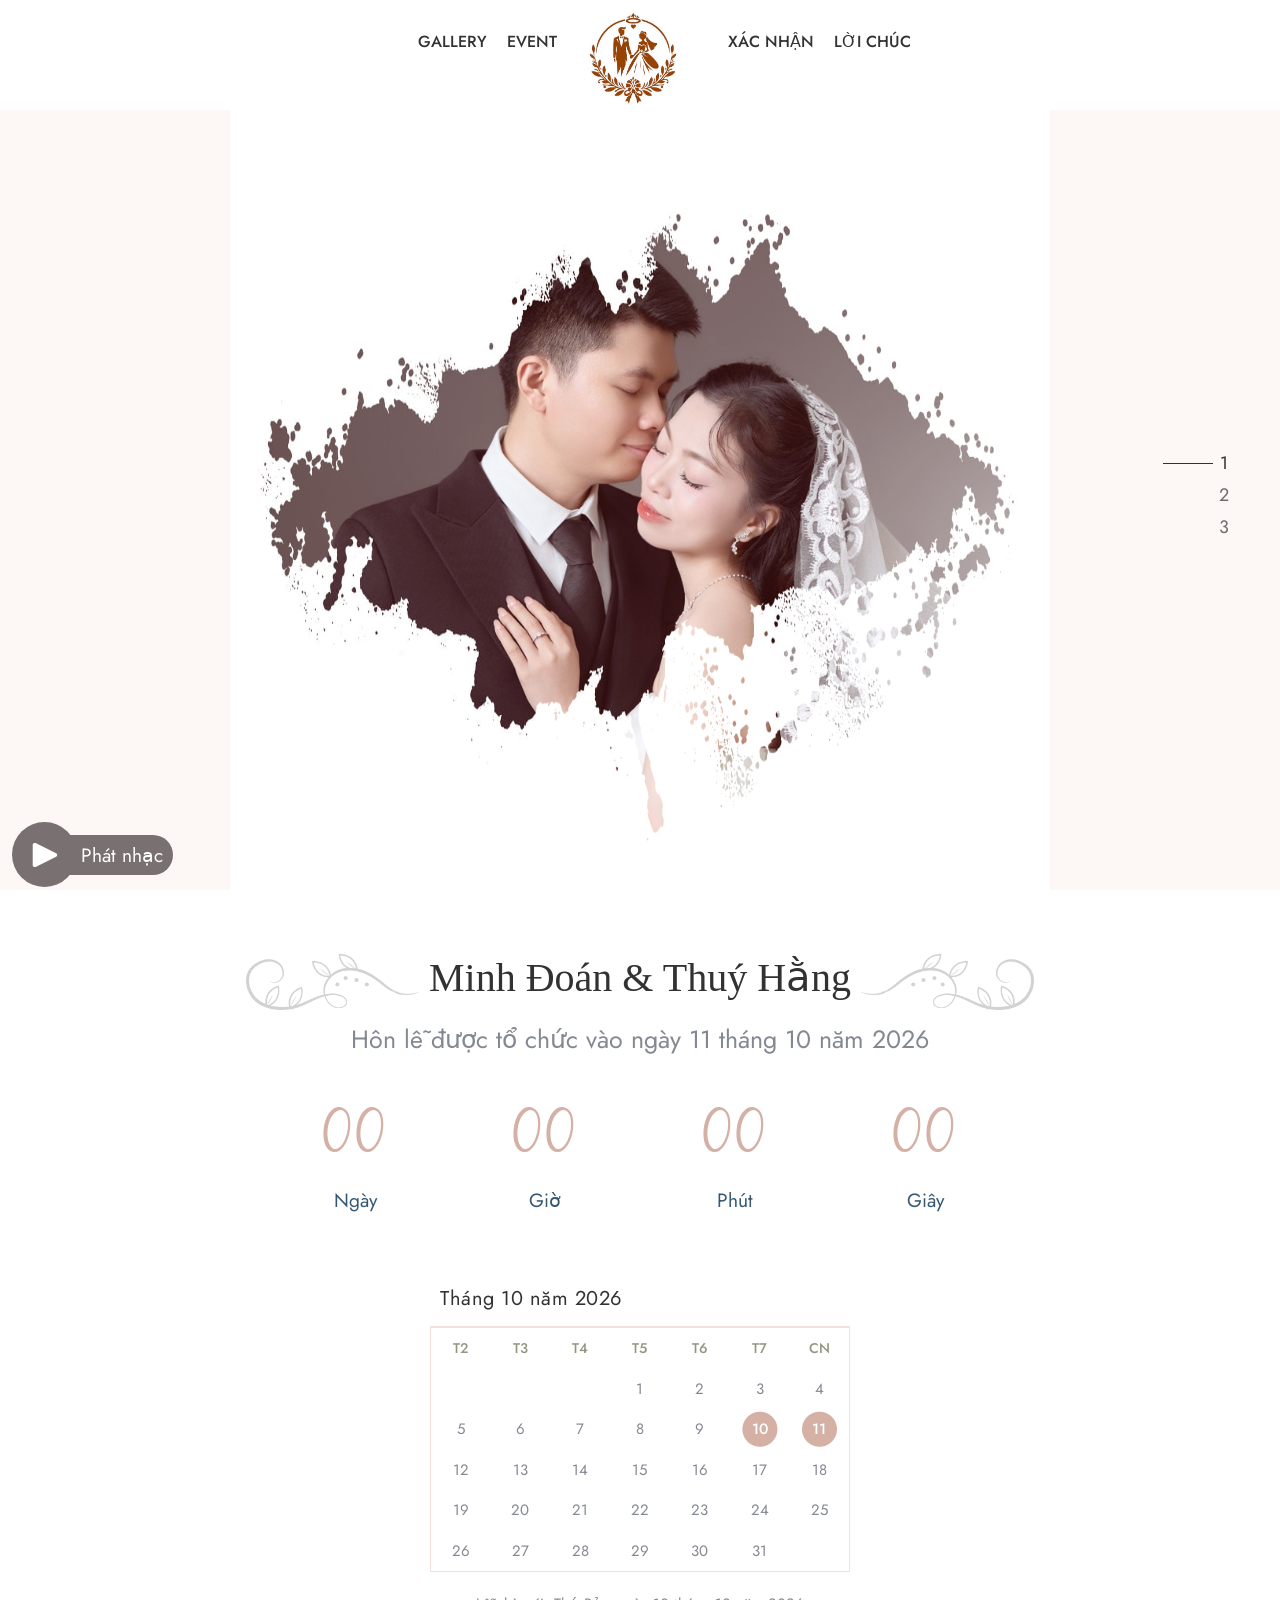
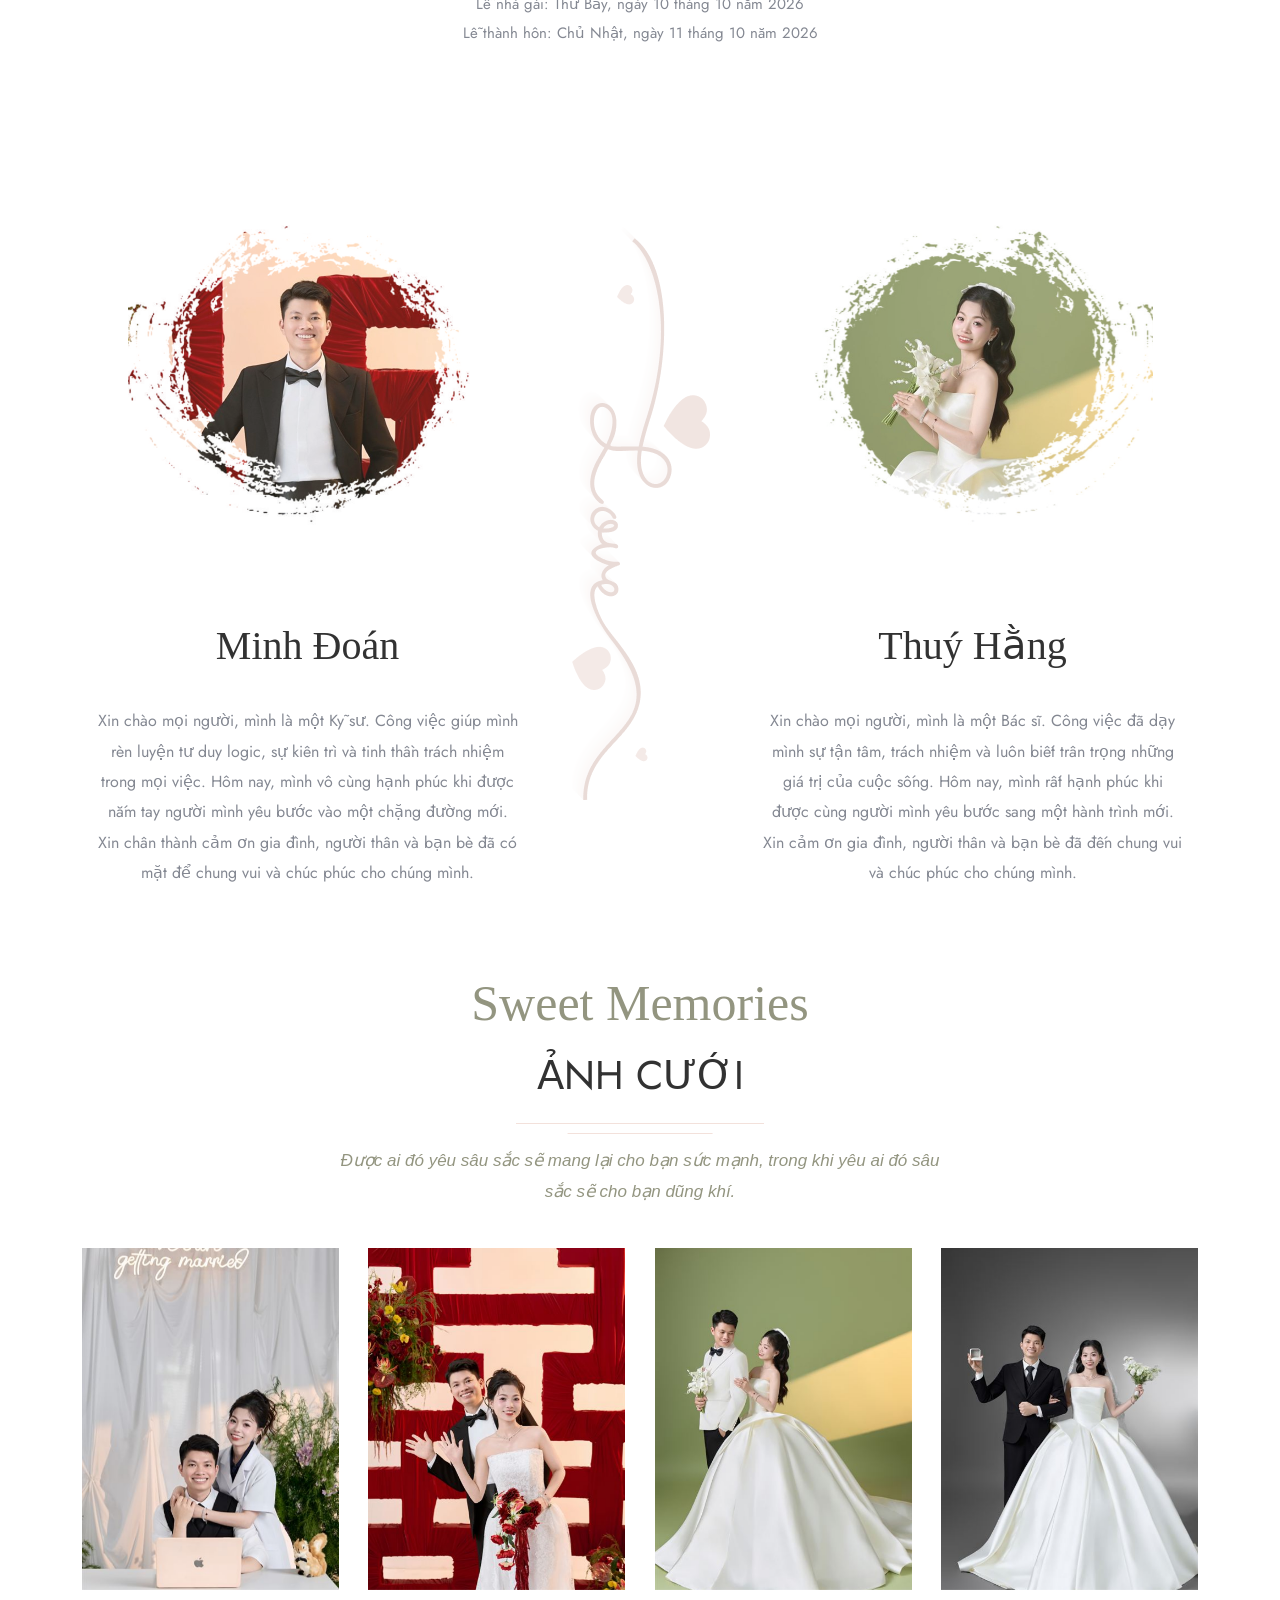
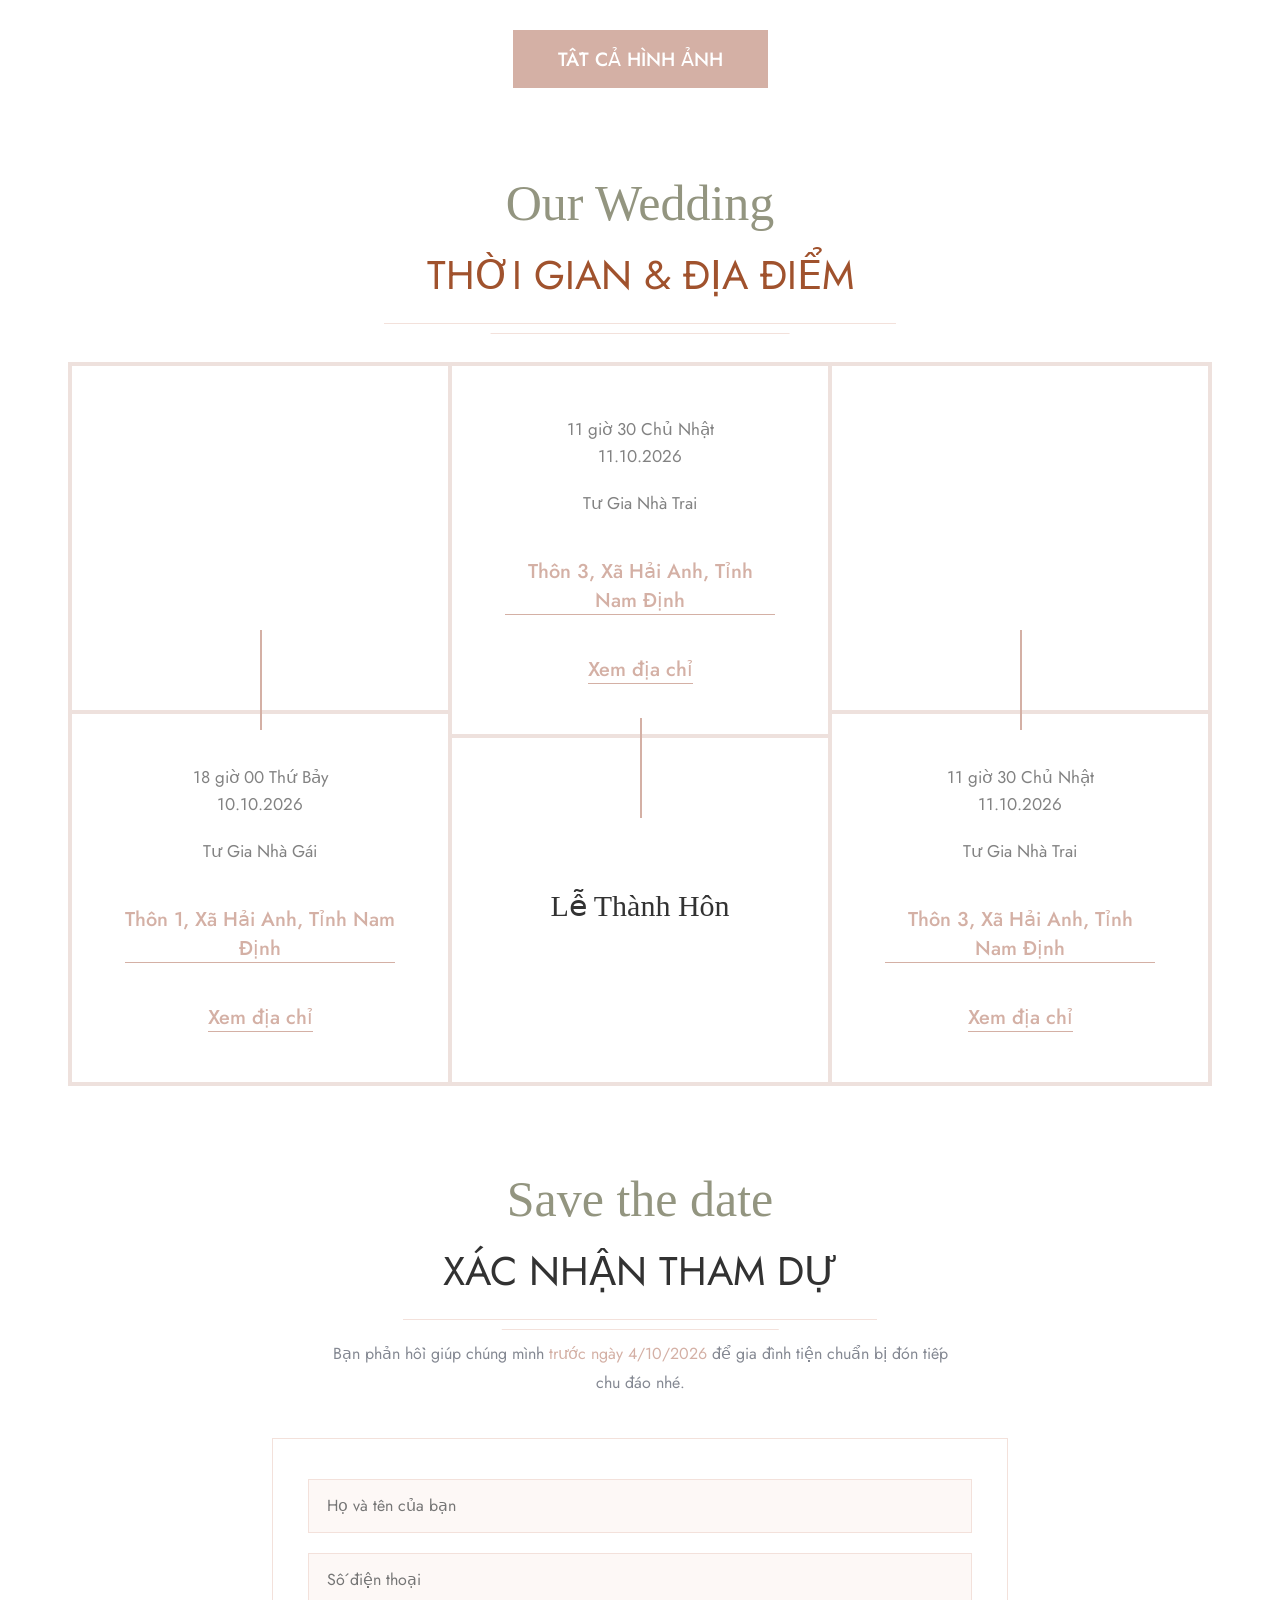
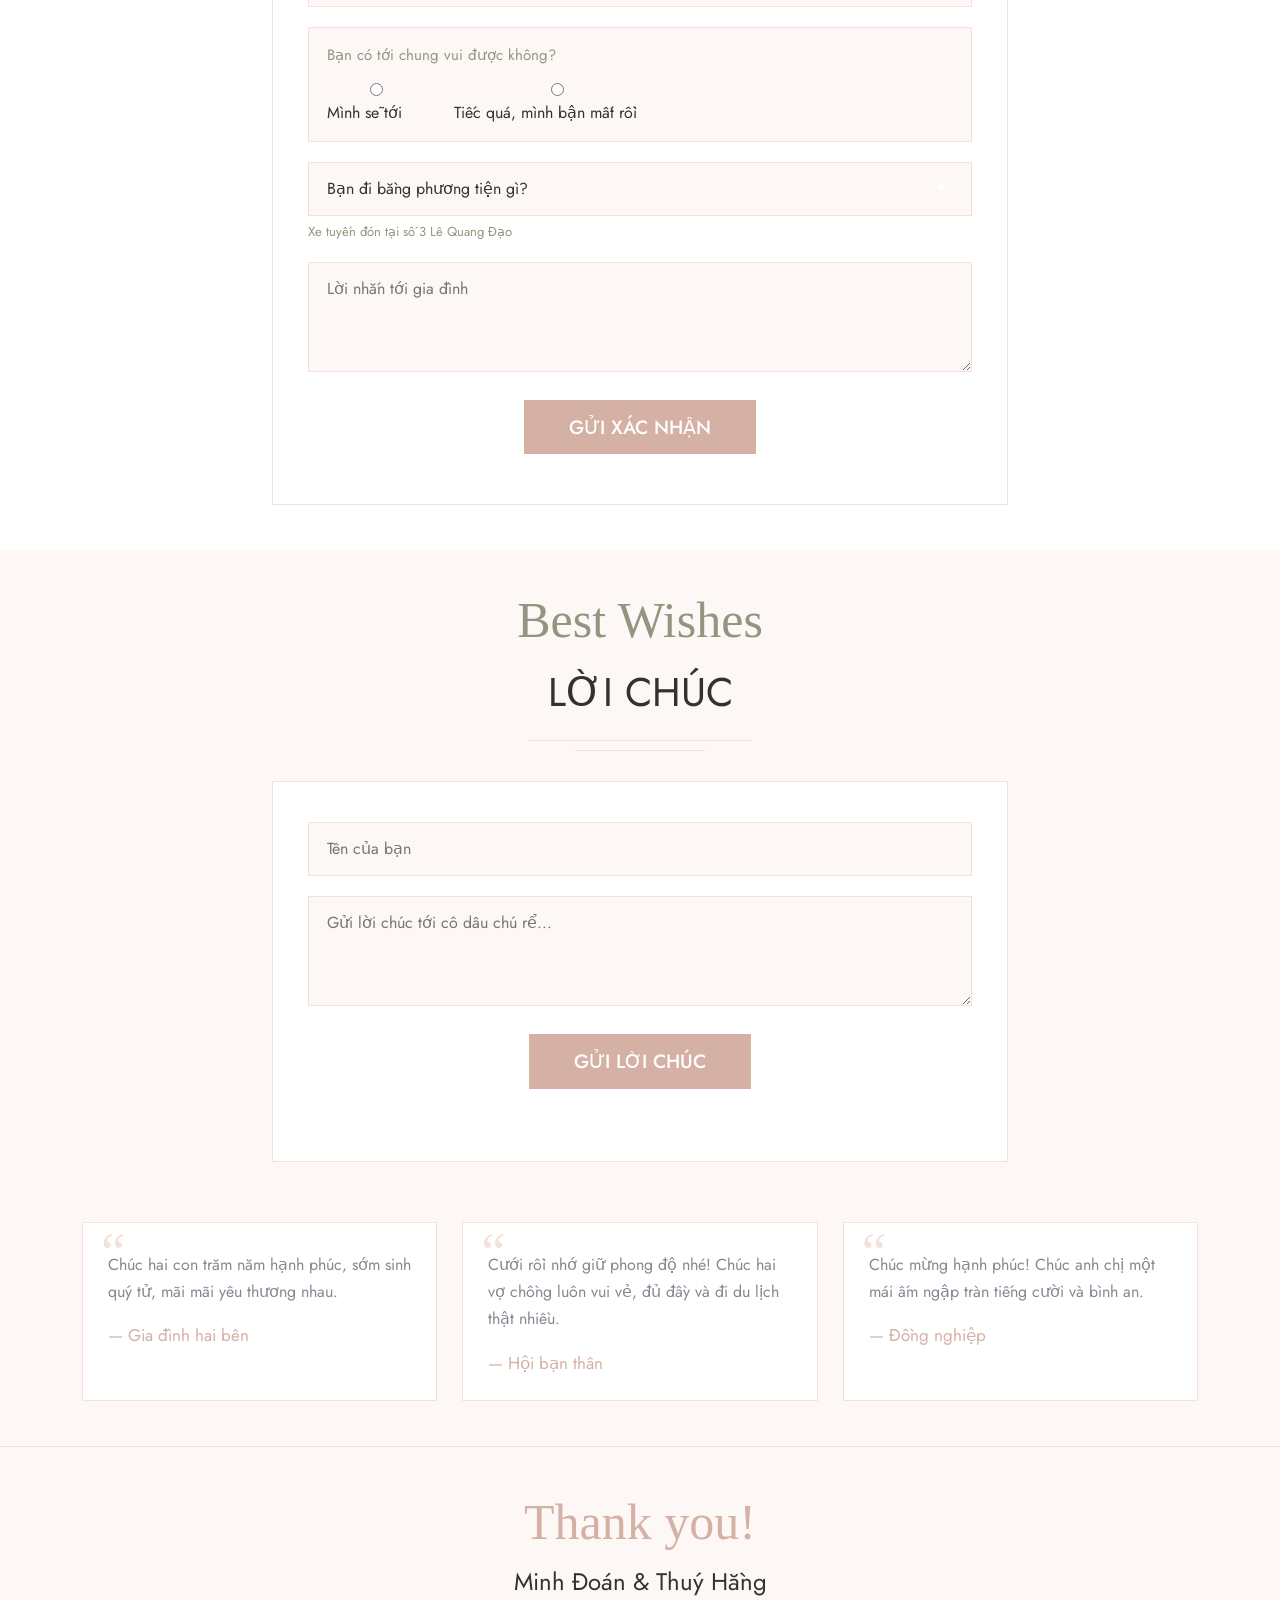
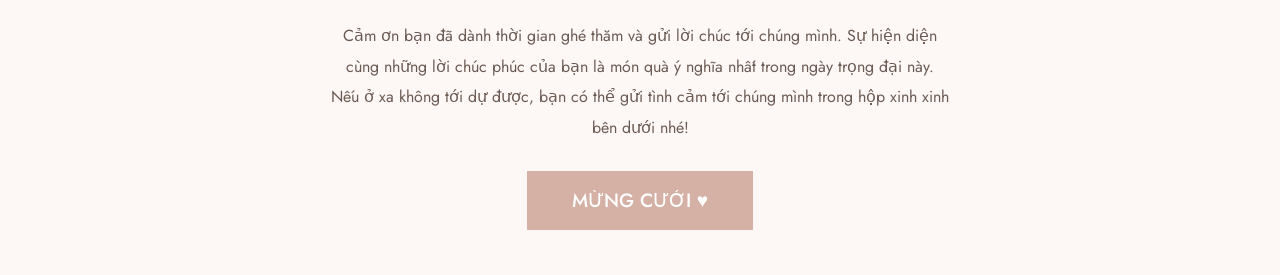
==== commit 9b9ed197: "update comment" ====
--- a/index.html
+++ b/index.html
@@ -492,7 +492,7 @@
                             </div>
                             <div class="wishes-form-row">
                                 <textarea id="rsvp-message" rows="2" maxlength="300"
-                                    placeholder="Lời nhắn tới gia đình (không bắt buộc)"></textarea>
+                                    placeholder="Lời nhắn tới gia đình"></textarea>
                             </div>
                             <div class="wishes-form-row text-center">
                                 <button type="submit" class="theme-btn">Gửi xác nhận</button>
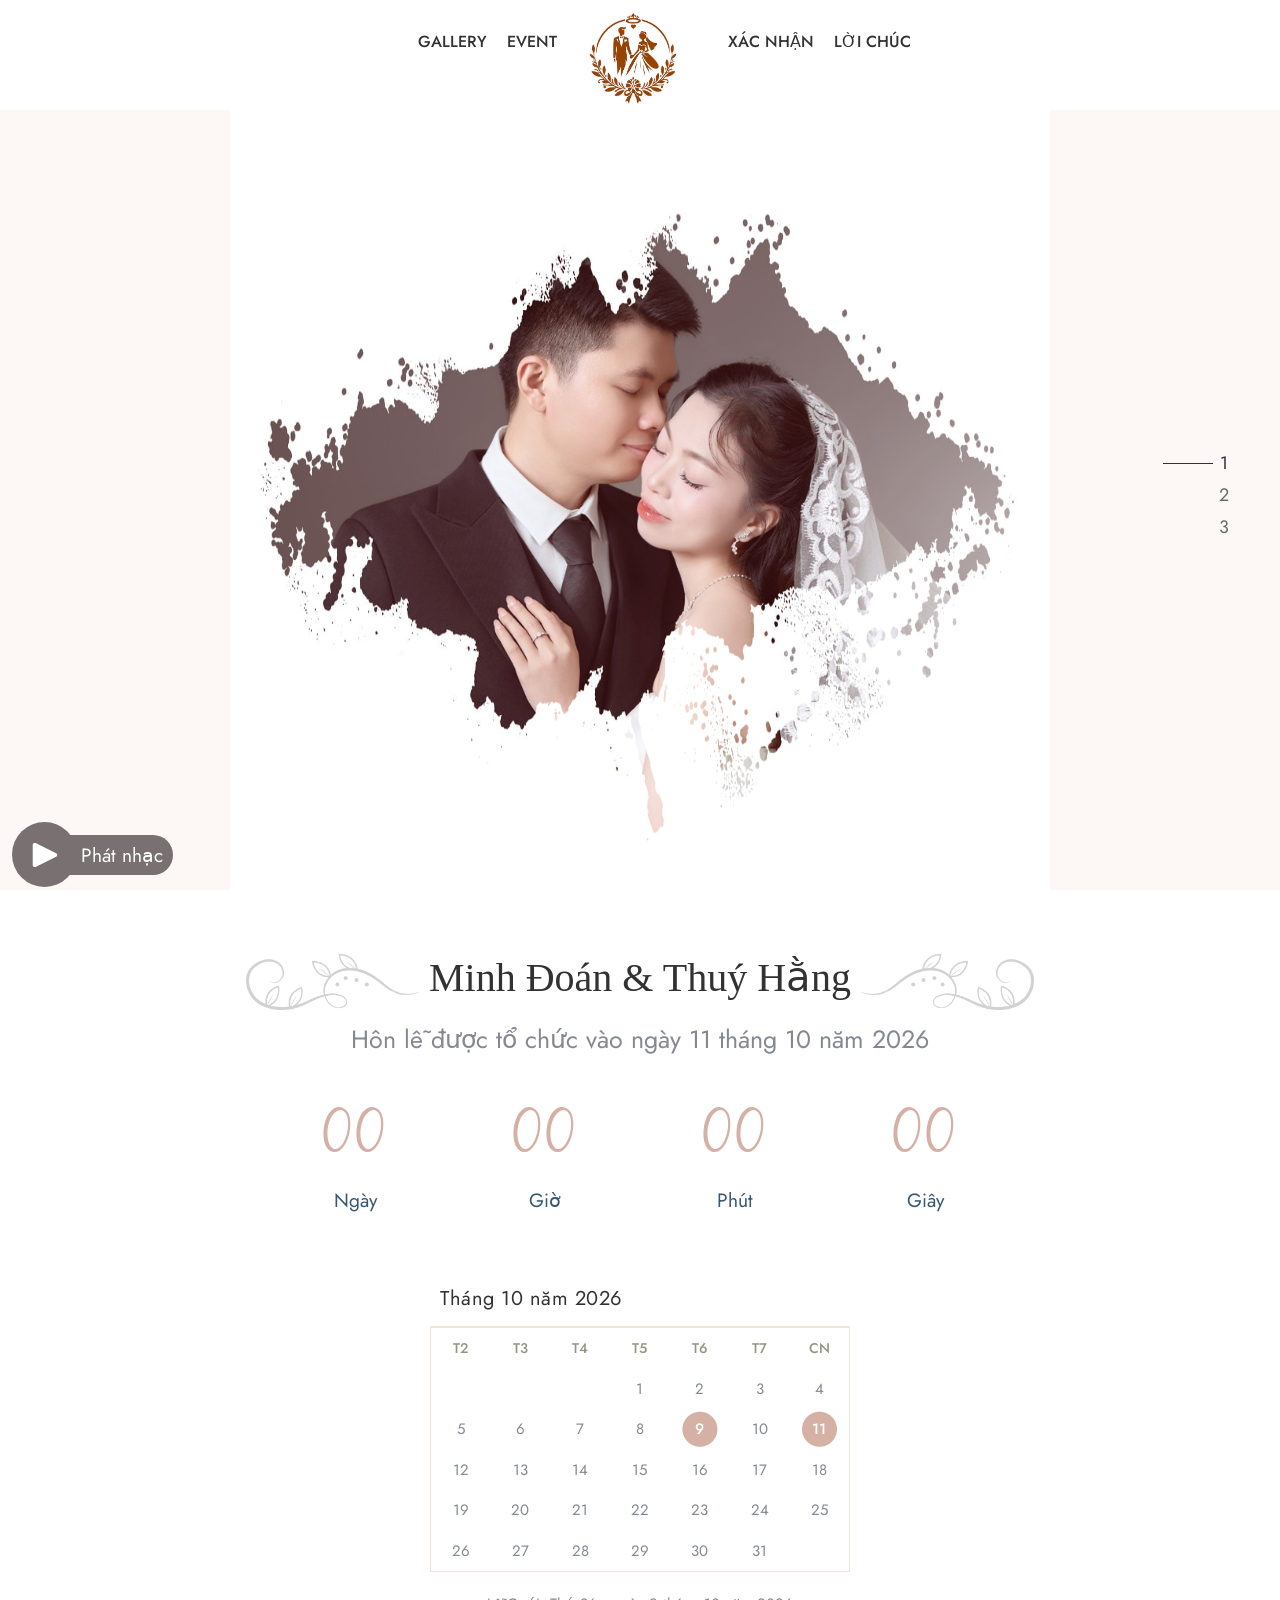
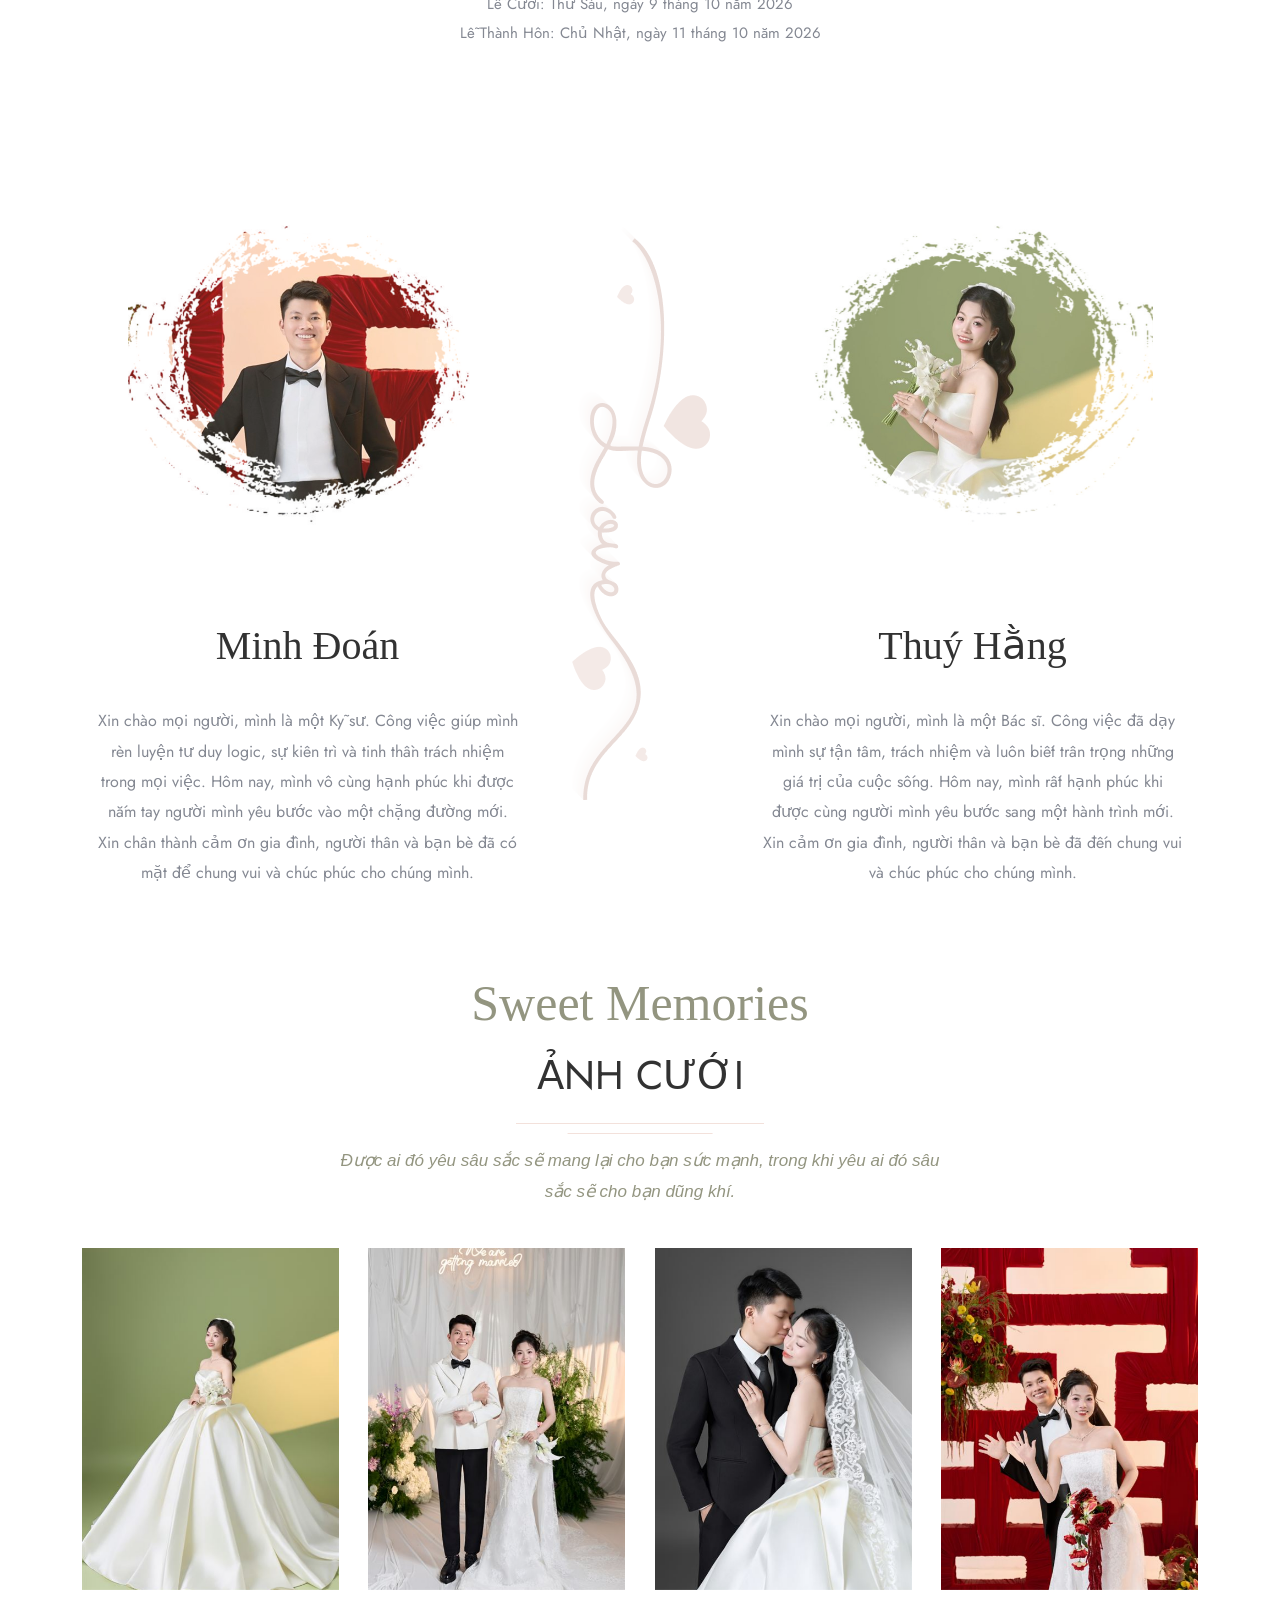
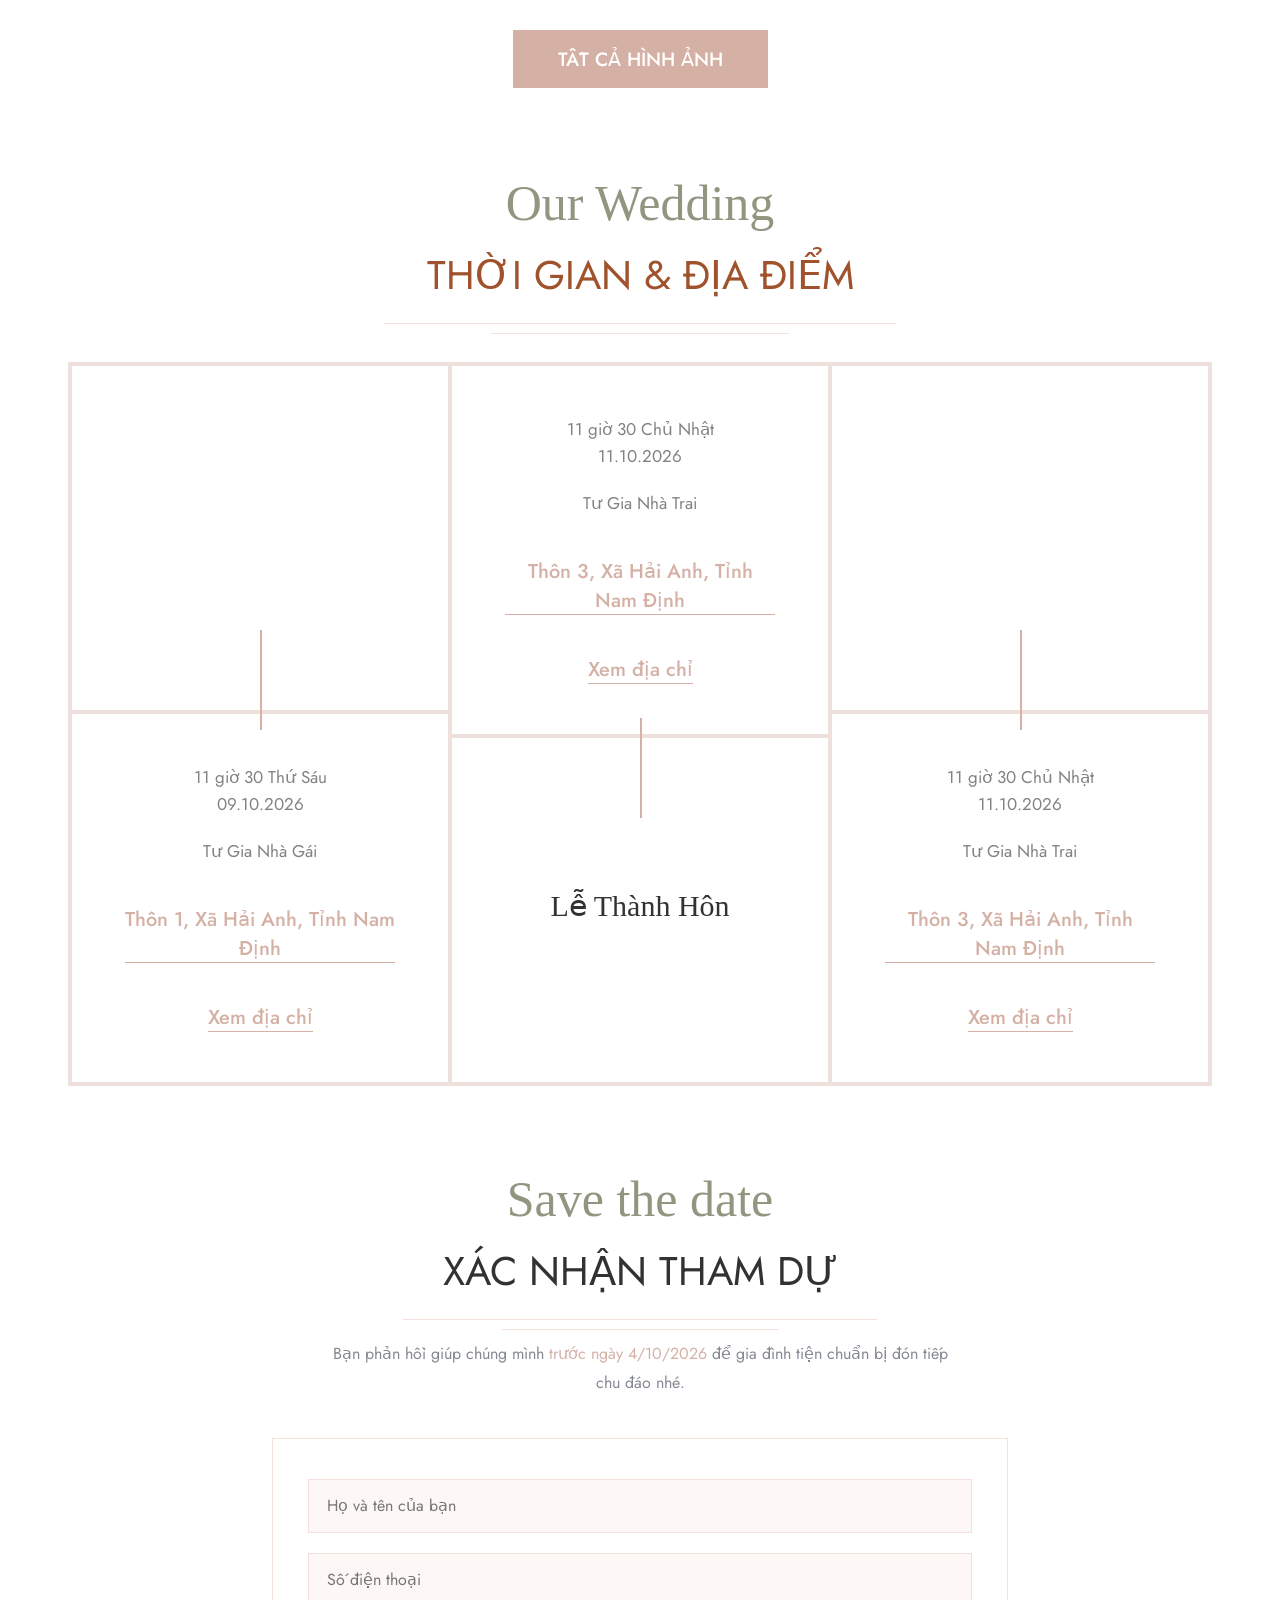
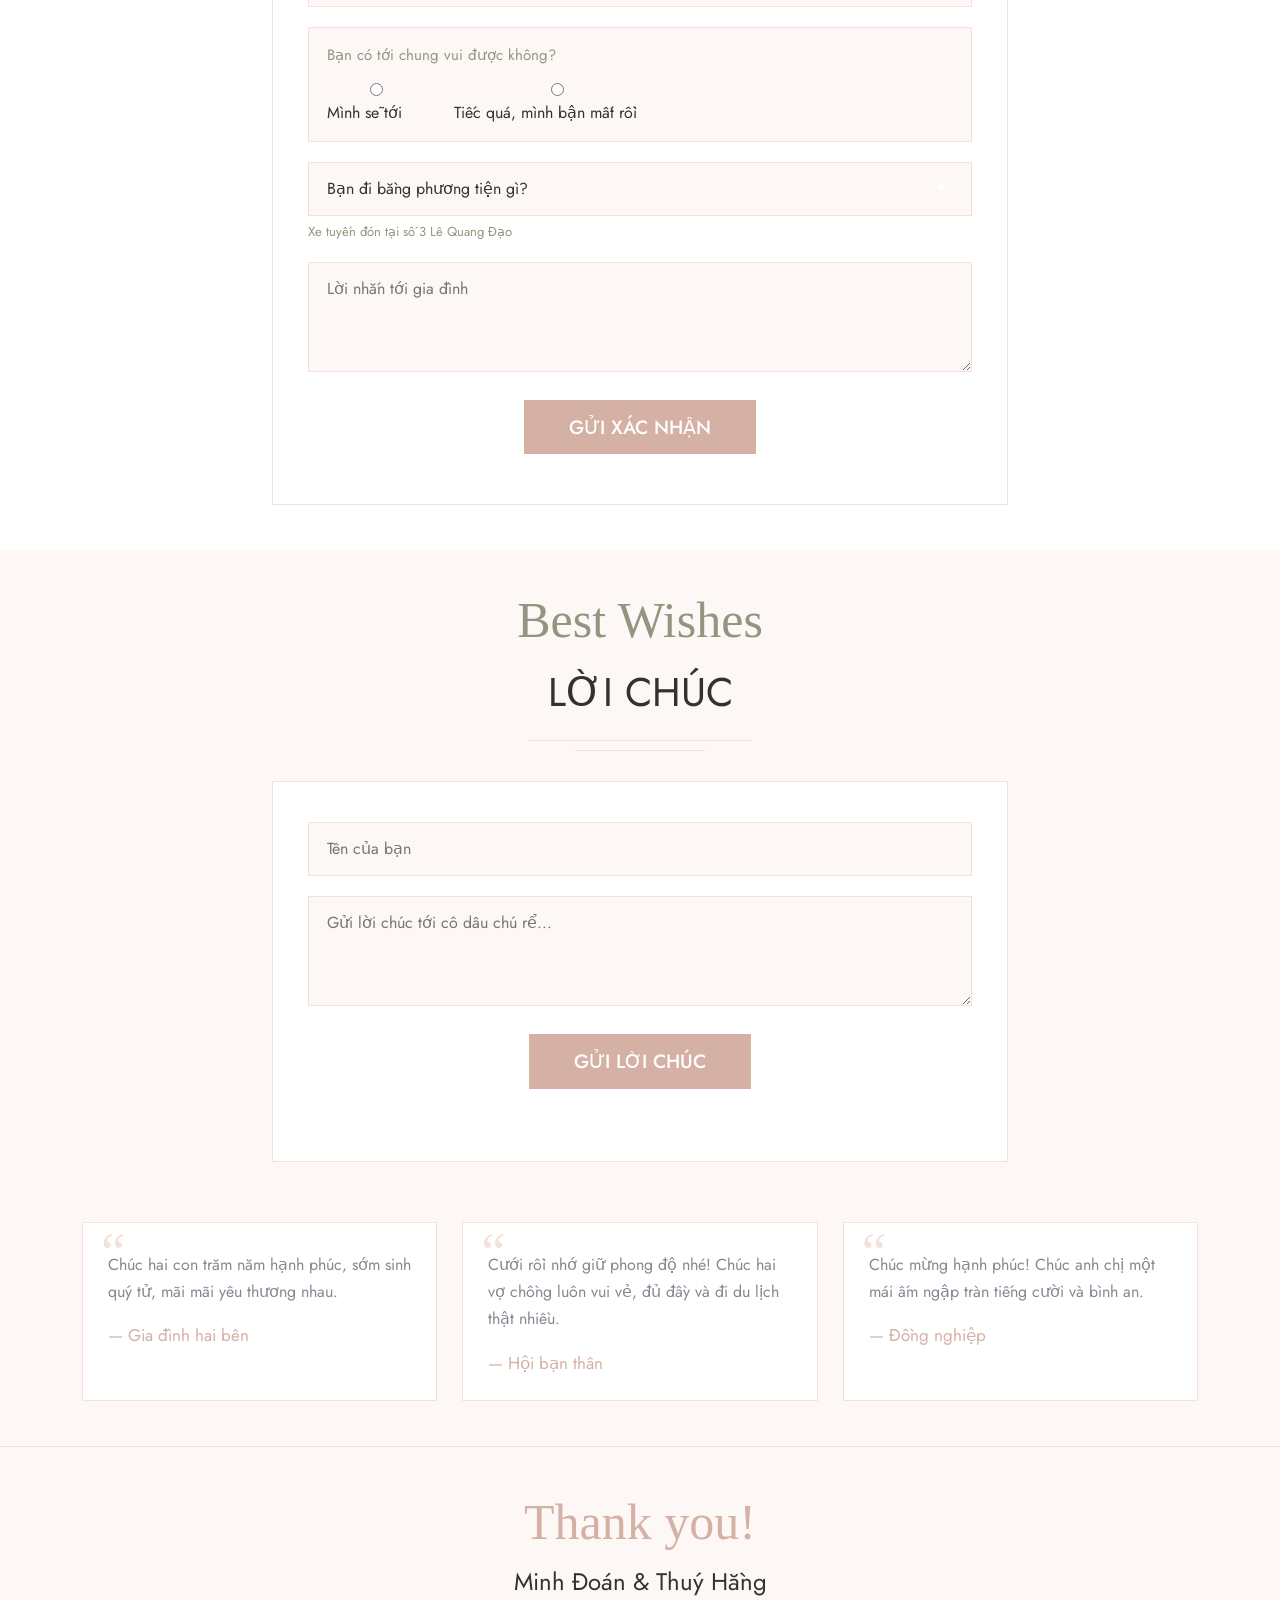
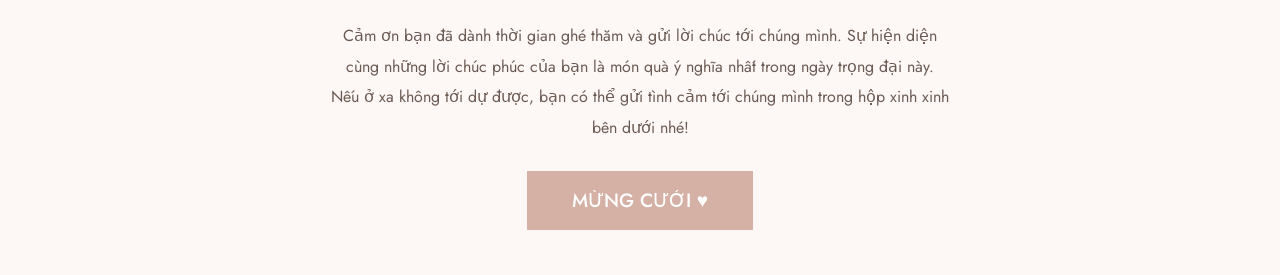
==== commit 0bdf7fff: "update ngay an co nha gai" ====
--- a/index.html
+++ b/index.html
@@ -404,7 +404,7 @@
                                 </div>
                                 <div class="wpo-event-text">
                                     <ul>
-                                        <li>18 giờ 00 Thứ Bảy <br/> 10.10.2026</li>
+                                        <li>11 giờ 30 Thứ Sáu <br/> 09.10.2026</li>
                                         <li>Tư Gia Nhà Gái</li>
                                         <li><a target="_blank" rel="noopener" data-map="nha-gai"
                                                 href="https://www.google.com/maps/search/?api=1&amp;query=20.2488723,106.2575322">Thôn 1, Xã Hải Anh, Tỉnh Nam Định</a></li>
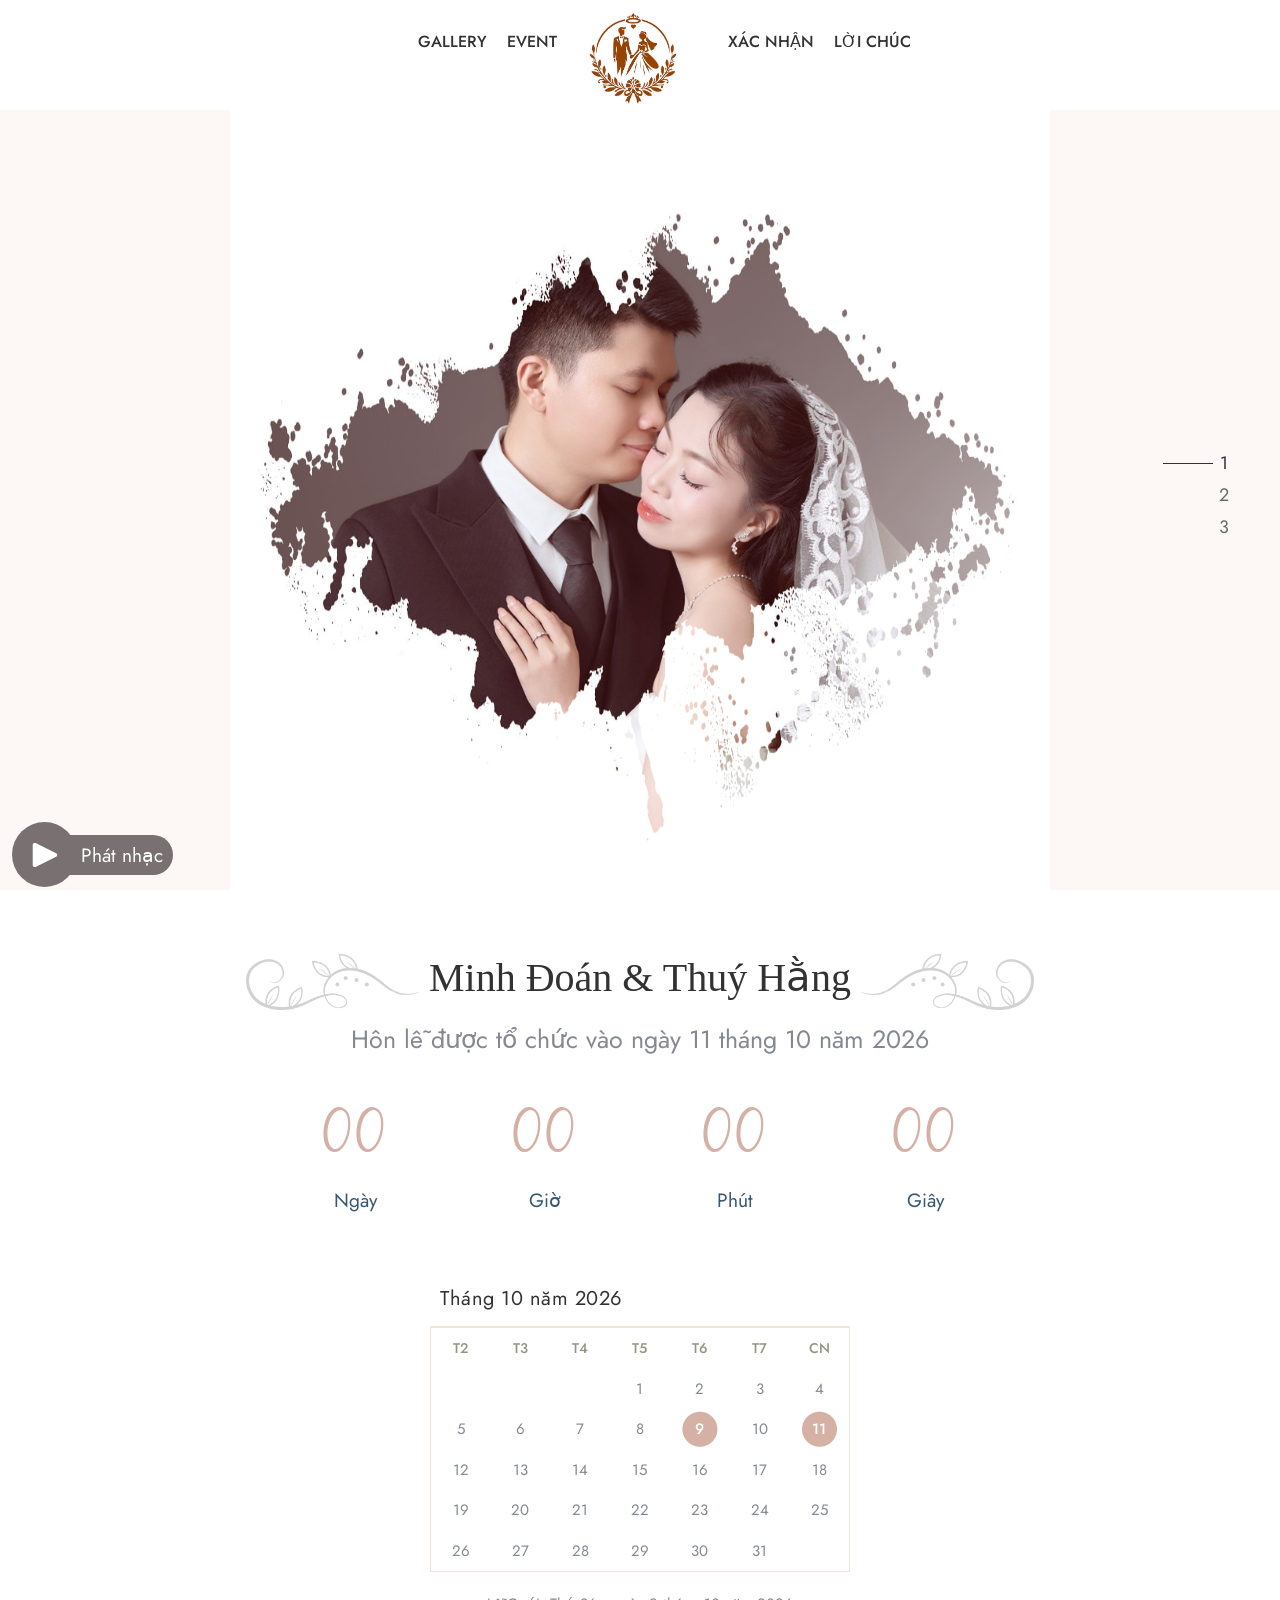
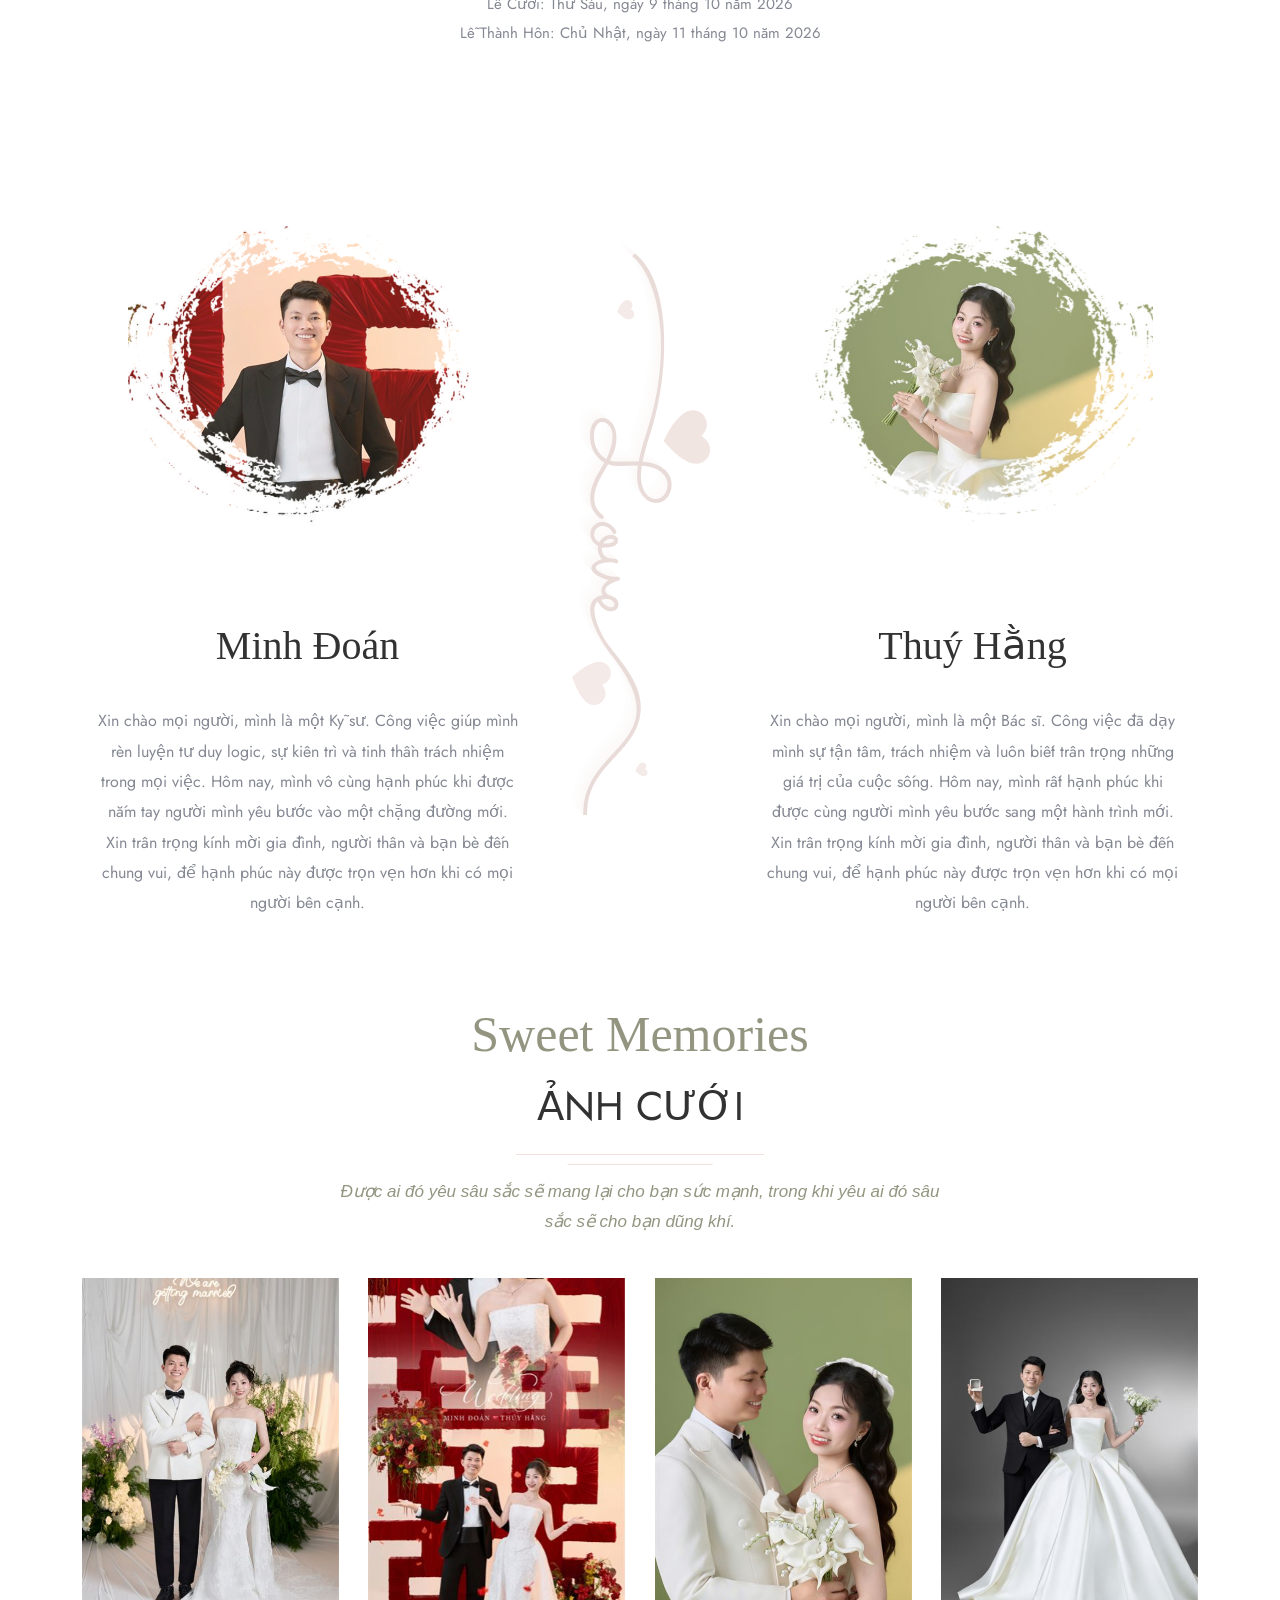
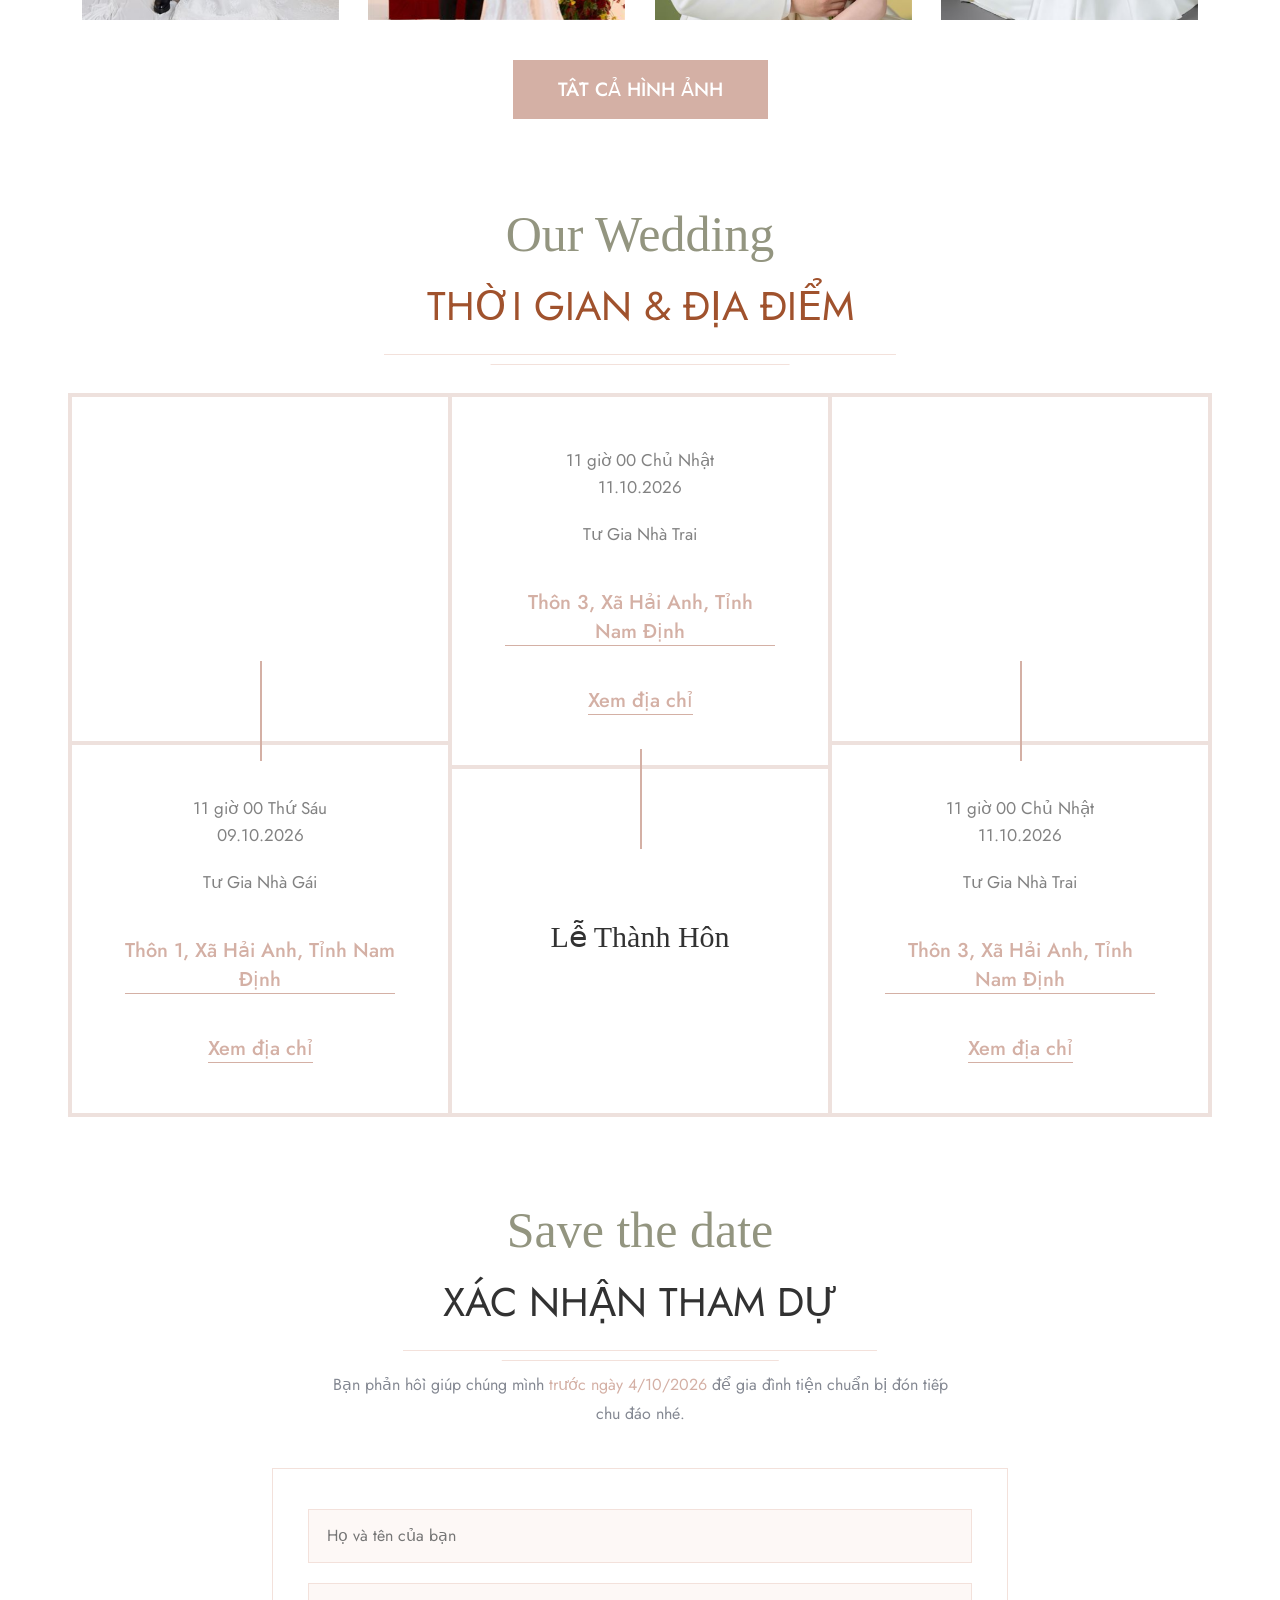
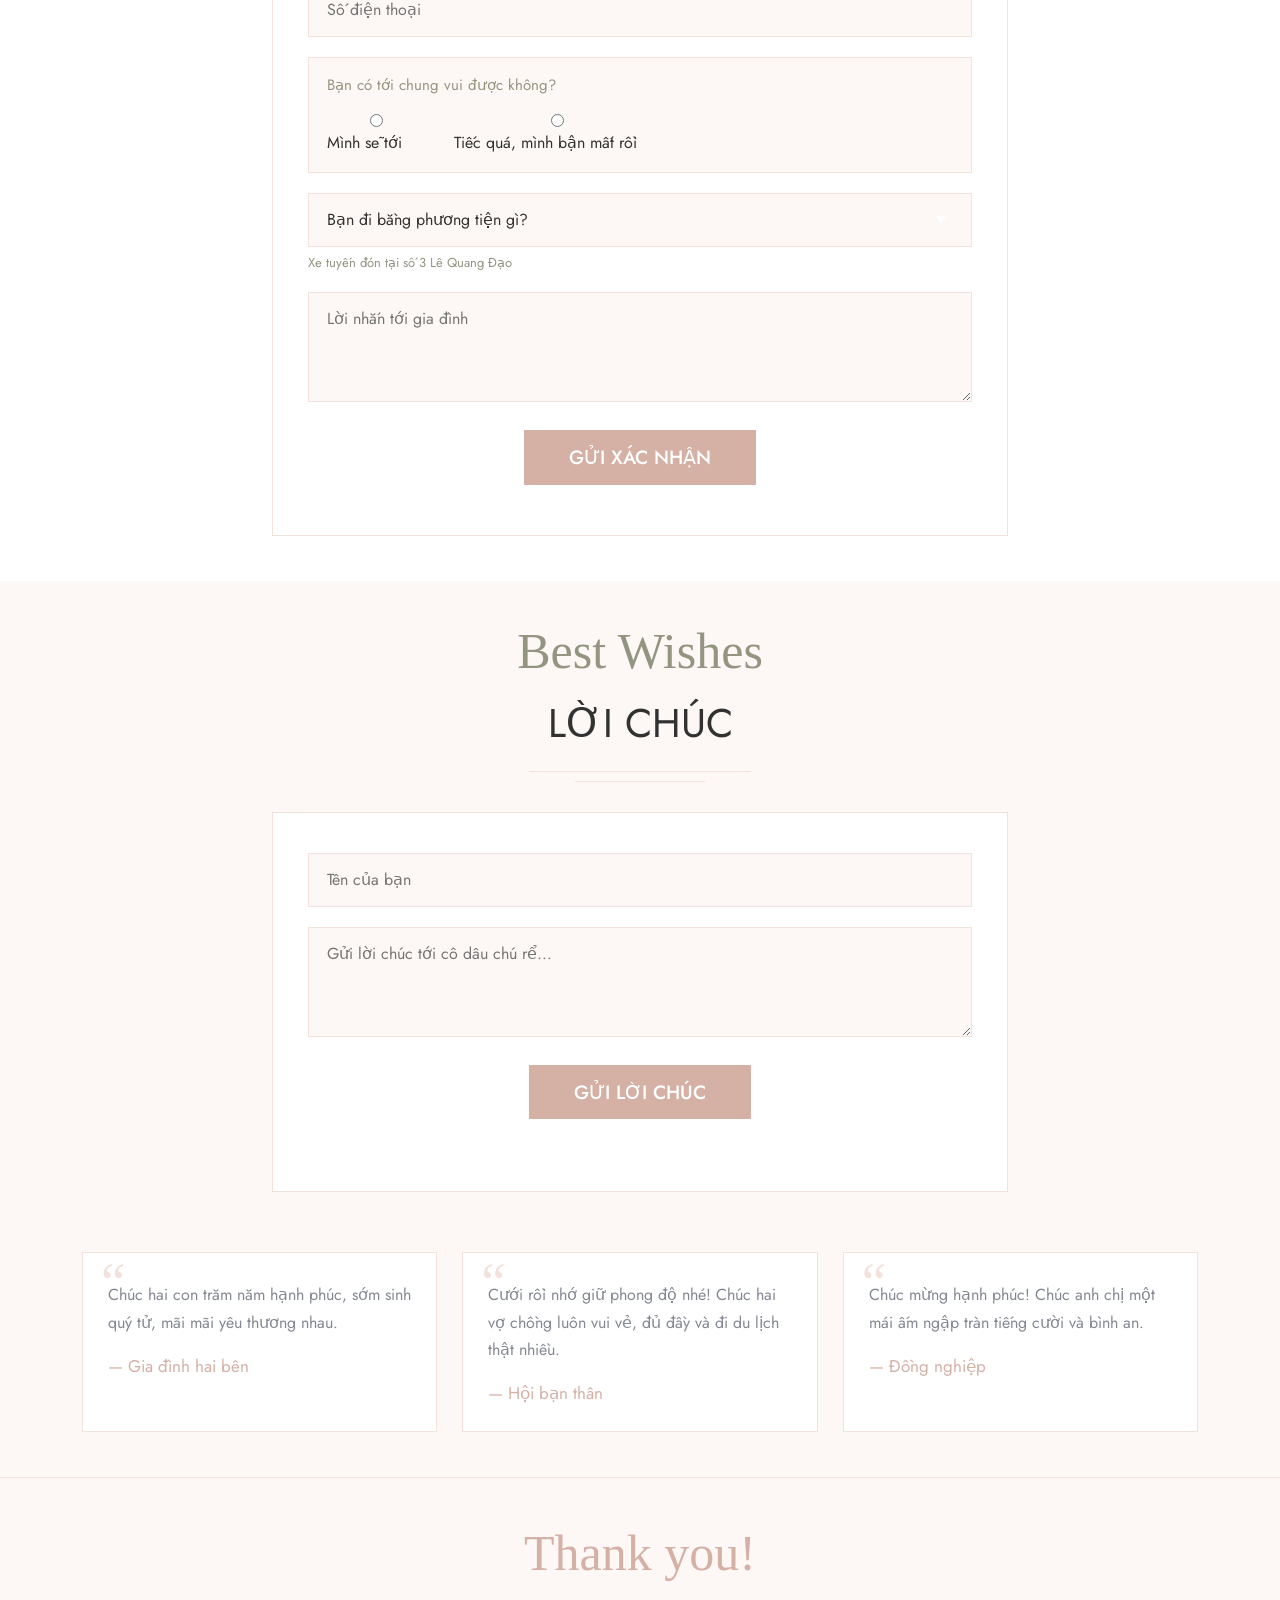
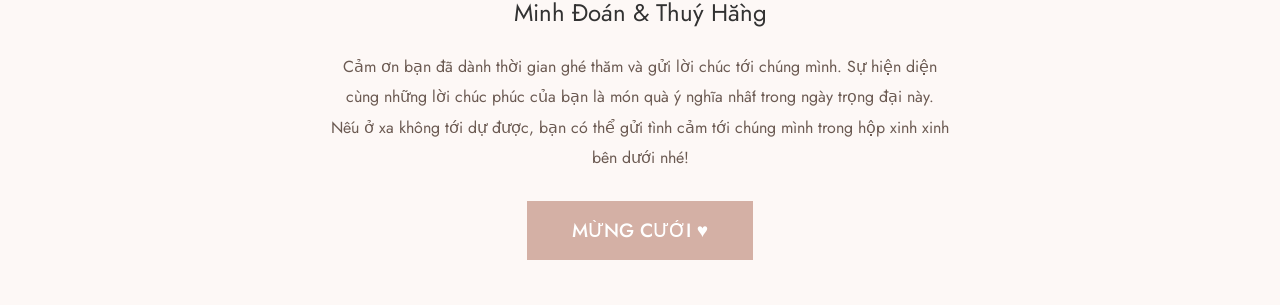
==== commit 97cd6857: "thay doi thoi gian nha trai" ====
--- a/index.html
+++ b/index.html
@@ -404,7 +404,7 @@
                                 </div>
                                 <div class="wpo-event-text">
                                     <ul>
-                                        <li>11 giờ 30 Thứ Sáu <br/> 09.10.2026</li>
+                                        <li>11 giờ 00 Thứ Sáu <br/> 09.10.2026</li>
                                         <li>Tư Gia Nhà Gái</li>
                                         <li><a target="_blank" rel="noopener" data-map="nha-gai"
                                                 href="https://www.google.com/maps/search/?api=1&amp;query=20.2488723,106.2575322">Thôn 1, Xã Hải Anh, Tỉnh Nam Định</a></li>
@@ -422,7 +422,7 @@
                                 </div>
                                 <div class="wpo-event-text">
                                     <ul>
-                                        <li>11 giờ 30 Chủ Nhật
+                                        <li>11 giờ 00 Chủ Nhật
                                             <br/>11.10.2026</li>
                                         <li>Tư Gia Nhà Trai</li>
                                         <li><a target="_blank" rel="noopener" data-map="nha-trai"
@@ -440,7 +440,7 @@
                                 </div>
                                 <div class="wpo-event-text">
                                     <ul>
-                                        <li>11 giờ 30 Chủ Nhật
+                                        <li>11 giờ 00 Chủ Nhật
                                             <br/>11.10.2026</li>
                                         <li>Tư Gia Nhà Trai</li>
                                         <li><a target="_blank" rel="noopener" data-map="nha-trai"
